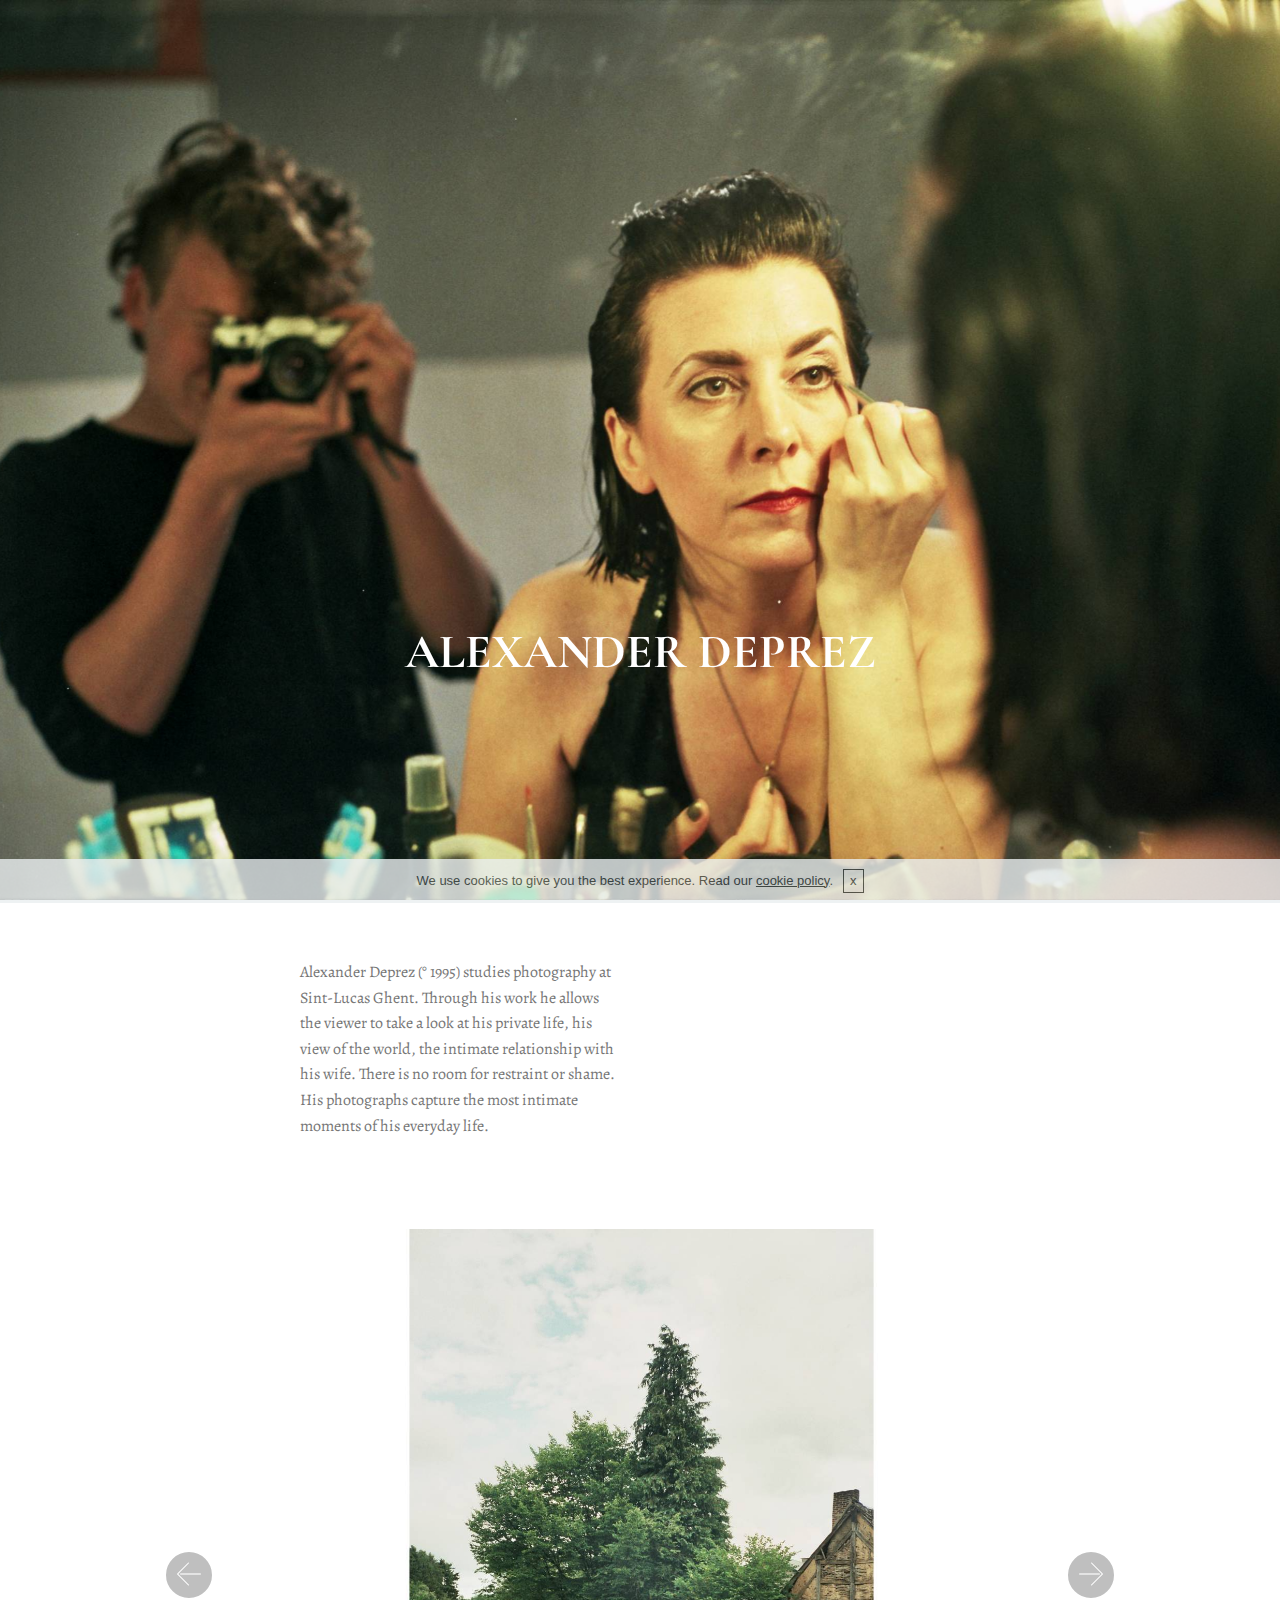
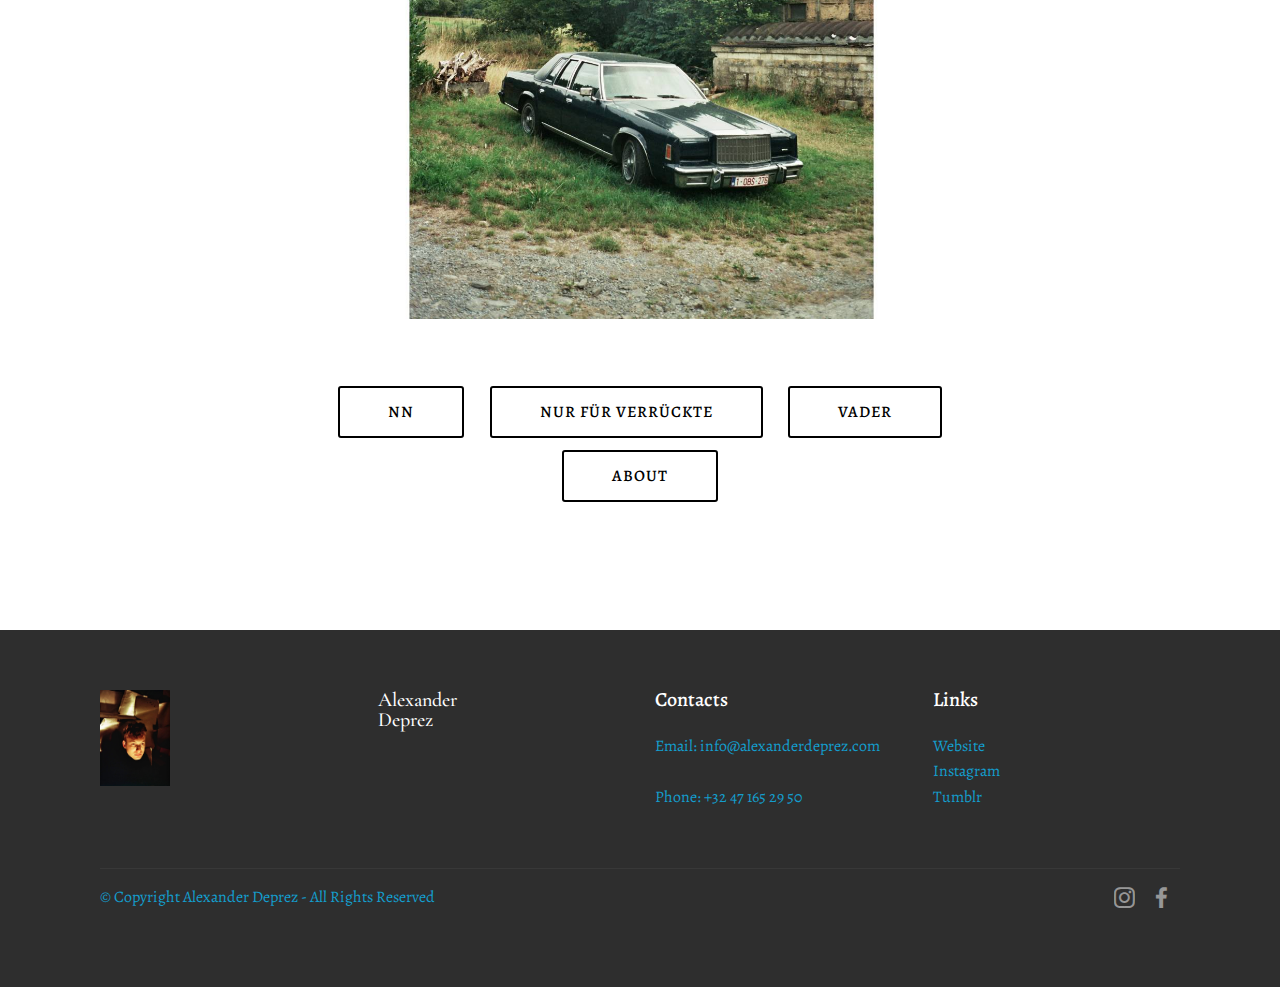
==== index.html @ b83c1f18 "create github pages" ====
<!DOCTYPE html>
<html>
<head>
  <!-- Site made with Mobirise Website Builder v4.4.1, https://mobirise.com -->
  <meta charset="UTF-8">
  <meta http-equiv="X-UA-Compatible" content="IE=edge">
  <meta name="generator" content="Mobirise v4.4.1, mobirise.com">
  <meta name="viewport" content="width=device-width, initial-scale=1">
  <link rel="shortcut icon" href="assets/images/1-0292-128x192.png" type="image/x-icon">
  <meta name="description" content="">
  <title>Home</title>
  <link rel="stylesheet" href="assets/web/assets/mobirise-icons/mobirise-icons.css">
  <link rel="stylesheet" href="assets/tether/tether.min.css">
  <link rel="stylesheet" href="assets/bootstrap/css/bootstrap.min.css">
  <link rel="stylesheet" href="assets/bootstrap/css/bootstrap-grid.min.css">
  <link rel="stylesheet" href="assets/bootstrap/css/bootstrap-reboot.min.css">
  <link rel="stylesheet" href="assets/socicon/css/styles.css">
  <link rel="stylesheet" href="assets/theme/css/style.css">
  <link rel="stylesheet" href="assets/mobirise/css/mbr-additional.css" type="text/css">
  
  
  
</head>
<body>

<!-- Google Analytics -->
<!-- Global site tag (gtag.js) - Google Analytics -->
<script async src="https://www.googletagmanager.com/gtag/js?id=UA-110276883-1"></script>
<script>
  window.dataLayer = window.dataLayer || [];
  function gtag(){dataLayer.push(arguments);}
  gtag('js', new Date());

  gtag('config', 'UA-110276883-1');
</script>

<!-- /Google Analytics -->


<section class="cid-qBwxlmc8FU mbr-fullscreen mbr-parallax-background" id="header2-i" data-rv-view="1009">

    

    

    <div class="container align-center">
        <div class="row justify-content-md-center">
            <div class="mbr-white col-md-10">
                <h1 class="mbr-section-title mbr-bold pb-3 mbr-fonts-style display-2"><br><br><br><br><br><br><br><br>ALEXANDER DEPREZ</h1>
                
                <p class="mbr-text pb-3 mbr-fonts-style display-5"></p>
                
            </div>
        </div>
    </div>
    
</section>

<section class="engine"><a href="https://mobirise.co">Mobirise</a></section><section class="mbr-section article content3 cid-qCbAglZoJK" id="content3-o" data-rv-view="1012">
      
     

    <div class="container">
        <div class="media-container-row">
            <div class="row col-12 col-md-8">
                <div class="col-12 col-md-6 pr-lg-4 mbr-text mbr-fonts-style display-7">Alexander Deprez (° 1995) studies photography at Sint-Lucas Ghent. Through his work he allows the viewer to take a look at his private life, his view of the world, the intimate relationship with his wife. There is no room for restraint or shame. His photographs capture the most intimate moments of his everyday life.</div>
                <div class="col-12 col-md-6 pl-lg-4 mbr-text mbr-fonts-style display-7"></div>
            </div>
        </div>
    </div>
</section>

<section class="carousel slide cid-qN72ATC5OJ" data-interval="false" id="slider2-1a" data-rv-view="1013">

    
    <div class="container content-slider">
        <div class="content-slider-wrap">
            <div><div class="mbr-slider slide carousel" data-pause="true" data-keyboard="false" data-ride="false" data-interval="false"><div class="carousel-inner" role="listbox"><div class="carousel-item slider-fullscreen-image" data-bg-video-slide="false" style="background-image: url(assets/images/4-2000x1347.jpg);"><div class="container container-slide"><div class="image_wrapper"><img src="assets/images/4-2000x1347.jpg"><div class="carousel-caption justify-content-center"><div class="col-10 align-center"></div></div></div></div></div><div class="carousel-item slider-fullscreen-image active" data-bg-video-slide="false" style="background-image: url(assets/images/naamloos-1-2000x1333.jpg);"><div class="container container-slide"><div class="image_wrapper"><img src="assets/images/naamloos-1-2000x1333.jpg"><div class="carousel-caption justify-content-center"><div class="col-10 align-center"></div></div></div></div></div><div class="carousel-item slider-fullscreen-image" data-bg-video-slide="false" style="background-image: url(assets/images/9-2000x1333.jpg);"><div class="container container-slide"><div class="image_wrapper"><img src="assets/images/9-2000x1333.jpg"><div class="carousel-caption justify-content-center"><div class="col-10 align-center"></div></div></div></div></div><div class="carousel-item slider-fullscreen-image" data-bg-video-slide="false" style="background-image: url(assets/images/1-2000x1333.jpg);"><div class="container container-slide"><div class="image_wrapper"><img src="assets/images/1-2000x1333.jpg"><div class="carousel-caption justify-content-center"><div class="col-10 align-center"></div></div></div></div></div><div class="carousel-item slider-fullscreen-image" data-bg-video-slide="false" style="background-image: url(assets/images/6-2000x1333.jpg);"><div class="container container-slide"><div class="image_wrapper"><img src="assets/images/6-2000x1333.jpg"><div class="carousel-caption justify-content-center"><div class="col-10 align-center"></div></div></div></div></div><div class="carousel-item slider-fullscreen-image" data-bg-video-slide="false" style="background-image: url(assets/images/7-2000x1333.jpg);"><div class="container container-slide"><div class="image_wrapper"><img src="assets/images/7-2000x1333.jpg"><div class="carousel-caption justify-content-center"><div class="col-10 align-center"></div></div></div></div></div><div class="carousel-item slider-fullscreen-image" data-bg-video-slide="false" style="background-image: url(assets/images/4-2000x1333.jpg);"><div class="container container-slide"><div class="image_wrapper"><img src="assets/images/4-2000x1333.jpg"><div class="carousel-caption justify-content-center"><div class="col-10 align-center"></div></div></div></div></div><div class="carousel-item slider-fullscreen-image" data-bg-video-slide="false" style="background-image: url(assets/images/5-2000x1333.jpg);"><div class="container container-slide"><div class="image_wrapper"><img src="assets/images/5-2000x1333.jpg"><div class="carousel-caption justify-content-center"><div class="col-10 align-center"></div></div></div></div></div><div class="carousel-item slider-fullscreen-image" data-bg-video-slide="false" style="background-image: url(assets/images/3-2000x1333.jpg);"><div class="container container-slide"><div class="image_wrapper"><img src="assets/images/3-2000x1333.jpg"><div class="carousel-caption justify-content-center"><div class="col-10 align-center"></div></div></div></div></div></div><a data-app-prevent-settings="" class="carousel-control carousel-control-prev" role="button" data-slide="prev" href="#slider2-1a"><span aria-hidden="true" class="mbri-left mbr-iconfont"></span><span class="sr-only">Previous</span></a><a data-app-prevent-settings="" class="carousel-control carousel-control-next" role="button" data-slide="next" href="#slider2-1a"><span aria-hidden="true" class="mbri-right mbr-iconfont"></span><span class="sr-only">Next</span></a></div></div> 
        </div>
    </div>
</section>

<section class="mbr-section content8 cid-qCbIcO7bTJ" id="content8-v" data-rv-view="1043">

    

    <div class="container">
        <div class="media-container-row title">
            <div class="col-12 col-md-8">
                <div class="mbr-section-btn align-center"><a class="btn btn-black-outline display-4" href="page1.html">NN</a>  
                    <a class="btn btn-black-outline display-4" href="page2.html">NUR FÜR VERRÜCKTE</a> <a class="btn btn-black-outline display-4" href="page3.html">VADER</a></div>
            </div>
        </div>
    </div>
</section>

<section class="mbr-section content8 cid-qN70C7svws" id="content8-19" data-rv-view="1044">

    

    <div class="container">
        <div class="media-container-row title">
            <div class="col-12 col-md-8">
                <div class="mbr-section-btn align-center"><a class="btn btn-black-outline display-4" href="page4.html">ABOUT</a></div>
            </div>
        </div>
    </div>
</section>

<section class="mbr-section article content3 cid-qCbb4vfENj" id="content3-l" data-rv-view="1045">
      
     

    <div class="container">
        <div class="media-container-row">
            <div class="row col-12 col-md-8">
                <div class="col-12 col-md-6 pr-lg-4 mbr-text mbr-fonts-style display-7"></div>
                <div class="col-12 col-md-6 pl-lg-4 mbr-text mbr-fonts-style display-7"></div>
            </div>
        </div>
    </div>
</section>

<section class="cid-qARVSk98fc" id="footer1-g" data-rv-view="1046">

    

    

    <div class="container">
        <div class="media-container-row content text-white">
            <div class="col-12 col-md-3">
                <div class="media-wrap">
                    <a href="http://alexanderdeprez.tumblr.com">
                        <img src="assets/images/23757920-1615281675195262-739306890-o-1403x1920.jpg" alt="Mobirise" title="" media-simple="true">
                    </a>
                </div>
            </div>
            <div class="col-12 col-md-3 mbr-fonts-style display-1">
                <h5 class="pb-3">Alexander<br>Deprez</h5>
                <p class="mbr-text"></p>
            </div>
            <div class="col-12 col-md-3 mbr-fonts-style display-7">
                <h5 class="pb-3">
                    Contacts
                </h5>
                <p class="mbr-text">
                    Email: info@alexanderdeprez.com &nbsp; &nbsp; &nbsp; &nbsp; &nbsp; &nbsp; &nbsp; &nbsp; &nbsp; &nbsp;<br>Phone: +32 47 165 29 50 &nbsp; &nbsp; &nbsp; &nbsp; &nbsp; &nbsp; &nbsp; &nbsp; &nbsp; &nbsp;<br><br></p>
            </div>
            <div class="col-12 col-md-3 mbr-fonts-style display-7">
                <h5 class="pb-3">
                    Links
                </h5>
                <p class="mbr-text">
                    <a class="text-primary" href="https://www.alexanderdeprez.com" target="_blank">Website</a>&nbsp;<br><a class="text-primary" href="https://www.instagram.com/alexanderdeprez/">Instagram&nbsp;</a><br><a href="http://alexanderdeprez.tumblr.com" target="_blank">Tumblr</a></p>
            </div>
        </div>
        <div class="footer-lower">
            <div class="media-container-row">
                <div class="col-sm-12">
                    <hr>
                </div>
            </div>
            <div class="media-container-row mbr-white">
                <div class="col-sm-6 copyright">
                    <p class="mbr-text mbr-fonts-style display-7">
                        © Copyright Alexander Deprez - All Rights Reserved
                    </p>
                </div>
                <div class="col-md-6">
                    <div class="social-list align-right">
                        <div class="soc-item">
                            <a href="https://www.instagram.com/alexanderdeprez/" target="_blank">
                                <span class="mbr-iconfont mbr-iconfont-social socicon-instagram socicon" media-simple="true"></span>
                            </a>
                        </div>
                        <div class="soc-item">
                            <a href="https://www.facebook.com/alexander.p.deprez" target="_blank">
                                <span class="mbr-iconfont mbr-iconfont-social socicon-facebook socicon" media-simple="true"></span>
                            </a>
                        </div>
                        
                        
                        
                        
                    </div>
                </div>
            </div>
        </div>
    </div>
</section>


  <script src="assets/web/assets/jquery/jquery.min.js"></script>
  <script src="assets/popper/popper.min.js"></script>
  <script src="assets/tether/tether.min.js"></script>
  <script src="assets/bootstrap/js/bootstrap.min.js"></script>
  <script src="assets/smooth-scroll/smooth-scroll.js"></script>
  <script src="assets/cookies-alert-plugin/cookies-alert-core.js"></script>
  <script src="assets/cookies-alert-plugin/cookies-alert-script.js"></script>
  <script src="assets/jquery-mb-ytplayer/jquery.mb.ytplayer.min.js"></script>
  <script src="assets/jquery-mb-vimeo_player/jquery.mb.vimeo_player.js"></script>
  <script src="assets/bootstrap-carousel-swipe/bootstrap-carousel-swipe.js"></script>
  <script src="assets/jarallax/jarallax.min.js"></script>
  <script src="assets/theme/js/script.js"></script>
  <script src="assets/mobirise-slider-video/script.js"></script>
  
  
<input name="cookieData" type="hidden" data-cookie-text="We use cookies to give you the best experience. Read our <a href='privacy.html'>cookie policy</a>.">
  </body>
</html>
---- assets/web/assets/mobirise-icons/mobirise-icons.css ----
@font-face {
  font-family: 'MobiriseIcons';
  src:  url('mobirise-icons.eot?spat4u');
  src:  url('mobirise-icons.eot?spat4u#iefix') format('embedded-opentype'),
    url('mobirise-icons.ttf?spat4u') format('truetype'),
    url('mobirise-icons.woff?spat4u') format('woff'),
    url('mobirise-icons.svg?spat4u#MobiriseIcons') format('svg');
  font-weight: normal;
  font-style: normal;
}

[class^="mbri-"], [class*=" mbri-"] {
  /* use !important to prevent issues with browser extensions that change fonts */
  font-family: MobiriseIcons !important;
  speak: none;
  font-style: normal;
  font-weight: normal;
  font-variant: normal;
  text-transform: none;
  line-height: 1;

  /* Better Font Rendering =========== */
  -webkit-font-smoothing: antialiased;
  -moz-osx-font-smoothing: grayscale;
}

.mbri-add-submenu:before {
  content: "\e900";
}
.mbri-alert:before {
  content: "\e901";
}
.mbri-align-center:before {
  content: "\e902";
}
.mbri-align-justify:before {
  content: "\e903";
}
.mbri-align-left:before {
  content: "\e904";
}
.mbri-align-right:before {
  content: "\e905";
}
.mbri-android:before {
  content: "\e906";
}
.mbri-apple:before {
  content: "\e907";
}
.mbri-arrow-down:before {
  content: "\e908";
}
.mbri-arrow-next:before {
  content: "\e909";
}
.mbri-arrow-prev:before {
  content: "\e90a";
}
.mbri-arrow-up:before {
  content: "\e90b";
}
.mbri-bold:before {
  content: "\e90c";
}
.mbri-bookmark:before {
  content: "\e90d";
}
.mbri-bootstrap:before {
  content: "\e90e";
}
.mbri-briefcase:before {
  content: "\e90f";
}
.mbri-browse:before {
  content: "\e910";
}
.mbri-bulleted-list:before {
  content: "\e911";
}
.mbri-calendar:before {
  content: "\e912";
}
.mbri-camera:before {
  content: "\e913";
}
.mbri-cart-add:before {
  content: "\e914";
}
.mbri-cart-full:before {
  content: "\e915";
}
.mbri-cash:before {
  content: "\e916";
}
.mbri-change-style:before {
  content: "\e917";
}
.mbri-chat:before {
  content: "\e918";
}
.mbri-clock:before {
  content: "\e919";
}
.mbri-close:before {
  content: "\e91a";
}
.mbri-cloud:before {
  content: "\e91b";
}
.mbri-code:before {
  content: "\e91c";
}
.mbri-contact-form:before {
  content: "\e91d";
}
.mbri-credit-card:before {
  content: "\e91e";
}
.mbri-cursor-click:before {
  content: "\e91f";
}
.mbri-cust-feedback:before {
  content: "\e920";
}
.mbri-database:before {
  content: "\e921";
}
.mbri-delivery:before {
  content: "\e922";
}
.mbri-desktop:before {
  content: "\e923";
}
.mbri-devices:before {
  content: "\e924";
}
.mbri-down:before {
  content: "\e925";
}
.mbri-download:before {
  content: "\e989";
}
.mbri-drag-n-drop:before {
  content: "\e927";
}
.mbri-drag-n-drop2:before {
  content: "\e928";
}
.mbri-edit:before {
  content: "\e929";
}
.mbri-edit2:before {
  content: "\e92a";
}
.mbri-error:before {
  content: "\e92b";
}
.mbri-extension:before {
  content: "\e92c";
}
.mbri-features:before {
  content: "\e92d";
}
.mbri-file:before {
  content: "\e92e";
}
.mbri-flag:before {
  content: "\e92f";
}
.mbri-folder:before {
  content: "\e930";
}
.mbri-gift:before {
  content: "\e931";
}
.mbri-github:before {
  content: "\e932";
}
.mbri-globe:before {
  content: "\e933";
}
.mbri-globe-2:before {
  content: "\e934";
}
.mbri-growing-chart:before {
  content: "\e935";
}
.mbri-hearth:before {
  content: "\e936";
}
.mbri-help:before {
  content: "\e937";
}
.mbri-home:before {
  content: "\e938";
}
.mbri-hot-cup:before {
  content: "\e939";
}
.mbri-idea:before {
  content: "\e93a";
}
.mbri-image-gallery:before {
  content: "\e93b";
}
.mbri-image-slider:before {
  content: "\e93c";
}
.mbri-info:before {
  content: "\e93d";
}
.mbri-italic:before {
  content: "\e93e";
}
.mbri-key:before {
  content: "\e93f";
}
.mbri-laptop:before {
  content: "\e940";
}
.mbri-layers:before {
  content: "\e941";
}
.mbri-left-right:before {
  content: "\e942";
}
.mbri-left:before {
  content: "\e943";
}
.mbri-letter:before {
  content: "\e944";
}
.mbri-like:before {
  content: "\e945";
}
.mbri-link:before {
  content: "\e946";
}
.mbri-lock:before {
  content: "\e947";
}
.mbri-login:before {
  content: "\e948";
}
.mbri-logout:before {
  content: "\e949";
}
.mbri-magic-stick:before {
  content: "\e94a";
}
.mbri-map-pin:before {
  content: "\e94b";
}
.mbri-menu:before {
  content: "\e94c";
}
.mbri-mobile:before {
  content: "\e94d";
}
.mbri-mobile2:before {
  content: "\e94e";
}
.mbri-mobirise:before {
  content: "\e94f";
}
.mbri-more-horizontal:before {
  content: "\e950";
}
.mbri-more-vertical:before {
  content: "\e951";
}
.mbri-music:before {
  content: "\e952";
}
.mbri-new-file:before {
  content: "\e953";
}
.mbri-numbered-list:before {
  content: "\e954";
}
.mbri-opened-folder:before {
  content: "\e955";
}
.mbri-pages:before {
  content: "\e956";
}
.mbri-paper-plane:before {
  content: "\e957";
}
.mbri-paperclip:before {
  content: "\e958";
}
.mbri-photo:before {
  content: "\e959";
}
.mbri-photos:before {
  content: "\e95a";
}
.mbri-pin:before {
  content: "\e95b";
}
.mbri-play:before {
  content: "\e95c";
}
.mbri-plus:before {
  content: "\e95d";
}
.mbri-preview:before {
  content: "\e95e";
}
.mbri-print:before {
  content: "\e95f";
}
.mbri-protect:before {
  content: "\e960";
}
.mbri-question:before {
  content: "\e961";
}
.mbri-quote-left:before {
  content: "\e962";
}
.mbri-quote-right:before {
  content: "\e963";
}
.mbri-refresh:before {
  content: "\e964";
}
.mbri-responsive:before {
  content: "\e965";
}
.mbri-right:before {
  content: "\e966";
}
.mbri-rocket:before {
  content: "\e967";
}
.mbri-sad-face:before {
  content: "\e968";
}
.mbri-sale:before {
  content: "\e969";
}
.mbri-save:before {
  content: "\e96a";
}
.mbri-search:before {
  content: "\e96b";
}
.mbri-setting:before {
  content: "\e96c";
}
.mbri-setting2:before {
  content: "\e96d";
}
.mbri-setting3:before {
  content: "\e96e";
}
.mbri-share:before {
  content: "\e96f";
}
.mbri-shopping-bag:before {
  content: "\e970";
}
.mbri-shopping-basket:before {
  content: "\e971";
}
.mbri-shopping-cart:before {
  content: "\e972";
}
.mbri-sites:before {
  content: "\e973";
}
.mbri-smile-face:before {
  content: "\e974";
}
.mbri-speed:before {
  content: "\e975";
}
.mbri-star:before {
  content: "\e976";
}
.mbri-success:before {
  content: "\e977";
}
.mbri-sun:before {
  content: "\e978";
}
.mbri-sun2:before {
  content: "\e979";
}
.mbri-tablet:before {
  content: "\e97a";
}
.mbri-tablet-vertical:before {
  content: "\e97b";
}
.mbri-target:before {
  content: "\e97c";
}
.mbri-timer:before {
  content: "\e97d";
}
.mbri-to-ftp:before {
  content: "\e97e";
}
.mbri-to-local-drive:before {
  content: "\e97f";
}
.mbri-touch-swipe:before {
  content: "\e980";
}
.mbri-touch:before {
  content: "\e981";
}
.mbri-trash:before {
  content: "\e982";
}
.mbri-underline:before {
  content: "\e983";
}
.mbri-unlink:before {
  content: "\e984";
}
.mbri-unlock:before {
  content: "\e985";
}
.mbri-up-down:before {
  content: "\e986";
}
.mbri-up:before {
  content: "\e987";
}
.mbri-update:before {
  content: "\e988";
}
.mbri-upload:before {
 content: "\e926"; 
}
.mbri-user:before {
  content: "\e98a";
}
.mbri-user2:before {
  content: "\e98b";
}
.mbri-users:before {
  content: "\e98c";
}
.mbri-video:before {
  content: "\e98d";
}
.mbri-video-play:before {
  content: "\e98e";
}
.mbri-watch:before {
  content: "\e98f";
}
.mbri-website-theme:before {
  content: "\e990";
}
.mbri-wifi:before {
  content: "\e991";
}
.mbri-windows:before {
  content: "\e992";
}
.mbri-zoom-out:before {
  content: "\e993";
}
.mbri-redo:before {
  content: "\e994";
}
.mbri-undo:before {
  content: "\e995";
}
---- assets/socicon/css/styles.css ----
@charset "UTF-8";

@font-face {
  font-family: "socicon";
  src:url("../fonts/socicon.eot");
  src:url("../fonts/socicon.eot?#iefix") format("embedded-opentype"),
    url("../fonts/socicon.woff") format("woff"),
    url("../fonts/socicon.ttf") format("truetype"),
    url("../fonts/socicon.svg#socicon") format("svg");
  font-weight: normal;
  font-style: normal;

}

[data-icon]:before {
  font-family: "socicon" !important;
  content: attr(data-icon);
  font-style: normal !important;
  font-weight: normal !important;
  font-variant: normal !important;
  text-transform: none !important;
  speak: none;
  line-height: 1;
  -webkit-font-smoothing: antialiased;
  -moz-osx-font-smoothing: grayscale;
}

[class^="socicon-"]:before,
[class*=" socicon-"]:before {
  font-family: "socicon" !important;
  font-style: normal !important;
  font-weight: normal !important;
  font-variant: normal !important;
  text-transform: none !important;
  speak: none;
  line-height: 1;
  -webkit-font-smoothing: antialiased;
  -moz-osx-font-smoothing: grayscale;
}

.socicon-modelmayhem:before {
  content: "\e000";
}
.socicon-mixcloud:before {
  content: "\e001";
}
.socicon-drupal:before {
  content: "\e002";
}
.socicon-swarm:before {
  content: "\e003";
}
.socicon-istock:before {
  content: "\e004";
}
.socicon-yammer:before {
  content: "\e005";
}
.socicon-ello:before {
  content: "\e006";
}
.socicon-stackoverflow:before {
  content: "\e007";
}
.socicon-persona:before {
  content: "\e008";
}
.socicon-triplej:before {
  content: "\e009";
}
.socicon-houzz:before {
  content: "\e00a";
}
.socicon-rss:before {
  content: "\e00b";
}
.socicon-paypal:before {
  content: "\e00c";
}
.socicon-odnoklassniki:before {
  content: "\e00d";
}
.socicon-airbnb:before {
  content: "\e00e";
}
.socicon-periscope:before {
  content: "\e00f";
}
.socicon-outlook:before {
  content: "\e010";
}
.socicon-coderwall:before {
  content: "\e011";
}
.socicon-tripadvisor:before {
  content: "\e012";
}
.socicon-appnet:before {
  content: "\e013";
}
.socicon-goodreads:before {
  content: "\e014";
}
.socicon-tripit:before {
  content: "\e015";
}
.socicon-lanyrd:before {
  content: "\e016";
}
.socicon-slideshare:before {
  content: "\e017";
}
.socicon-buffer:before {
  content: "\e018";
}
.socicon-disqus:before {
  content: "\e019";
}
.socicon-vkontakte:before {
  content: "\e01a";
}
.socicon-whatsapp:before {
  content: "\e01b";
}
.socicon-patreon:before {
  content: "\e01c";
}
.socicon-storehouse:before {
  content: "\e01d";
}
.socicon-pocket:before {
  content: "\e01e";
}
.socicon-mail:before {
  content: "\e01f";
}
.socicon-blogger:before {
  content: "\e020";
}
.socicon-technorati:before {
  content: "\e021";
}
.socicon-reddit:before {
  content: "\e022";
}
.socicon-dribbble:before {
  content: "\e023";
}
.socicon-stumbleupon:before {
  content: "\e024";
}
.socicon-digg:before {
  content: "\e025";
}
.socicon-envato:before {
  content: "\e026";
}
.socicon-behance:before {
  content: "\e027";
}
.socicon-delicious:before {
  content: "\e028";
}
.socicon-deviantart:before {
  content: "\e029";
}
.socicon-forrst:before {
  content: "\e02a";
}
.socicon-play:before {
  content: "\e02b";
}
.socicon-zerply:before {
  content: "\e02c";
}
.socicon-wikipedia:before {
  content: "\e02d";
}
.socicon-apple:before {
  content: "\e02e";
}
.socicon-flattr:before {
  content: "\e02f";
}
.socicon-github:before {
  content: "\e030";
}
.socicon-renren:before {
  content: "\e031";
}
.socicon-friendfeed:before {
  content: "\e032";
}
.socicon-newsvine:before {
  content: "\e033";
}
.socicon-identica:before {
  content: "\e034";
}
.socicon-bebo:before {
  content: "\e035";
}
.socicon-zynga:before {
  content: "\e036";
}
.socicon-steam:before {
  content: "\e037";
}
.socicon-xbox:before {
  content: "\e038";
}
.socicon-windows:before {
  content: "\e039";
}
.socicon-qq:before {
  content: "\e03a";
}
.socicon-douban:before {
  content: "\e03b";
}
.socicon-meetup:before {
  content: "\e03c";
}
.socicon-playstation:before {
  content: "\e03d";
}
.socicon-android:before {
  content: "\e03e";
}
.socicon-snapchat:before {
  content: "\e03f";
}
.socicon-twitter:before {
  content: "\e040";
}
.socicon-facebook:before {
  content: "\e041";
}
.socicon-googleplus:before {
  content: "\e042";
}
.socicon-pinterest:before {
  content: "\e043";
}
.socicon-foursquare:before {
  content: "\e044";
}
.socicon-yahoo:before {
  content: "\e045";
}
.socicon-skype:before {
  content: "\e046";
}
.socicon-yelp:before {
  content: "\e047";
}
.socicon-feedburner:before {
  content: "\e048";
}
.socicon-linkedin:before {
  content: "\e049";
}
.socicon-viadeo:before {
  content: "\e04a";
}
.socicon-xing:before {
  content: "\e04b";
}
.socicon-myspace:before {
  content: "\e04c";
}
.socicon-soundcloud:before {
  content: "\e04d";
}
.socicon-spotify:before {
  content: "\e04e";
}
.socicon-grooveshark:before {
  content: "\e04f";
}
.socicon-lastfm:before {
  content: "\e050";
}
.socicon-youtube:before {
  content: "\e051";
}
.socicon-vimeo:before {
  content: "\e052";
}
.socicon-dailymotion:before {
  content: "\e053";
}
.socicon-vine:before {
  content: "\e054";
}
.socicon-flickr:before {
  content: "\e055";
}
.socicon-500px:before {
  content: "\e056";
}
.socicon-wordpress:before {
  content: "\e058";
}
.socicon-tumblr:before {
  content: "\e059";
}
.socicon-twitch:before {
  content: "\e05a";
}
.socicon-8tracks:before {
  content: "\e05b";
}
.socicon-amazon:before {
  content: "\e05c";
}
.socicon-icq:before {
  content: "\e05d";
}
.socicon-smugmug:before {
  content: "\e05e";
}
.socicon-ravelry:before {
  content: "\e05f";
}
.socicon-weibo:before {
  content: "\e060";
}
.socicon-baidu:before {
  content: "\e061";
}
.socicon-angellist:before {
  content: "\e062";
}
.socicon-ebay:before {
  content: "\e063";
}
.socicon-imdb:before {
  content: "\e064";
}
.socicon-stayfriends:before {
  content: "\e065";
}
.socicon-residentadvisor:before {
  content: "\e066";
}
.socicon-google:before {
  content: "\e067";
}
.socicon-yandex:before {
  content: "\e068";
}
.socicon-sharethis:before {
  content: "\e069";
}
.socicon-bandcamp:before {
  content: "\e06a";
}
.socicon-itunes:before {
  content: "\e06b";
}
.socicon-deezer:before {
  content: "\e06c";
}
.socicon-telegram:before {
  content: "\e06e";
}
.socicon-openid:before {
  content: "\e06f";
}
.socicon-amplement:before {
  content: "\e070";
}
.socicon-viber:before {
  content: "\e071";
}
.socicon-zomato:before {
  content: "\e072";
}
.socicon-draugiem:before {
  content: "\e074";
}
.socicon-endomodo:before {
  content: "\e075";
}
.socicon-filmweb:before {
  content: "\e076";
}
.socicon-stackexchange:before {
  content: "\e077";
}
.socicon-wykop:before {
  content: "\e078";
}
.socicon-teamspeak:before {
  content: "\e079";
}
.socicon-teamviewer:before {
  content: "\e07a";
}
.socicon-ventrilo:before {
  content: "\e07b";
}
.socicon-younow:before {
  content: "\e07c";
}
.socicon-raidcall:before {
  content: "\e07d";
}
.socicon-mumble:before {
  content: "\e07e";
}
.socicon-medium:before {
  content: "\e06d";
}
.socicon-bebee:before {
  content: "\e07f";
}
.socicon-hitbox:before {
  content: "\e080";
}
.socicon-reverbnation:before {
  content: "\e081";
}
.socicon-formulr:before {
  content: "\e082";
}
.socicon-instagram:before {
  content: "\e057";
}
.socicon-battlenet:before {
  content: "\e083";
}
.socicon-chrome:before {
  content: "\e084";
}
.socicon-discord:before {
  content: "\e086";
}
.socicon-issuu:before {
  content: "\e087";
}
.socicon-macos:before {
  content: "\e088";
}
.socicon-firefox:before {
  content: "\e089";
}
.socicon-opera:before {
  content: "\e08d";
}
.socicon-keybase:before {
  content: "\e090";
}
.socicon-alliance:before {
  content: "\e091";
}
.socicon-livejournal:before {
  content: "\e092";
}
.socicon-googlephotos:before {
  content: "\e093";
}
.socicon-horde:before {
  content: "\e094";
}
.socicon-etsy:before {
  content: "\e095";
}
.socicon-zapier:before {
  content: "\e096";
}
.socicon-google-scholar:before {
  content: "\e097";
}
.socicon-researchgate:before {
  content: "\e098";
}
.socicon-wechat:before {
  content: "\e099";
}
.socicon-strava:before {
  content: "\e09a";
}
.socicon-line:before {
  content: "\e09b";
}
.socicon-lyft:before {
  content: "\e09c";
}
.socicon-uber:before {
  content: "\e09d";
}
.socicon-songkick:before {
  content: "\e09e";
}
.socicon-viewbug:before {
  content: "\e09f";
}
.socicon-googlegroups:before {
  content: "\e0a0";
}
.socicon-quora:before {
  content: "\e073";
}
.socicon-diablo:before {
  content: "\e085";
}
.socicon-blizzard:before {
  content: "\e0a1";
}
.socicon-hearthstone:before {
  content: "\e08b";
}
.socicon-heroes:before {
  content: "\e08a";
}
.socicon-overwatch:before {
  content: "\e08c";
}
.socicon-warcraft:before {
  content: "\e08e";
}
.socicon-starcraft:before {
  content: "\e08f";
}
.socicon-beam:before {
  content: "\e0a2";
}
.socicon-curse:before {
  content: "\e0a3";
}
.socicon-player:before {
  content: "\e0a4";
}
.socicon-streamjar:before {
  content: "\e0a5";
}
.socicon-nintendo:before {
  content: "\e0a6";
}
.socicon-hellocoton:before {
  content: "\e0a7";
}
---- assets/theme/css/style.css ----
/*!
 * Mobirise v4 theme (https://mobirise.com/)
 * Copyright 2017 Mobirise
 */
section {
  background-color: #eeeeee; }

section,
.container,
.container-fluid {
  position: relative;
  word-wrap: break-word; }

a.mbr-iconfont:hover {
  text-decoration: none; }

.article .lead p, .article .lead ul, .article .lead ol, .article .lead pre, .article .lead blockquote {
  margin-bottom: 0; }

a {
  font-style: normal;
  font-weight: 400;
  cursor: pointer; }
  a, a:hover {
    text-decoration: none; }

figure {
  margin-bottom: 0; }

body {
  color: #232323; }

h1, h2, h3, h4, h5, h6,
.h1, .h2, .h3, .h4, .h5, .h6,
.display-1, .display-2, .display-3, .display-4 {
  line-height: 1;
  word-break: break-word;
  word-wrap: break-word; }

b, strong {
  font-weight: bold; }

blockquote {
  padding: 10px 0 10px 20px;
  position: relative;
  border-left: 2px solid;
  border-color: #ff3366; }

input:-webkit-autofill, input:-webkit-autofill:hover, input:-webkit-autofill:focus, input:-webkit-autofill:active {
  transition-delay: 9999s;
  transition-property: background-color, color; }

textarea[type="hidden"] {
  display: none; }

body {
  position: relative; }

section {
  background-position: 50% 50%;
  background-repeat: no-repeat;
  background-size: cover; }
  section .mbr-background-video,
  section .mbr-background-video-preview {
    position: absolute;
    bottom: 0;
    left: 0;
    right: 0;
    top: 0; }

.hidden {
  visibility: hidden; }

.mbr-z-index20 {
  z-index: 20; }

/*! Base colors */
.mbr-white {
  color: #ffffff; }

.mbr-black {
  color: #000000; }

.mbr-bg-white {
  background-color: #ffffff; }

.mbr-bg-black {
  background-color: #000000; }

/*! Text-aligns */
.align-left {
  text-align: left; }

.align-center {
  text-align: center; }

.align-right {
  text-align: right; }

@media (max-width: 767px) {
  .align-left, .align-center, .align-right, .mbr-section-btn, .mbr-section-title {
    text-align: center; } }
/*! Font-weight  */
.mbr-light {
  font-weight: 300; }

.mbr-regular {
  font-weight: 400; }

.mbr-semibold {
  font-weight: 500; }

.mbr-bold {
  font-weight: 700; }

/*! Media  */
.media-size-item {
  -webkit-flex: 1 1 auto;
  -moz-flex: 1 1 auto;
  -ms-flex: 1 1 auto;
  -o-flex: 1 1 auto;
  flex: 1 1 auto; }

.media-content {
  -webkit-flex-basis: 100%;
  flex-basis: 100%; }

.media-container-row {
  display: -ms-flexbox;
  display: -webkit-flex;
  display: flex;
  -webkit-flex-direction: row;
  -ms-flex-direction: row;
  flex-direction: row;
  -webkit-flex-wrap: wrap;
  -ms-flex-wrap: wrap;
  flex-wrap: wrap;
  -webkit-justify-content: center;
  -ms-flex-pack: center;
  justify-content: center;
  -webkit-align-content: center;
  -ms-flex-line-pack: center;
  align-content: center;
  -webkit-align-items: start;
  -ms-flex-align: start;
  align-items: start; }
  .media-container-row .media-size-item {
    width: 400px; }

.media-container-column {
  display: -ms-flexbox;
  display: -webkit-flex;
  display: flex;
  -webkit-flex-direction: column;
  -ms-flex-direction: column;
  flex-direction: column;
  -webkit-flex-wrap: wrap;
  -ms-flex-wrap: wrap;
  flex-wrap: wrap;
  -webkit-justify-content: center;
  -ms-flex-pack: center;
  justify-content: center;
  -webkit-align-content: center;
  -ms-flex-line-pack: center;
  align-content: center;
  -webkit-align-items: stretch;
  -ms-flex-align: stretch;
  align-items: stretch; }
  .media-container-column > * {
    width: 100%; }

@media (min-width: 992px) {
  .media-container-row {
    -webkit-flex-wrap: nowrap;
    -ms-flex-wrap: nowrap;
    flex-wrap: nowrap; } }
figure {
  overflow: hidden; }

figure[mbr-media-size] {
  transition: width 0.1s; }

.mbr-figure img, .mbr-figure iframe {
  display: block;
  width: 100%; }

.card {
  background-color: transparent;
  border: none; }

.card-img {
  text-align: center;
  flex-shrink: 0; }

.media {
  max-width: 100%;
  margin: 0 auto; }

.mbr-figure {
  -ms-flex-item-align: center;
  -ms-grid-row-align: center;
  -webkit-align-self: center;
  align-self: center; }

.media-container > div {
  max-width: 100%; }

.mbr-figure img, .card-img img {
  width: 100%; }

@media (max-width: 991px) {
  .media-size-item {
    width: auto !important; }

  .media {
    width: auto; }

  .mbr-figure {
    width: 100% !important; } }
/*! Buttons */
.mbr-section-btn {
  margin-left: -.25rem;
  margin-right: -.25rem;
  font-size: 0; }

nav .mbr-section-btn {
  margin-left: 0rem;
  margin-right: 0rem; }

/*! Btn icon margin */
.btn .mbr-iconfont, .btn.btn-sm .mbr-iconfont {
  cursor: pointer;
  margin-right: 0.5rem; }

.btn.btn-md .mbr-iconfont, .btn.btn-md .mbr-iconfont {
  margin-right: 0.8rem; }

.mbr-regular {
  font-weight: 400; }

.mbr-semibold {
  font-weight: 500; }

.mbr-bold {
  font-weight: 700; }

[type="submit"] {
  -webkit-appearance: none; }

/*! Full-screen */
.mbr-fullscreen .mbr-overlay {
  min-height: 100vh; }

.mbr-fullscreen {
  display: flex;
  display: -webkit-flex;
  display: -moz-flex;
  display: -ms-flex;
  display: -o-flex;
  align-items: center;
  -webkit-align-items: center;
  min-height: 100vh;
  padding-top: 3rem;
  padding-bottom: 3rem; }

/*! Map */
.map {
  height: 25rem;
  position: relative; }
  .map iframe {
    width: 100%;
    height: 100%; }

/* Form */
.form-asterisk {
  font-family: initial;
  position: absolute;
  top: -2px;
  font-weight: normal; }

/*! Scroll to top arrow */
.mbr-arrow-up {
  bottom: 25px;
  right: 90px;
  position: fixed;
  text-align: right;
  z-index: 5000;
  color: #ffffff;
  font-size: 32px;
  transform: rotate(180deg);
  -webkit-transform: rotate(180deg); }

.mbr-arrow-up a {
  background: rgba(0, 0, 0, 0.2);
  border-radius: 3px;
  color: #fff;
  display: inline-block;
  height: 60px;
  width: 60px;
  outline-style: none !important;
  position: relative;
  text-decoration: none;
  transition: all .3s ease-in-out;
  cursor: pointer;
  text-align: center; }
  .mbr-arrow-up a:hover {
    background-color: rgba(0, 0, 0, 0.4); }
  .mbr-arrow-up a i {
    line-height: 60px; }

.mbr-arrow-up-icon {
  display: block;
  color: #fff; }

.mbr-arrow-up-icon::before {
  content: "\203a";
  display: inline-block;
  font-family: serif;
  font-size: 32px;
  line-height: 1;
  font-style: normal;
  position: relative;
  top: 6px;
  left: -4px;
  -webkit-transform: rotate(-90deg);
  transform: rotate(-90deg); }

/*! Arrow Down */
.mbr-arrow {
  position: absolute;
  bottom: 45px;
  left: 50%;
  width: 60px;
  height: 60px;
  cursor: pointer;
  background-color: rgba(80, 80, 80, 0.5);
  border-radius: 50%;
  -webkit-transform: translateX(-50%);
  transform: translateX(-50%); }
  .mbr-arrow > a {
    display: inline-block;
    text-decoration: none;
    outline-style: none;
    -webkit-animation: arrowdown 1.7s ease-in-out infinite;
    animation: arrowdown 1.7s ease-in-out infinite; }
    .mbr-arrow > a > i {
      position: absolute;
      top: -2px;
      left: 15px;
      font-size: 2rem; }

@keyframes arrowdown {
  0% {
    transform: translateY(0px);
    -webkit-transform: translateY(0px); }
  50% {
    transform: translateY(-5px);
    -webkit-transform: translateY(-5px); }
  100% {
    transform: translateY(0px);
    -webkit-transform: translateY(0px); } }
@-webkit-keyframes arrowdown {
  0% {
    transform: translateY(0px);
    -webkit-transform: translateY(0px); }
  50% {
    transform: translateY(-5px);
    -webkit-transform: translateY(-5px); }
  100% {
    transform: translateY(0px);
    -webkit-transform: translateY(0px); } }
@media (max-width: 500px) {
  .mbr-arrow-up {
    left: 50%;
    right: auto;
    transform: translateX(-50%) rotate(180deg);
    -webkit-transform: translateX(-50%) rotate(180deg); } }
/*Gradients animation*/
@keyframes gradient-animation {
  from {
    background-position: 0% 100%;
    animation-timing-function: ease-in-out; }
  to {
    background-position: 100% 0%;
    animation-timing-function: ease-in-out; } }
@-webkit-keyframes gradient-animation {
  from {
    background-position: 0% 100%;
    animation-timing-function: ease-in-out; }
  to {
    background-position: 100% 0%;
    animation-timing-function: ease-in-out; } }
.bg-gradient {
  background-size: 200% 200%;
  animation: gradient-animation 5s infinite alternate;
  -webkit-animation: gradient-animation 5s infinite alternate; }

.menu .navbar-brand {
  display: -webkit-flex; }
  .menu .navbar-brand span {
    display: flex;
    display: -webkit-flex; }
  .menu .navbar-brand .navbar-caption-wrap {
    display: -webkit-flex; }
  .menu .navbar-brand .navbar-logo img {
    display: -webkit-flex; }
@media (min-width: 768px) and (max-width: 991px) {
  .menu .navbar-toggleable-sm .navbar-nav {
    display: -webkit-box;
    display: -webkit-flex;
    display: -ms-flexbox; } }
@media (min-width: 992px) {
  .menu .navbar-nav.nav-dropdown {
    display: -webkit-flex; }
  .menu .navbar-toggleable-sm .navbar-collapse {
    display: -webkit-flex !important; } }

/*# sourceMappingURL=style.css.map */
.engine {
	position: absolute;
	text-indent: -2400px;
	text-align: center;
	padding: 0;
	top: 0;
	left: -2400px;
}
---- assets/mobirise/css/mbr-additional.css ----
@import url(https://fonts.googleapis.com/css?family=Cormorant+Garamond:300,300i,400,400i,500,500i,600,600i,700,700i);
@import url(https://fonts.googleapis.com/css?family=Alegreya:400,400i,500,500i,700,700i,800,800i,900,900i);





body {
  font-style: normal;
  line-height: 1.5;
}
.mbr-section-title {
  font-style: normal;
  line-height: 1.2;
}
.mbr-section-subtitle {
  line-height: 1.3;
}
.mbr-text {
  font-style: normal;
  line-height: 1.6;
}
.display-1 {
  font-family: 'Cormorant Garamond', serif;
  font-size: 4.25rem;
}
.display-1 > .mbr-iconfont {
  font-size: 6.8rem;
}
.display-2 {
  font-family: 'Cormorant Garamond', serif;
  font-size: 3rem;
}
.display-2 > .mbr-iconfont {
  font-size: 4.8rem;
}
.display-4 {
  font-family: 'Alegreya', serif;
  font-size: 1rem;
}
.display-4 > .mbr-iconfont {
  font-size: 1.6rem;
}
.display-5 {
  font-family: 'Alegreya', serif;
  font-size: 1.5rem;
}
.display-5 > .mbr-iconfont {
  font-size: 2.4rem;
}
.display-7 {
  font-family: 'Alegreya', serif;
  font-size: 1rem;
}
.display-7 > .mbr-iconfont {
  font-size: 1.6rem;
}
/* ---- Fluid typography for mobile devices ---- */
/* 1.4 - font scale ratio ( bootstrap == 1.42857 ) */
/* 100vw - current viewport width */
/* (48 - 20)  48 == 48rem == 768px, 20 == 20rem == 320px(minimal supported viewport) */
/* 0.65 - min scale variable, may vary */
@media (max-width: 768px) {
  .display-1 {
    font-size: 3.4rem;
    font-size: calc( 2.1374999999999997rem + (4.25 - 2.1374999999999997) * ((100vw - 20rem) / (48 - 20)));
    line-height: calc( 1.4 * (2.1374999999999997rem + (4.25 - 2.1374999999999997) * ((100vw - 20rem) / (48 - 20))));
  }
  .display-2 {
    font-size: 2.4rem;
    font-size: calc( 1.7rem + (3 - 1.7) * ((100vw - 20rem) / (48 - 20)));
    line-height: calc( 1.4 * (1.7rem + (3 - 1.7) * ((100vw - 20rem) / (48 - 20))));
  }
  .display-4 {
    font-size: 0.8rem;
    font-size: calc( 1rem + (1 - 1) * ((100vw - 20rem) / (48 - 20)));
    line-height: calc( 1.4 * (1rem + (1 - 1) * ((100vw - 20rem) / (48 - 20))));
  }
  .display-5 {
    font-size: 1.2rem;
    font-size: calc( 1.175rem + (1.5 - 1.175) * ((100vw - 20rem) / (48 - 20)));
    line-height: calc( 1.4 * (1.175rem + (1.5 - 1.175) * ((100vw - 20rem) / (48 - 20))));
  }
}
/* Buttons */
.btn {
  font-weight: 500;
  border-width: 2px;
  font-style: normal;
  letter-spacing: 1px;
  margin: .4rem .8rem;
  white-space: normal;
  -webkit-transition: all 0.3s ease-in-out;
  -moz-transition: all 0.3s ease-in-out;
  transition: all 0.3s ease-in-out;
  padding: 1rem 3rem;
  border-radius: 3px;
  display: inline-flex;
  align-items: center;
  justify-content: center;
  word-break: break-word;
}
.btn-sm {
  font-weight: 500;
  letter-spacing: 1px;
  -webkit-transition: all 0.3s ease-in-out;
  -moz-transition: all 0.3s ease-in-out;
  transition: all 0.3s ease-in-out;
  padding: 0.6rem 1.5rem;
  border-radius: 3px;
}
.btn-md {
  font-weight: 500;
  letter-spacing: 1px;
  margin: .4rem .8rem !important;
  -webkit-transition: all 0.3s ease-in-out;
  -moz-transition: all 0.3s ease-in-out;
  transition: all 0.3s ease-in-out;
  padding: 1rem 3rem;
  border-radius: 3px;
}
.btn-lg {
  font-weight: 500;
  letter-spacing: 1px;
  margin: .4rem .8rem !important;
  -webkit-transition: all 0.3s ease-in-out;
  -moz-transition: all 0.3s ease-in-out;
  transition: all 0.3s ease-in-out;
  padding: 1.2rem 3.2rem;
  border-radius: 3px;
}
.bg-primary {
  background-color: #149dcc !important;
}
.bg-success {
  background-color: #f7ed4a !important;
}
.bg-info {
  background-color: #82786e !important;
}
.bg-warning {
  background-color: #879a9f !important;
}
.bg-danger {
  background-color: #b1a374 !important;
}
.btn-primary,
.btn-primary:active {
  background-color: #149dcc;
  border-color: #149dcc;
  color: #ffffff;
}
.btn-primary:hover,
.btn-primary:focus,
.btn-primary.focus,
.btn-primary.active {
  color: #ffffff;
  background-color: #0d6786;
  border-color: #0d6786;
}
.btn-primary.disabled,
.btn-primary:disabled {
  color: #ffffff !important;
  background-color: #0d6786 !important;
  border-color: #0d6786 !important;
}
.btn-secondary,
.btn-secondary:active {
  background-color: #ff3366;
  border-color: #ff3366;
  color: #ffffff;
}
.btn-secondary:hover,
.btn-secondary:focus,
.btn-secondary.focus,
.btn-secondary.active {
  color: #ffffff;
  background-color: #e50039;
  border-color: #e50039;
}
.btn-secondary.disabled,
.btn-secondary:disabled {
  color: #ffffff !important;
  background-color: #e50039 !important;
  border-color: #e50039 !important;
}
.btn-info,
.btn-info:active {
  background-color: #82786e;
  border-color: #82786e;
  color: #ffffff;
}
.btn-info:hover,
.btn-info:focus,
.btn-info.focus,
.btn-info.active {
  color: #ffffff;
  background-color: #59524b;
  border-color: #59524b;
}
.btn-info.disabled,
.btn-info:disabled {
  color: #ffffff !important;
  background-color: #59524b !important;
  border-color: #59524b !important;
}
.btn-success,
.btn-success:active {
  background-color: #f7ed4a;
  border-color: #f7ed4a;
  color: #ffffff;
}
.btn-success:hover,
.btn-success:focus,
.btn-success.focus,
.btn-success.active {
  color: #ffffff;
  background-color: #eadd0a;
  border-color: #eadd0a;
}
.btn-success.disabled,
.btn-success:disabled {
  color: #ffffff !important;
  background-color: #eadd0a !important;
  border-color: #eadd0a !important;
}
.btn-warning,
.btn-warning:active {
  background-color: #879a9f;
  border-color: #879a9f;
  color: #ffffff;
}
.btn-warning:hover,
.btn-warning:focus,
.btn-warning.focus,
.btn-warning.active {
  color: #ffffff;
  background-color: #617479;
  border-color: #617479;
}
.btn-warning.disabled,
.btn-warning:disabled {
  color: #ffffff !important;
  background-color: #617479 !important;
  border-color: #617479 !important;
}
.btn-danger,
.btn-danger:active {
  background-color: #b1a374;
  border-color: #b1a374;
  color: #ffffff;
}
.btn-danger:hover,
.btn-danger:focus,
.btn-danger.focus,
.btn-danger.active {
  color: #ffffff;
  background-color: #8b7d4e;
  border-color: #8b7d4e;
}
.btn-danger.disabled,
.btn-danger:disabled {
  color: #ffffff !important;
  background-color: #8b7d4e !important;
  border-color: #8b7d4e !important;
}
.btn-white {
  color: #333333 !important;
}
.btn-white,
.btn-white:active {
  background-color: #ffffff;
  border-color: #ffffff;
  color: #ffffff;
}
.btn-white:hover,
.btn-white:focus,
.btn-white.focus,
.btn-white.active {
  color: #ffffff;
  background-color: #d4d4d4;
  border-color: #d4d4d4;
}
.btn-white.disabled,
.btn-white:disabled {
  color: #ffffff !important;
  background-color: #d4d4d4 !important;
  border-color: #d4d4d4 !important;
}
.btn-black,
.btn-black:active {
  background-color: #333333;
  border-color: #333333;
  color: #ffffff;
}
.btn-black:hover,
.btn-black:focus,
.btn-black.focus,
.btn-black.active {
  color: #ffffff;
  background-color: #0d0d0d;
  border-color: #0d0d0d;
}
.btn-black.disabled,
.btn-black:disabled {
  color: #ffffff !important;
  background-color: #0d0d0d !important;
  border-color: #0d0d0d !important;
}
.btn-primary-outline,
.btn-primary-outline:active {
  background: none;
  border-color: #0b566f;
  color: #0b566f;
}
.btn-primary-outline:hover,
.btn-primary-outline:focus,
.btn-primary-outline.focus,
.btn-primary-outline.active {
  color: #ffffff;
  background-color: #149dcc;
  border-color: #149dcc;
}
.btn-primary-outline.disabled,
.btn-primary-outline:disabled {
  color: #ffffff !important;
  background-color: #149dcc !important;
  border-color: #149dcc !important;
}
.btn-secondary-outline,
.btn-secondary-outline:active {
  background: none;
  border-color: #cc0033;
  color: #cc0033;
}
.btn-secondary-outline:hover,
.btn-secondary-outline:focus,
.btn-secondary-outline.focus,
.btn-secondary-outline.active {
  color: #ffffff;
  background-color: #ff3366;
  border-color: #ff3366;
}
.btn-secondary-outline.disabled,
.btn-secondary-outline:disabled {
  color: #ffffff !important;
  background-color: #ff3366 !important;
  border-color: #ff3366 !important;
}
.btn-info-outline,
.btn-info-outline:active {
  background: none;
  border-color: #4b453f;
  color: #4b453f;
}
.btn-info-outline:hover,
.btn-info-outline:focus,
.btn-info-outline.focus,
.btn-info-outline.active {
  color: #ffffff;
  background-color: #82786e;
  border-color: #82786e;
}
.btn-info-outline.disabled,
.btn-info-outline:disabled {
  color: #ffffff !important;
  background-color: #82786e !important;
  border-color: #82786e !important;
}
.btn-success-outline,
.btn-success-outline:active {
  background: none;
  border-color: #d2c609;
  color: #d2c609;
}
.btn-success-outline:hover,
.btn-success-outline:focus,
.btn-success-outline.focus,
.btn-success-outline.active {
  color: #ffffff;
  background-color: #f7ed4a;
  border-color: #f7ed4a;
}
.btn-success-outline.disabled,
.btn-success-outline:disabled {
  color: #ffffff !important;
  background-color: #f7ed4a !important;
  border-color: #f7ed4a !important;
}
.btn-warning-outline,
.btn-warning-outline:active {
  background: none;
  border-color: #55666b;
  color: #55666b;
}
.btn-warning-outline:hover,
.btn-warning-outline:focus,
.btn-warning-outline.focus,
.btn-warning-outline.active {
  color: #ffffff;
  background-color: #879a9f;
  border-color: #879a9f;
}
.btn-warning-outline.disabled,
.btn-warning-outline:disabled {
  color: #ffffff !important;
  background-color: #879a9f !important;
  border-color: #879a9f !important;
}
.btn-danger-outline,
.btn-danger-outline:active {
  background: none;
  border-color: #7a6e45;
  color: #7a6e45;
}
.btn-danger-outline:hover,
.btn-danger-outline:focus,
.btn-danger-outline.focus,
.btn-danger-outline.active {
  color: #ffffff;
  background-color: #b1a374;
  border-color: #b1a374;
}
.btn-danger-outline.disabled,
.btn-danger-outline:disabled {
  color: #ffffff !important;
  background-color: #b1a374 !important;
  border-color: #b1a374 !important;
}
.btn-black-outline,
.btn-black-outline:active {
  background: none;
  border-color: #000000;
  color: #000000;
}
.btn-black-outline:hover,
.btn-black-outline:focus,
.btn-black-outline.focus,
.btn-black-outline.active {
  color: #ffffff;
  background-color: #333333;
  border-color: #333333;
}
.btn-black-outline.disabled,
.btn-black-outline:disabled {
  color: #ffffff !important;
  background-color: #333333 !important;
  border-color: #333333 !important;
}
.btn-white-outline,
.btn-white-outline:active,
.btn-white-outline.active {
  background: none;
  border-color: #ffffff;
  color: #ffffff;
}
.btn-white-outline:hover,
.btn-white-outline:focus,
.btn-white-outline.focus {
  color: #333333;
  background-color: #ffffff;
  border-color: #ffffff;
}
.text-primary {
  color: #149dcc !important;
}
.text-secondary {
  color: #ff3366 !important;
}
.text-success {
  color: #f7ed4a !important;
}
.text-info {
  color: #82786e !important;
}
.text-warning {
  color: #879a9f !important;
}
.text-danger {
  color: #b1a374 !important;
}
.text-white {
  color: #ffffff !important;
}
.text-black {
  color: #000000 !important;
}
a.text-primary:hover,
a.text-primary:focus {
  color: #0b566f !important;
}
a.text-secondary:hover,
a.text-secondary:focus {
  color: #cc0033 !important;
}
a.text-success:hover,
a.text-success:focus {
  color: #d2c609 !important;
}
a.text-info:hover,
a.text-info:focus {
  color: #4b453f !important;
}
a.text-warning:hover,
a.text-warning:focus {
  color: #55666b !important;
}
a.text-danger:hover,
a.text-danger:focus {
  color: #7a6e45 !important;
}
a.text-white:hover,
a.text-white:focus {
  color: #b3b3b3 !important;
}
a.text-black:hover,
a.text-black:focus {
  color: #4d4d4d !important;
}
.alert-success {
  background-color: #70c770;
}
.alert-info {
  background-color: #82786e;
}
.alert-warning {
  background-color: #879a9f;
}
.alert-danger {
  background-color: #b1a374;
}
.mbr-gallery-filter li.active .btn {
  background-color: #149dcc;
  border-color: #149dcc;
  color: #ffffff;
}
.mbr-gallery-filter li.active .btn:focus {
  box-shadow: none;
}
.btn-form {
  border-radius: 0;
}
.btn-form:hover {
  cursor: pointer;
}
a,
a:hover {
  color: #149dcc;
}
.mbr-plan-header.bg-primary .mbr-plan-subtitle,
.mbr-plan-header.bg-primary .mbr-plan-price-desc {
  color: #b4e6f8;
}
.mbr-plan-header.bg-success .mbr-plan-subtitle,
.mbr-plan-header.bg-success .mbr-plan-price-desc {
  color: #ffffff;
}
.mbr-plan-header.bg-info .mbr-plan-subtitle,
.mbr-plan-header.bg-info .mbr-plan-price-desc {
  color: #beb8b2;
}
.mbr-plan-header.bg-warning .mbr-plan-subtitle,
.mbr-plan-header.bg-warning .mbr-plan-price-desc {
  color: #ced6d8;
}
.mbr-plan-header.bg-danger .mbr-plan-subtitle,
.mbr-plan-header.bg-danger .mbr-plan-price-desc {
  color: #dfd9c6;
}
/* Scroll to top button*/
.scrollToTop_wraper {
  opacity: 0 !important;
}
/* Others*/
.note-check a[data-value=Rubik] {
  font-style: normal;
}
.mbr-arrow a {
  color: #ffffff;
}
.form-control-label {
  position: relative;
  cursor: pointer;
  margin-bottom: .357em;
  padding: 0;
}
.alert {
  color: #ffffff;
  border-radius: 0;
  border: 0;
  font-size: .875rem;
  line-height: 1.5;
  margin-bottom: 1.875rem;
  padding: 1.25rem;
  position: relative;
}
.alert.alert-form::after {
  background-color: inherit;
  bottom: -7px;
  content: "";
  display: block;
  height: 14px;
  left: 50%;
  margin-left: -7px;
  position: absolute;
  transform: rotate(45deg);
  width: 14px;
}
.form-control {
  background-color: #f5f5f5;
  box-shadow: none;
  color: #565656;
  font-family: 'Alegreya', serif;
  font-size: 1rem;
  line-height: 1.43;
  min-height: 3.5em;
  padding: 1.07em .5em;
}
.form-control > .mbr-iconfont {
  font-size: 1.6rem;
}
.form-control,
.form-control:focus {
  border: 1px solid #e8e8e8;
}
.form-active .form-control:invalid {
  border-color: red;
}
.mbr-overlay {
  background-color: #000;
  bottom: 0;
  left: 0;
  opacity: .5;
  position: absolute;
  right: 0;
  top: 0;
  z-index: 0;
}
blockquote {
  font-style: italic;
  padding: 10px 0 10px 20px;
  font-size: 1.09rem;
  position: relative;
  border-color: #149dcc;
  border-width: 3px;
}
ul,
ol,
pre,
blockquote {
  margin-bottom: 2.3125rem;
}
pre {
  background: #f4f4f4;
  padding: 10px 24px;
  white-space: pre-wrap;
}
.inactive {
  -webkit-user-select: none;
  -moz-user-select: none;
  -ms-user-select: none;
  user-select: none;
  pointer-events: none;
  -webkit-user-drag: none;
  user-drag: none;
}
.mbr-section__comments .row {
  justify-content: center;
}
/* Forms */
.mbr-form .btn {
  margin: .4rem 0;
}
@media (max-width: 767px) {
  .btn {
    font-size: .75rem !important;
  }
  .btn .mbr-iconfont {
    font-size: 1rem !important;
  }
}
/* Social block */
.btn-social {
  font-size: 20px;
  border-radius: 50%;
  padding: 0;
  width: 44px;
  height: 44px;
  line-height: 44px;
  text-align: center;
  position: relative;
  border: 2px solid #c0a375;
  border-color: #149dcc;
  color: #232323;
  cursor: pointer;
}
.btn-social i {
  top: 0;
  line-height: 44px;
  width: 44px;
}
.btn-social:hover {
  color: #fff;
  background: #149dcc;
}
.btn-social + .btn {
  margin-left: .1rem;
}
/* Footer */
.mbr-footer-content li::before,
.mbr-footer .mbr-contacts li::before {
  background: #149dcc;
}
.mbr-footer-content li a:hover,
.mbr-footer .mbr-contacts li a:hover {
  color: #149dcc;
}
/* Headers*/
.offset-1 {
  margin-left: 8.33333%;
}
.offset-2 {
  margin-left: 16.66667%;
}
.offset-3 {
  margin-left: 25%;
}
.offset-4 {
  margin-left: 33.33333%;
}
.offset-5 {
  margin-left: 41.66667%;
}
.offset-6 {
  margin-left: 50%;
}
.offset-7 {
  margin-left: 58.33333%;
}
.offset-8 {
  margin-left: 66.66667%;
}
.offset-9 {
  margin-left: 75%;
}
.offset-10 {
  margin-left: 83.33333%;
}
.offset-11 {
  margin-left: 91.66667%;
}
@media (min-width: 576px) {
  .offset-sm-0 {
    margin-left: 0%;
  }
  .offset-sm-1 {
    margin-left: 8.33333%;
  }
  .offset-sm-2 {
    margin-left: 16.66667%;
  }
  .offset-sm-3 {
    margin-left: 25%;
  }
  .offset-sm-4 {
    margin-left: 33.33333%;
  }
  .offset-sm-5 {
    margin-left: 41.66667%;
  }
  .offset-sm-6 {
    margin-left: 50%;
  }
  .offset-sm-7 {
    margin-left: 58.33333%;
  }
  .offset-sm-8 {
    margin-left: 66.66667%;
  }
  .offset-sm-9 {
    margin-left: 75%;
  }
  .offset-sm-10 {
    margin-left: 83.33333%;
  }
  .offset-sm-11 {
    margin-left: 91.66667%;
  }
}
@media (min-width: 768px) {
  .offset-md-0 {
    margin-left: 0%;
  }
  .offset-md-1 {
    margin-left: 8.33333%;
  }
  .offset-md-2 {
    margin-left: 16.66667%;
  }
  .offset-md-3 {
    margin-left: 25%;
  }
  .offset-md-4 {
    margin-left: 33.33333%;
  }
  .offset-md-5 {
    margin-left: 41.66667%;
  }
  .offset-md-6 {
    margin-left: 50%;
  }
  .offset-md-7 {
    margin-left: 58.33333%;
  }
  .offset-md-8 {
    margin-left: 66.66667%;
  }
  .offset-md-9 {
    margin-left: 75%;
  }
  .offset-md-10 {
    margin-left: 83.33333%;
  }
  .offset-md-11 {
    margin-left: 91.66667%;
  }
}
@media (min-width: 992px) {
  .offset-lg-0 {
    margin-left: 0%;
  }
  .offset-lg-1 {
    margin-left: 8.33333%;
  }
  .offset-lg-2 {
    margin-left: 16.66667%;
  }
  .offset-lg-3 {
    margin-left: 25%;
  }
  .offset-lg-4 {
    margin-left: 33.33333%;
  }
  .offset-lg-5 {
    margin-left: 41.66667%;
  }
  .offset-lg-6 {
    margin-left: 50%;
  }
  .offset-lg-7 {
    margin-left: 58.33333%;
  }
  .offset-lg-8 {
    margin-left: 66.66667%;
  }
  .offset-lg-9 {
    margin-left: 75%;
  }
  .offset-lg-10 {
    margin-left: 83.33333%;
  }
  .offset-lg-11 {
    margin-left: 91.66667%;
  }
}
@media (min-width: 1200px) {
  .offset-xl-0 {
    margin-left: 0%;
  }
  .offset-xl-1 {
    margin-left: 8.33333%;
  }
  .offset-xl-2 {
    margin-left: 16.66667%;
  }
  .offset-xl-3 {
    margin-left: 25%;
  }
  .offset-xl-4 {
    margin-left: 33.33333%;
  }
  .offset-xl-5 {
    margin-left: 41.66667%;
  }
  .offset-xl-6 {
    margin-left: 50%;
  }
  .offset-xl-7 {
    margin-left: 58.33333%;
  }
  .offset-xl-8 {
    margin-left: 66.66667%;
  }
  .offset-xl-9 {
    margin-left: 75%;
  }
  .offset-xl-10 {
    margin-left: 83.33333%;
  }
  .offset-xl-11 {
    margin-left: 91.66667%;
  }
}
.navbar-toggler {
  -webkit-align-self: flex-start;
  -ms-flex-item-align: start;
  align-self: flex-start;
  padding: 0.25rem 0.75rem;
  font-size: 1.25rem;
  line-height: 1;
  background: transparent;
  border: 1px solid transparent;
  -webkit-border-radius: 0.25rem;
  border-radius: 0.25rem;
}
.navbar-toggler:focus,
.navbar-toggler:hover {
  text-decoration: none;
}
.navbar-toggler-icon {
  display: inline-block;
  width: 1.5em;
  height: 1.5em;
  vertical-align: middle;
  content: "";
  background: no-repeat center center;
  -webkit-background-size: 100% 100%;
  -o-background-size: 100% 100%;
  background-size: 100% 100%;
}
.navbar-toggler-left {
  position: absolute;
  left: 1rem;
}
.navbar-toggler-right {
  position: absolute;
  right: 1rem;
}
@media (max-width: 575px) {
  .navbar-toggleable .navbar-nav .dropdown-menu {
    position: static;
    float: none;
  }
  .navbar-toggleable > .container {
    padding-right: 0;
    padding-left: 0;
  }
}
@media (min-width: 576px) {
  .navbar-toggleable {
    -webkit-box-orient: horizontal;
    -webkit-box-direction: normal;
    -webkit-flex-direction: row;
    -ms-flex-direction: row;
    flex-direction: row;
    -webkit-flex-wrap: nowrap;
    -ms-flex-wrap: nowrap;
    flex-wrap: nowrap;
    -webkit-box-align: center;
    -webkit-align-items: center;
    -ms-flex-align: center;
    align-items: center;
  }
  .navbar-toggleable .navbar-nav {
    -webkit-box-orient: horizontal;
    -webkit-box-direction: normal;
    -webkit-flex-direction: row;
    -ms-flex-direction: row;
    flex-direction: row;
  }
  .navbar-toggleable .navbar-nav .nav-link {
    padding-right: .5rem;
    padding-left: .5rem;
  }
  .navbar-toggleable > .container {
    display: -webkit-box;
    display: -webkit-flex;
    display: -ms-flexbox;
    display: flex;
    -webkit-flex-wrap: nowrap;
    -ms-flex-wrap: nowrap;
    flex-wrap: nowrap;
    -webkit-box-align: center;
    -webkit-align-items: center;
    -ms-flex-align: center;
    align-items: center;
  }
  .navbar-toggleable .navbar-collapse {
    display: -webkit-box !important;
    display: -webkit-flex !important;
    display: -ms-flexbox !important;
    display: flex !important;
    width: 100%;
  }
  .navbar-toggleable .navbar-toggler {
    display: none;
  }
}
@media (max-width: 767px) {
  .navbar-toggleable-sm .navbar-nav .dropdown-menu {
    position: static;
    float: none;
  }
  .navbar-toggleable-sm > .container {
    padding-right: 0;
    padding-left: 0;
  }
}
@media (min-width: 768px) {
  .navbar-toggleable-sm {
    -webkit-box-orient: horizontal;
    -webkit-box-direction: normal;
    -webkit-flex-direction: row;
    -ms-flex-direction: row;
    flex-direction: row;
    -webkit-flex-wrap: nowrap;
    -ms-flex-wrap: nowrap;
    flex-wrap: nowrap;
    -webkit-box-align: center;
    -webkit-align-items: center;
    -ms-flex-align: center;
    align-items: center;
  }
  .navbar-toggleable-sm .navbar-nav {
    -webkit-box-orient: horizontal;
    -webkit-box-direction: normal;
    -webkit-flex-direction: row;
    -ms-flex-direction: row;
    flex-direction: row;
  }
  .navbar-toggleable-sm .navbar-nav .nav-link {
    padding-right: .5rem;
    padding-left: .5rem;
  }
  .navbar-toggleable-sm > .container {
    display: -webkit-box;
    display: -webkit-flex;
    display: -ms-flexbox;
    display: flex;
    -webkit-flex-wrap: nowrap;
    -ms-flex-wrap: nowrap;
    flex-wrap: nowrap;
    -webkit-box-align: center;
    -webkit-align-items: center;
    -ms-flex-align: center;
    align-items: center;
  }
  .navbar-toggleable-sm .navbar-collapse {
    display: -webkit-box !important;
    display: -webkit-flex !important;
    display: -ms-flexbox !important;
    display: flex !important;
    width: 100%;
  }
  .navbar-toggleable-sm .navbar-toggler {
    display: none;
  }
}
@media (max-width: 991px) {
  .navbar-toggleable-md .navbar-nav .dropdown-menu {
    position: static;
    float: none;
  }
  .navbar-toggleable-md > .container {
    padding-right: 0;
    padding-left: 0;
  }
}
@media (min-width: 992px) {
  .navbar-toggleable-md {
    -webkit-box-orient: horizontal;
    -webkit-box-direction: normal;
    -webkit-flex-direction: row;
    -ms-flex-direction: row;
    flex-direction: row;
    -webkit-flex-wrap: nowrap;
    -ms-flex-wrap: nowrap;
    flex-wrap: nowrap;
    -webkit-box-align: center;
    -webkit-align-items: center;
    -ms-flex-align: center;
    align-items: center;
  }
  .navbar-toggleable-md .navbar-nav {
    -webkit-box-orient: horizontal;
    -webkit-box-direction: normal;
    -webkit-flex-direction: row;
    -ms-flex-direction: row;
    flex-direction: row;
  }
  .navbar-toggleable-md .navbar-nav .nav-link {
    padding-right: .5rem;
    padding-left: .5rem;
  }
  .navbar-toggleable-md > .container {
    display: -webkit-box;
    display: -webkit-flex;
    display: -ms-flexbox;
    display: flex;
    -webkit-flex-wrap: nowrap;
    -ms-flex-wrap: nowrap;
    flex-wrap: nowrap;
    -webkit-box-align: center;
    -webkit-align-items: center;
    -ms-flex-align: center;
    align-items: center;
  }
  .navbar-toggleable-md .navbar-collapse {
    display: -webkit-box !important;
    display: -webkit-flex !important;
    display: -ms-flexbox !important;
    display: flex !important;
    width: 100%;
  }
  .navbar-toggleable-md .navbar-toggler {
    display: none;
  }
}
@media (max-width: 1199px) {
  .navbar-toggleable-lg .navbar-nav .dropdown-menu {
    position: static;
    float: none;
  }
  .navbar-toggleable-lg > .container {
    padding-right: 0;
    padding-left: 0;
  }
}
@media (min-width: 1200px) {
  .navbar-toggleable-lg {
    -webkit-box-orient: horizontal;
    -webkit-box-direction: normal;
    -webkit-flex-direction: row;
    -ms-flex-direction: row;
    flex-direction: row;
    -webkit-flex-wrap: nowrap;
    -ms-flex-wrap: nowrap;
    flex-wrap: nowrap;
    -webkit-box-align: center;
    -webkit-align-items: center;
    -ms-flex-align: center;
    align-items: center;
  }
  .navbar-toggleable-lg .navbar-nav {
    -webkit-box-orient: horizontal;
    -webkit-box-direction: normal;
    -webkit-flex-direction: row;
    -ms-flex-direction: row;
    flex-direction: row;
  }
  .navbar-toggleable-lg .navbar-nav .nav-link {
    padding-right: .5rem;
    padding-left: .5rem;
  }
  .navbar-toggleable-lg > .container {
    display: -webkit-box;
    display: -webkit-flex;
    display: -ms-flexbox;
    display: flex;
    -webkit-flex-wrap: nowrap;
    -ms-flex-wrap: nowrap;
    flex-wrap: nowrap;
    -webkit-box-align: center;
    -webkit-align-items: center;
    -ms-flex-align: center;
    align-items: center;
  }
  .navbar-toggleable-lg .navbar-collapse {
    display: -webkit-box !important;
    display: -webkit-flex !important;
    display: -ms-flexbox !important;
    display: flex !important;
    width: 100%;
  }
  .navbar-toggleable-lg .navbar-toggler {
    display: none;
  }
}
.navbar-toggleable-xl {
  -webkit-box-orient: horizontal;
  -webkit-box-direction: normal;
  -webkit-flex-direction: row;
  -ms-flex-direction: row;
  flex-direction: row;
  -webkit-flex-wrap: nowrap;
  -ms-flex-wrap: nowrap;
  flex-wrap: nowrap;
  -webkit-box-align: center;
  -webkit-align-items: center;
  -ms-flex-align: center;
  align-items: center;
}
.navbar-toggleable-xl .navbar-nav .dropdown-menu {
  position: static;
  float: none;
}
.navbar-toggleable-xl > .container {
  padding-right: 0;
  padding-left: 0;
}
.navbar-toggleable-xl .navbar-nav {
  -webkit-box-orient: horizontal;
  -webkit-box-direction: normal;
  -webkit-flex-direction: row;
  -ms-flex-direction: row;
  flex-direction: row;
}
.navbar-toggleable-xl .navbar-nav .nav-link {
  padding-right: .5rem;
  padding-left: .5rem;
}
.navbar-toggleable-xl > .container {
  display: -webkit-box;
  display: -webkit-flex;
  display: -ms-flexbox;
  display: flex;
  -webkit-flex-wrap: nowrap;
  -ms-flex-wrap: nowrap;
  flex-wrap: nowrap;
  -webkit-box-align: center;
  -webkit-align-items: center;
  -ms-flex-align: center;
  align-items: center;
}
.navbar-toggleable-xl .navbar-collapse {
  display: -webkit-box !important;
  display: -webkit-flex !important;
  display: -ms-flexbox !important;
  display: flex !important;
  width: 100%;
}
.navbar-toggleable-xl .navbar-toggler {
  display: none;
}
.card-img {
  width: auto;
}
.menu .navbar.collapsed:not(.beta-menu) {
  flex-direction: column;
}
.carousel-item.active,
.carousel-item-next,
.carousel-item-prev {
  display: -webkit-box;
  display: -webkit-flex;
  display: -ms-flexbox;
  display: flex;
}
.note-air-layout .dropup .dropdown-menu,
.note-air-layout .navbar-fixed-bottom .dropdown .dropdown-menu {
  bottom: initial !important;
}
html,
body {
  height: auto;
  min-height: 100vh;
}
.cid-qBwxlmc8FU {
  background-image: url("../../../assets/images/51-2000x1345.jpg");
}
.cid-qCbAglZoJK {
  padding-top: 60px;
  padding-bottom: 60px;
  background-color: #ffffff;
}
.cid-qCbAglZoJK .mbr-text {
  color: #767676;
}
.cid-qN72ATC5OJ {
  padding-top: 30px;
  padding-bottom: 60px;
  background-color: #ffffff;
}
.cid-qN72ATC5OJ .content-slider {
  display: flex;
  justify-content: center;
}
.cid-qN72ATC5OJ .modal-body .close {
  background: #1b1b1b;
}
.cid-qN72ATC5OJ .modal-body .close span {
  font-style: normal;
}
.cid-qN72ATC5OJ .carousel-inner > .active,
.cid-qN72ATC5OJ .carousel-inner > .next,
.cid-qN72ATC5OJ .carousel-inner > .prev {
  display: flex;
}
.cid-qN72ATC5OJ .carousel-control .icon-next,
.cid-qN72ATC5OJ .carousel-control .icon-prev {
  margin-top: -18px;
  font-size: 40px;
  line-height: 27px;
}
.cid-qN72ATC5OJ .carousel-control:hover {
  background: #1b1b1b;
  color: #fff;
  opacity: 1;
}
@media (max-width: 767px) {
  .cid-qN72ATC5OJ .container .carousel-control {
    margin-bottom: 0;
  }
  .cid-qN72ATC5OJ .content-slider-wrap {
    width: 100%!important;
  }
}
.cid-qN72ATC5OJ .boxed-slider {
  position: relative;
  padding: 93px 0;
}
.cid-qN72ATC5OJ .boxed-slider > div {
  position: relative;
}
.cid-qN72ATC5OJ .container img {
  width: 100%;
}
.cid-qN72ATC5OJ .container img + .row {
  position: absolute;
  top: 50%;
  left: 0;
  right: 0;
  -webkit-transform: translateY(-50%);
  -moz-transform: translateY(-50%);
  transform: translateY(-50%);
  z-index: 2;
}
.cid-qN72ATC5OJ .mbr-section {
  padding: 0;
  background-attachment: scroll;
}
.cid-qN72ATC5OJ .mbr-table-cell {
  padding: 0;
}
.cid-qN72ATC5OJ .container .carousel-indicators {
  margin-bottom: 3px;
}
.cid-qN72ATC5OJ .carousel-caption {
  top: 50%;
  right: 0;
  bottom: auto;
  left: 0;
  display: flex;
  align-items: center;
  -webkit-transform: translateY(-50%);
  transform: translateY(-50%);
}
.cid-qN72ATC5OJ .mbr-overlay {
  z-index: 1;
}
.cid-qN72ATC5OJ .container-slide.container {
  width: 100%;
  min-height: 100vh;
  padding: 0;
}
.cid-qN72ATC5OJ .carousel-item {
  background-position: 50% 50%;
  background-repeat: no-repeat;
  background-size: cover;
  -o-transition: -o-transform 0.6s ease-in-out;
  -webkit-transition: -webkit-transform 0.6s ease-in-out;
  transition: transform 0.6s ease-in-out, -webkit-transform 0.6s ease-in-out, -o-transform 0.6s ease-in-out;
  -webkit-backface-visibility: hidden;
  backface-visibility: hidden;
  -webkit-perspective: 1000px;
  perspective: 1000px;
}
@media (max-width: 576px) {
  .cid-qN72ATC5OJ .carousel-item .container {
    width: 100%;
  }
}
.cid-qN72ATC5OJ .carousel-item-next.carousel-item-left,
.cid-qN72ATC5OJ .carousel-item-prev.carousel-item-right {
  -webkit-transform: translate3d(0, 0, 0);
  transform: translate3d(0, 0, 0);
}
.cid-qN72ATC5OJ .active.carousel-item-right,
.cid-qN72ATC5OJ .carousel-item-next {
  -webkit-transform: translate3d(100%, 0, 0);
  transform: translate3d(100%, 0, 0);
}
.cid-qN72ATC5OJ .active.carousel-item-left,
.cid-qN72ATC5OJ .carousel-item-prev {
  -webkit-transform: translate3d(-100%, 0, 0);
  transform: translate3d(-100%, 0, 0);
}
.cid-qN72ATC5OJ .mbr-slider .carousel-control {
  top: 50%;
  width: 50px;
  height: 50px;
  margin-top: -1.5rem;
  font-size: 35px;
  background-color: rgba(0, 0, 0, 0.5);
  border: 2px solid #fff;
  border-radius: 50%;
  transition: all .3s;
}
.cid-qN72ATC5OJ .mbr-slider .carousel-control.carousel-control-prev {
  left: 0;
  margin-left: 2.5rem;
}
.cid-qN72ATC5OJ .mbr-slider .carousel-control.carousel-control-next {
  right: 0;
  margin-right: 2.5rem;
}
.cid-qN72ATC5OJ .mbr-slider .carousel-control .mbr-iconfont {
  font-size: 1.5rem;
}
@media (max-width: 767px) {
  .cid-qN72ATC5OJ .mbr-slider .carousel-control {
    top: auto;
    bottom: 1rem;
  }
}
.cid-qN72ATC5OJ .mbr-slider .carousel-indicators {
  position: absolute;
  bottom: 0;
  margin-bottom: 1.5rem !important;
}
.cid-qN72ATC5OJ .mbr-slider .carousel-indicators li {
  max-width: 15px;
  height: 15px;
  max-height: 15px;
  margin: 3px;
  background-color: rgba(0, 0, 0, 0.5);
  border: 2px solid #fff;
  border-radius: 50%;
  opacity: .5;
  transition: all .3s;
}
.cid-qN72ATC5OJ .mbr-slider .carousel-indicators li.active,
.cid-qN72ATC5OJ .mbr-slider .carousel-indicators li:hover {
  opacity: .9;
}
.cid-qN72ATC5OJ .mbr-slider .carousel-indicators li::after,
.cid-qN72ATC5OJ .mbr-slider .carousel-indicators li::before {
  content: none;
}
.cid-qN72ATC5OJ .mbr-slider .carousel-indicators.ie-fix {
  left: 50%;
  display: block;
  width: 60%;
  margin-left: -30%;
  text-align: center;
}
@media (max-width: 576px) {
  .cid-qN72ATC5OJ .mbr-slider .carousel-indicators {
    display: none !important;
  }
}
.cid-qN72ATC5OJ .mbr-slider > .container img {
  width: 100%;
}
.cid-qN72ATC5OJ .mbr-slider > .container img + .row {
  position: absolute;
  top: 50%;
  right: 0;
  left: 0;
  z-index: 2;
  -moz-transform: translateY(-50%);
  -webkit-transform: translateY(-50%);
  transform: translateY(-50%);
}
.cid-qN72ATC5OJ .mbr-slider > .container .carousel-indicators {
  margin-bottom: 3px;
}
@media (max-width: 576px) {
  .cid-qN72ATC5OJ .mbr-slider > .container .carousel-control {
    margin-bottom: 0;
  }
}
.cid-qN72ATC5OJ .mbr-slider .mbr-section {
  padding: 0;
  background-attachment: scroll;
}
.cid-qN72ATC5OJ .mbr-slider .mbr-table-cell {
  padding: 0;
}
.cid-qN72ATC5OJ .carousel-item .container.container-slide {
  position: initial;
  width: auto;
  min-height: 0;
}
.cid-qN72ATC5OJ .full-screen .slider-fullscreen-image {
  min-height: 100vh;
  background-repeat: no-repeat;
  background-position: 50% 50%;
  background-size: cover;
}
.cid-qN72ATC5OJ .full-screen .slider-fullscreen-image.active {
  display: -o-flex;
}
.cid-qN72ATC5OJ .full-screen .container {
  width: auto;
  padding-right: 0;
  padding-left: 0;
}
.cid-qN72ATC5OJ .full-screen .carousel-item .container.container-slide {
  width: 100%;
  min-height: 100vh;
  padding: 0;
}
.cid-qN72ATC5OJ .full-screen .carousel-item .container.container-slide img {
  display: none;
}
.cid-qN72ATC5OJ .mbr-background-video-preview {
  position: absolute;
  top: 0;
  right: 0;
  bottom: 0;
  left: 0;
}
.cid-qN72ATC5OJ .mbr-overlay ~ .container-slide {
  z-index: auto;
}
.cid-qN72ATC5OJ .mbr-slider.slide .container {
  overflow: hidden;
  padding: 0;
}
.cid-qN72ATC5OJ .carousel-inner {
  height: 100%;
}
.cid-qN72ATC5OJ .slider-fullscreen-image {
  height: 100%;
  background: transparent !important;
}
.cid-qN72ATC5OJ .image_wrapper {
  height: 690px;
  width: 100%;
  position: relative;
  display: inline-block;
}
.cid-qN72ATC5OJ .image_wrapper img {
  width: auto !important;
  height: 100%;
}
.cid-qN72ATC5OJ .carousel-item .container-slide {
  text-align: center;
}
.cid-qN72ATC5OJ .content-slider-wrap {
  width: 93%;
}
.cid-qCbIcO7bTJ {
  padding-top: 0px;
  padding-bottom: 0px;
  background-color: #ffffff;
}
.cid-qN70C7svws {
  padding-top: 0px;
  padding-bottom: 0px;
  background-color: #ffffff;
}
.cid-qCbb4vfENj {
  padding-top: 60px;
  padding-bottom: 60px;
  background-color: #ffffff;
}
.cid-qCbb4vfENj .mbr-text {
  color: #767676;
}
.cid-qARVSk98fc {
  padding-top: 60px;
  padding-bottom: 60px;
  background-color: #2e2e2e;
}
@media (max-width: 767px) {
  .cid-qARVSk98fc .content {
    text-align: center;
  }
  .cid-qARVSk98fc .content > div:not(:last-child) {
    margin-bottom: 2rem;
  }
}
@media (max-width: 767px) {
  .cid-qARVSk98fc .media-wrap {
    margin-bottom: 1rem;
  }
}
.cid-qARVSk98fc .media-wrap .mbr-iconfont-logo {
  font-size: 7.5rem;
  color: #f36;
}
.cid-qARVSk98fc .media-wrap img {
  height: 6rem;
}
@media (max-width: 767px) {
  .cid-qARVSk98fc .footer-lower .copyright {
    margin-bottom: 1rem;
    text-align: center;
  }
}
.cid-qARVSk98fc .footer-lower hr {
  margin: 1rem 0;
  border-color: #fff;
  opacity: .05;
}
.cid-qARVSk98fc .footer-lower .social-list {
  padding-left: 0;
  margin-bottom: 0;
  list-style: none;
  display: flex;
  flex-wrap: wrap;
  justify-content: flex-end;
  -webkit-justify-content: flex-end;
}
.cid-qARVSk98fc .footer-lower .social-list .mbr-iconfont-social {
  font-size: 1.3rem;
  color: #fff;
}
.cid-qARVSk98fc .footer-lower .social-list .soc-item {
  margin: 0 .5rem;
}
.cid-qARVSk98fc .footer-lower .social-list a {
  margin: 0;
  opacity: .5;
  -webkit-transition: .2s linear;
  transition: .2s linear;
}
.cid-qARVSk98fc .footer-lower .social-list a:hover {
  opacity: 1;
}
@media (max-width: 767px) {
  .cid-qARVSk98fc .footer-lower .social-list {
    justify-content: center;
    -webkit-justify-content: center;
  }
}
.cid-qARVSk98fc P {
  color: #149dcc;
}
.cid-qCbHKU8BVN {
  padding-top: 90px;
  padding-bottom: 90px;
  background-color: #ffffff;
}
.cid-qCbHKU8BVN H1 {
  color: #232323;
}
.cid-qCbFj3TldL {
  padding-top: 45px;
  padding-bottom: 45px;
  background: #ffffff;
}
.cid-qCbFj3TldL .images-container.container-fluid {
  padding: 0;
}
.cid-qCbFj3TldL .media-container-row {
  margin: 0 auto;
  align-items: stretch;
}
.cid-qCbFj3TldL .media-container-row .img-item {
  display: flex;
  flex-direction: column;
  justify-content: center;
  position: relative;
  width: 100%;
  z-index: 1;
}
.cid-qCbFj3TldL .media-container-row .img-item img {
  width: 100%;
  min-height: 1px;
}
.cid-qCbFj3TldL .media-container-row .img-item .img-caption {
  background: #ffffff;
  z-index: 2;
  padding: 1rem 1rem;
  word-break: break-word;
}
.cid-qCbFj3TldL .media-container-row .img-item .img-caption p {
  margin-bottom: 0;
}
.cid-qCbFj3TldL .media-container-row .img-item.item1 {
  padding: 0 2rem 0 0;
}
@media (max-width: 992px) {
  .cid-qCbFj3TldL .img-item {
    width: 100% !important;
  }
  .cid-qCbFj3TldL .img-item.item1 {
    width: 100%;
    flex-basis: initial !important;
    padding: 0 0 2rem 0 !important;
  }
}
.cid-qCbGsuGe4A {
  padding-top: 60px;
  padding-bottom: 60px;
  background-color: #ffffff;
}
.cid-qCbGsuGe4A .mbr-text {
  color: #767676;
}
.cid-qCbGMgP2Rk {
  padding-top: 45px;
  padding-bottom: 45px;
  background: #ffffff;
}
.cid-qCbGMgP2Rk .images-container.container-fluid {
  padding: 0;
}
.cid-qCbGMgP2Rk .media-container-row {
  margin: 0 auto;
  align-items: stretch;
}
.cid-qCbGMgP2Rk .media-container-row .img-item {
  display: flex;
  flex-direction: column;
  justify-content: center;
  position: relative;
  width: 100%;
  z-index: 1;
}
.cid-qCbGMgP2Rk .media-container-row .img-item img {
  width: 100%;
  min-height: 1px;
}
.cid-qCbGMgP2Rk .media-container-row .img-item .img-caption {
  background: #ffffff;
  z-index: 2;
  padding: 1rem 1rem;
  word-break: break-word;
}
.cid-qCbGMgP2Rk .media-container-row .img-item .img-caption p {
  margin-bottom: 0;
}
.cid-qCbGMgP2Rk .media-container-row .img-item.item1 {
  padding: 0 2rem 0 0;
}
@media (max-width: 992px) {
  .cid-qCbGMgP2Rk .img-item {
    width: 100% !important;
  }
  .cid-qCbGMgP2Rk .img-item.item1 {
    width: 100%;
    flex-basis: initial !important;
    padding: 0 0 2rem 0 !important;
  }
}
.cid-qCbHqmaHuk {
  background: #ffffff;
}
.cid-qCbHqmaHuk .image-block {
  margin: auto;
  width: 100% !important;
}
.cid-qCbHqmaHuk .mbr-figure {
  margin: 0 auto;
}
.cid-qCbHqmaHuk figcaption {
  position: relative;
}
.cid-qCbHqmaHuk figcaption div {
  position: absolute;
  bottom: 0;
  width: 100%;
}
@media (max-width: 768px) {
  .cid-qCbHqmaHuk .image-block {
    width: 100% !important;
  }
}
.cid-qCbJV1ULek {
  background-color: #ffffff;
}
.cid-qCbJV1ULek H1 {
  color: #232323;
}
.cid-qCbKbPIb5G {
  padding-top: 45px;
  padding-bottom: 45px;
  background: #ffffff;
}
.cid-qCbKbPIb5G .images-container.container-fluid {
  padding: 0;
}
.cid-qCbKbPIb5G .media-container-row {
  margin: 0 auto;
  align-items: stretch;
}
.cid-qCbKbPIb5G .media-container-row .img-item {
  display: flex;
  flex-direction: column;
  justify-content: center;
  position: relative;
  width: 100%;
  z-index: 1;
}
.cid-qCbKbPIb5G .media-container-row .img-item img {
  width: 100%;
  min-height: 1px;
}
.cid-qCbKbPIb5G .media-container-row .img-item .img-caption {
  background: #ffffff;
  z-index: 2;
  padding: 1rem 1rem;
  word-break: break-word;
}
.cid-qCbKbPIb5G .media-container-row .img-item .img-caption p {
  margin-bottom: 0;
}
.cid-qCbKbPIb5G .media-container-row .img-item.item1 {
  padding: 0 2rem 0 0;
}
@media (max-width: 992px) {
  .cid-qCbKbPIb5G .img-item {
    width: 100% !important;
  }
  .cid-qCbKbPIb5G .img-item.item1 {
    width: 100%;
    flex-basis: initial !important;
    padding: 0 0 2rem 0 !important;
  }
}
.cid-qCbLsGg27Y {
  padding-top: 60px;
  padding-bottom: 60px;
  background-color: #ffffff;
}
.cid-qCbLsGg27Y .mbr-text {
  color: #767676;
}
.cid-qCbL4NWvMu {
  background: #ffffff;
}
.cid-qCbL4NWvMu .image-block {
  margin: auto;
  width: 100% !important;
}
.cid-qCbL4NWvMu .mbr-figure {
  margin: 0 auto;
}
.cid-qCbL4NWvMu figcaption {
  position: relative;
}
.cid-qCbL4NWvMu figcaption div {
  position: absolute;
  bottom: 0;
  width: 100%;
}
@media (max-width: 768px) {
  .cid-qCbL4NWvMu .image-block {
    width: 100% !important;
  }
}
.cid-qCbMGqUNFS {
  background-color: #ffffff;
}
.cid-qCbMGqUNFS H1 {
  color: #232323;
}
.cid-qCbNvw6NgI {
  padding-top: 60px;
  padding-bottom: 60px;
  background-color: #ffffff;
}
.cid-qCbNvw6NgI .mbr-text {
  color: #232323;
}
.cid-qCbNQrT5P3 {
  padding-top: 60px;
  padding-bottom: 60px;
  background: #ffffff;
}
.cid-qCbNQrT5P3 .image-block {
  margin: auto;
}
.cid-qCbNQrT5P3 figcaption {
  position: relative;
}
.cid-qCbNQrT5P3 figcaption div {
  position: absolute;
  bottom: 0;
  width: 100%;
}
@media (max-width: 768px) {
  .cid-qCbNQrT5P3 .image-block {
    width: 100% !important;
  }
}
.cid-qCbOMtCvyU {
  padding-top: 60px;
  padding-bottom: 60px;
  background: #ffffff;
}
.cid-qCbOMtCvyU .image-block {
  margin: auto;
}
.cid-qCbOMtCvyU figcaption {
  position: relative;
}
.cid-qCbOMtCvyU figcaption div {
  position: absolute;
  bottom: 0;
  width: 100%;
}
@media (max-width: 768px) {
  .cid-qCbOMtCvyU .image-block {
    width: 100% !important;
  }
}
.cid-qCbPMvy3Sp {
  padding-top: 60px;
  padding-bottom: 60px;
  background: #ffffff;
}
.cid-qCbPMvy3Sp .image-block {
  margin: auto;
}
.cid-qCbPMvy3Sp figcaption {
  position: relative;
}
.cid-qCbPMvy3Sp figcaption div {
  position: absolute;
  bottom: 0;
  width: 100%;
}
@media (max-width: 768px) {
  .cid-qCbPMvy3Sp .image-block {
    width: 100% !important;
  }
}
.cid-qN2FQTGkv1 {
  padding-top: 90px;
  padding-bottom: 90px;
  background-color: #f9f9f9;
}
.cid-qN2FQTGkv1 h2 {
  text-align: left;
}
.cid-qN2FQTGkv1 h4 {
  text-align: left;
  font-weight: 500;
}
.cid-qN2FQTGkv1 p {
  color: #767676;
  text-align: left;
}
.cid-qN2FQTGkv1 .aside-content {
  flex-basis: 100%;
}
.cid-qN2FQTGkv1 .block-content {
  display: -webkit-flex;
  flex-direction: column;
  -webkit-flex-direction: column;
  word-break: break-word;
}
.cid-qN2FQTGkv1 .media {
  margin: initial;
  align-items: center;
}
.cid-qN2FQTGkv1 .mbr-figure {
  align-self: flex-start;
  -webkit-align-self: flex-start;
  -webkit-flex-shrink: 0;
  flex-shrink: 0;
}
.cid-qN2FQTGkv1 .card-img {
  padding-right: 2rem;
  width: auto;
}
.cid-qN2FQTGkv1 .card-img span {
  font-size: 72px;
  color: #707070;
}
@media (min-width: 992px) {
  .cid-qN2FQTGkv1 .mbr-figure {
    padding-right: 4rem;
  }
}
@media (max-width: 991px) {
  .cid-qN2FQTGkv1 .mbr-figure {
    padding-right: 0;
    padding-bottom: 1rem;
    margin-bottom: 2rem;
  }
}
@media (max-width: 300px) {
  .cid-qN2FQTGkv1 .card-img span {
    font-size: 40px !important;
  }
}
.cid-qN2FQTGkv1 P {
  color: #232323;
  text-align: center;
}
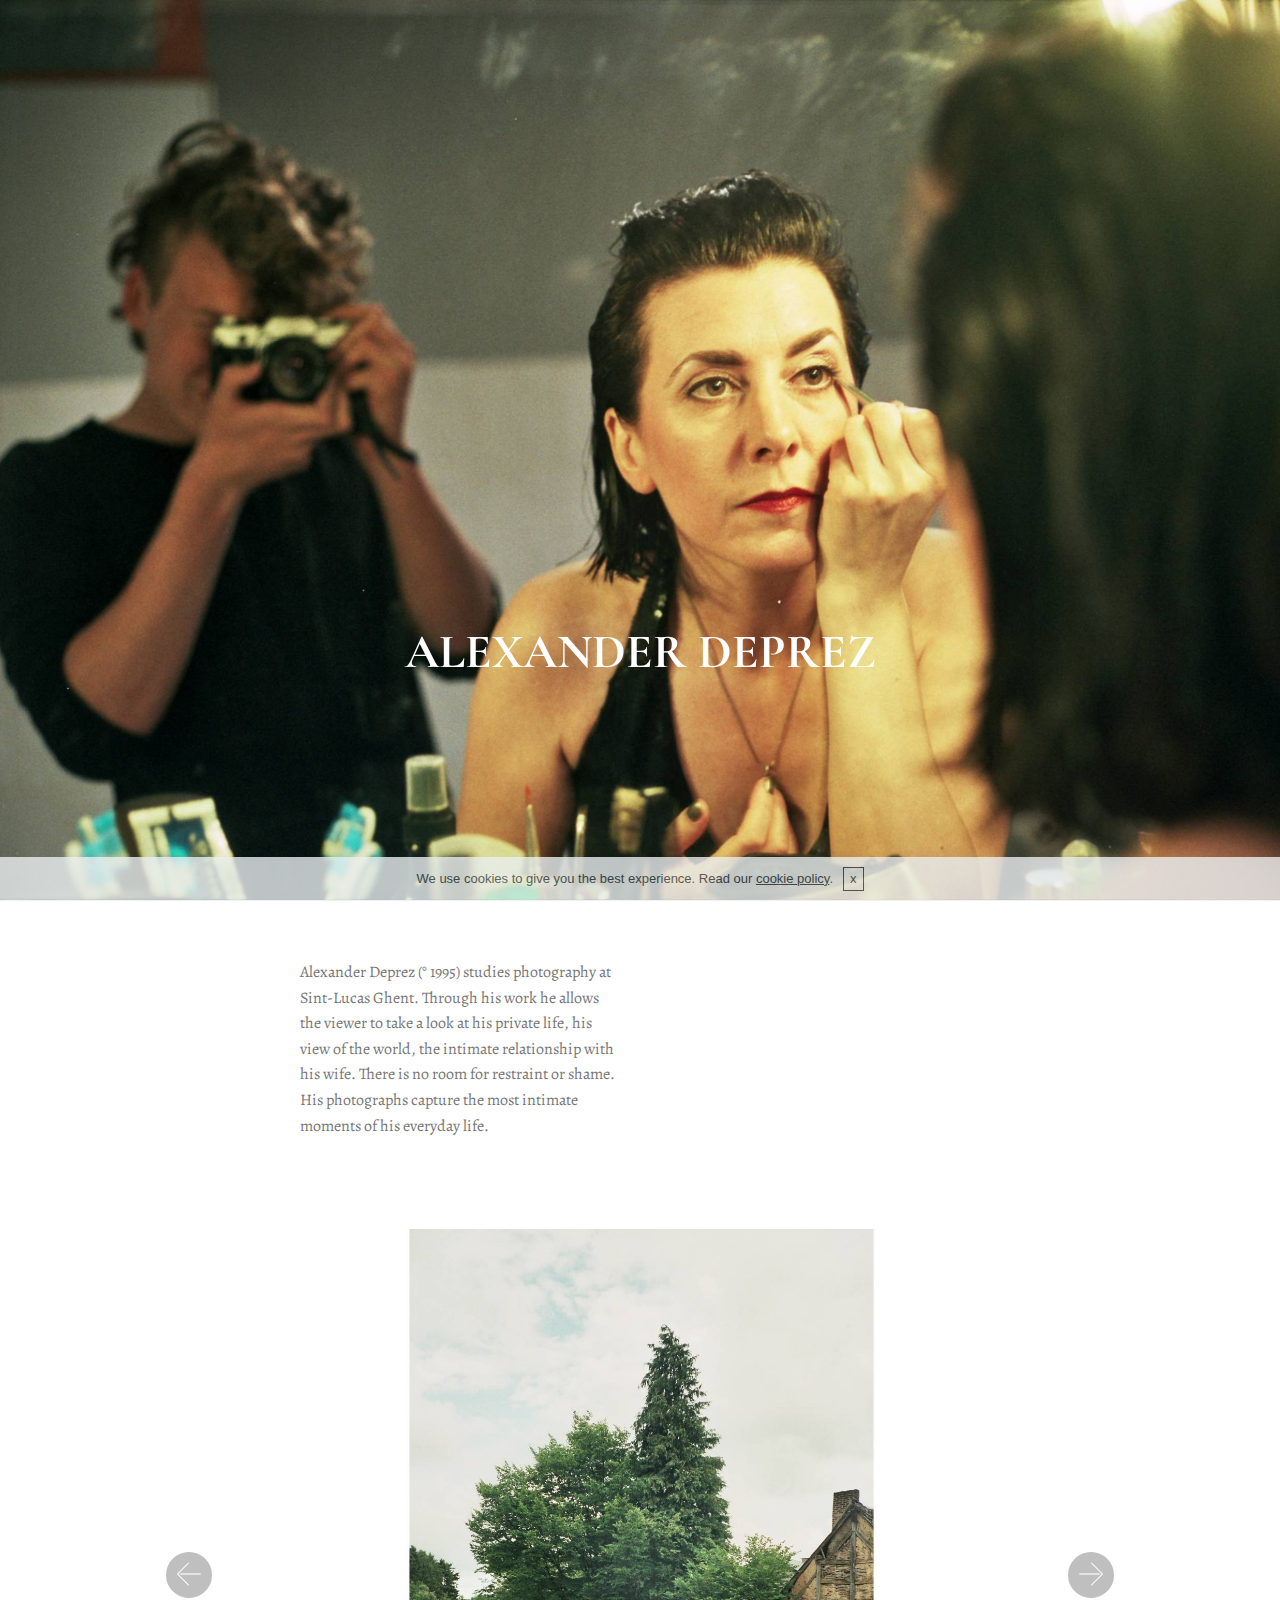
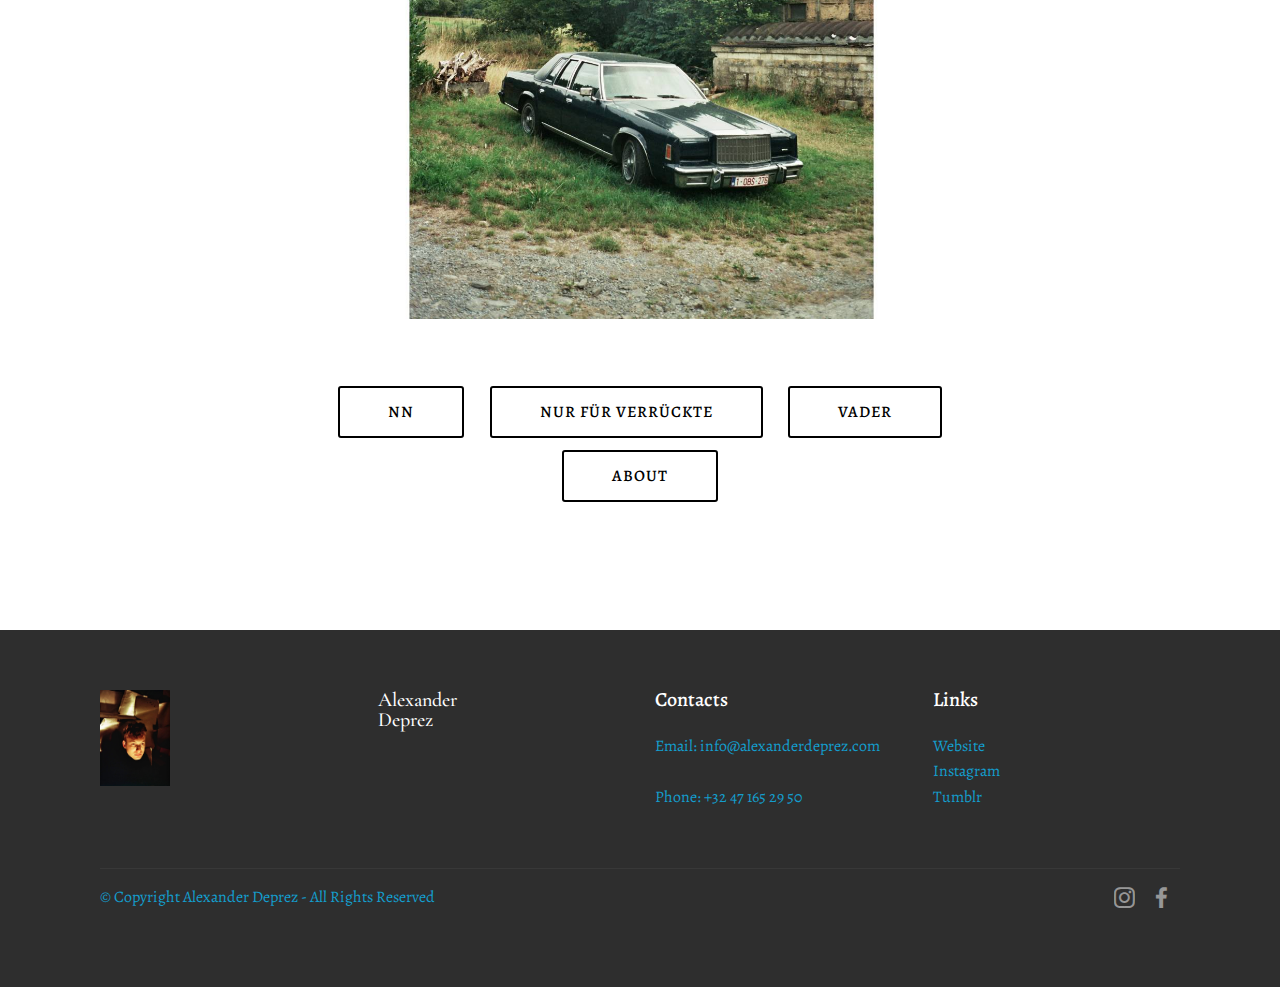
==== commit d0c790c5: "create github pages" ====
--- a/index.html
+++ b/index.html
@@ -37,7 +37,7 @@
 <!-- /Google Analytics -->
 
 
-<section class="cid-qBwxlmc8FU mbr-fullscreen mbr-parallax-background" id="header2-i" data-rv-view="1009">
+<section class="cid-qBwxlmc8FU mbr-fullscreen mbr-parallax-background" id="header2-i" data-rv-view="1098">
 
     
 
@@ -56,7 +56,7 @@
     
 </section>
 
-<section class="engine"><a href="https://mobirise.co">Mobirise</a></section><section class="mbr-section article content3 cid-qCbAglZoJK" id="content3-o" data-rv-view="1012">
+<section class="engine"><a href="https://mobirise.co/c">free web page maker</a></section><section class="mbr-section article content3 cid-qCbAglZoJK" id="content3-o" data-rv-view="1101">
       
      
 
@@ -70,7 +70,7 @@
     </div>
 </section>
 
-<section class="carousel slide cid-qN72ATC5OJ" data-interval="false" id="slider2-1a" data-rv-view="1013">
+<section class="carousel slide cid-qN72ATC5OJ" data-interval="false" id="slider2-1a" data-rv-view="1102">
 
     
     <div class="container content-slider">
@@ -80,7 +80,7 @@
     </div>
 </section>
 
-<section class="mbr-section content8 cid-qCbIcO7bTJ" id="content8-v" data-rv-view="1043">
+<section class="mbr-section content8 cid-qCbIcO7bTJ" id="content8-v" data-rv-view="1132">
 
     
 
@@ -94,7 +94,7 @@
     </div>
 </section>
 
-<section class="mbr-section content8 cid-qN70C7svws" id="content8-19" data-rv-view="1044">
+<section class="mbr-section content8 cid-qN70C7svws" id="content8-19" data-rv-view="1133">
 
     
 
@@ -107,7 +107,7 @@
     </div>
 </section>
 
-<section class="mbr-section article content3 cid-qCbb4vfENj" id="content3-l" data-rv-view="1045">
+<section class="mbr-section article content3 cid-qCbb4vfENj" id="content3-l" data-rv-view="1134">
       
      
 
@@ -121,7 +121,7 @@
     </div>
 </section>
 
-<section class="cid-qARVSk98fc" id="footer1-g" data-rv-view="1046">
+<section class="cid-qARVSk98fc" id="footer1-g" data-rv-view="1135">
 
     
 
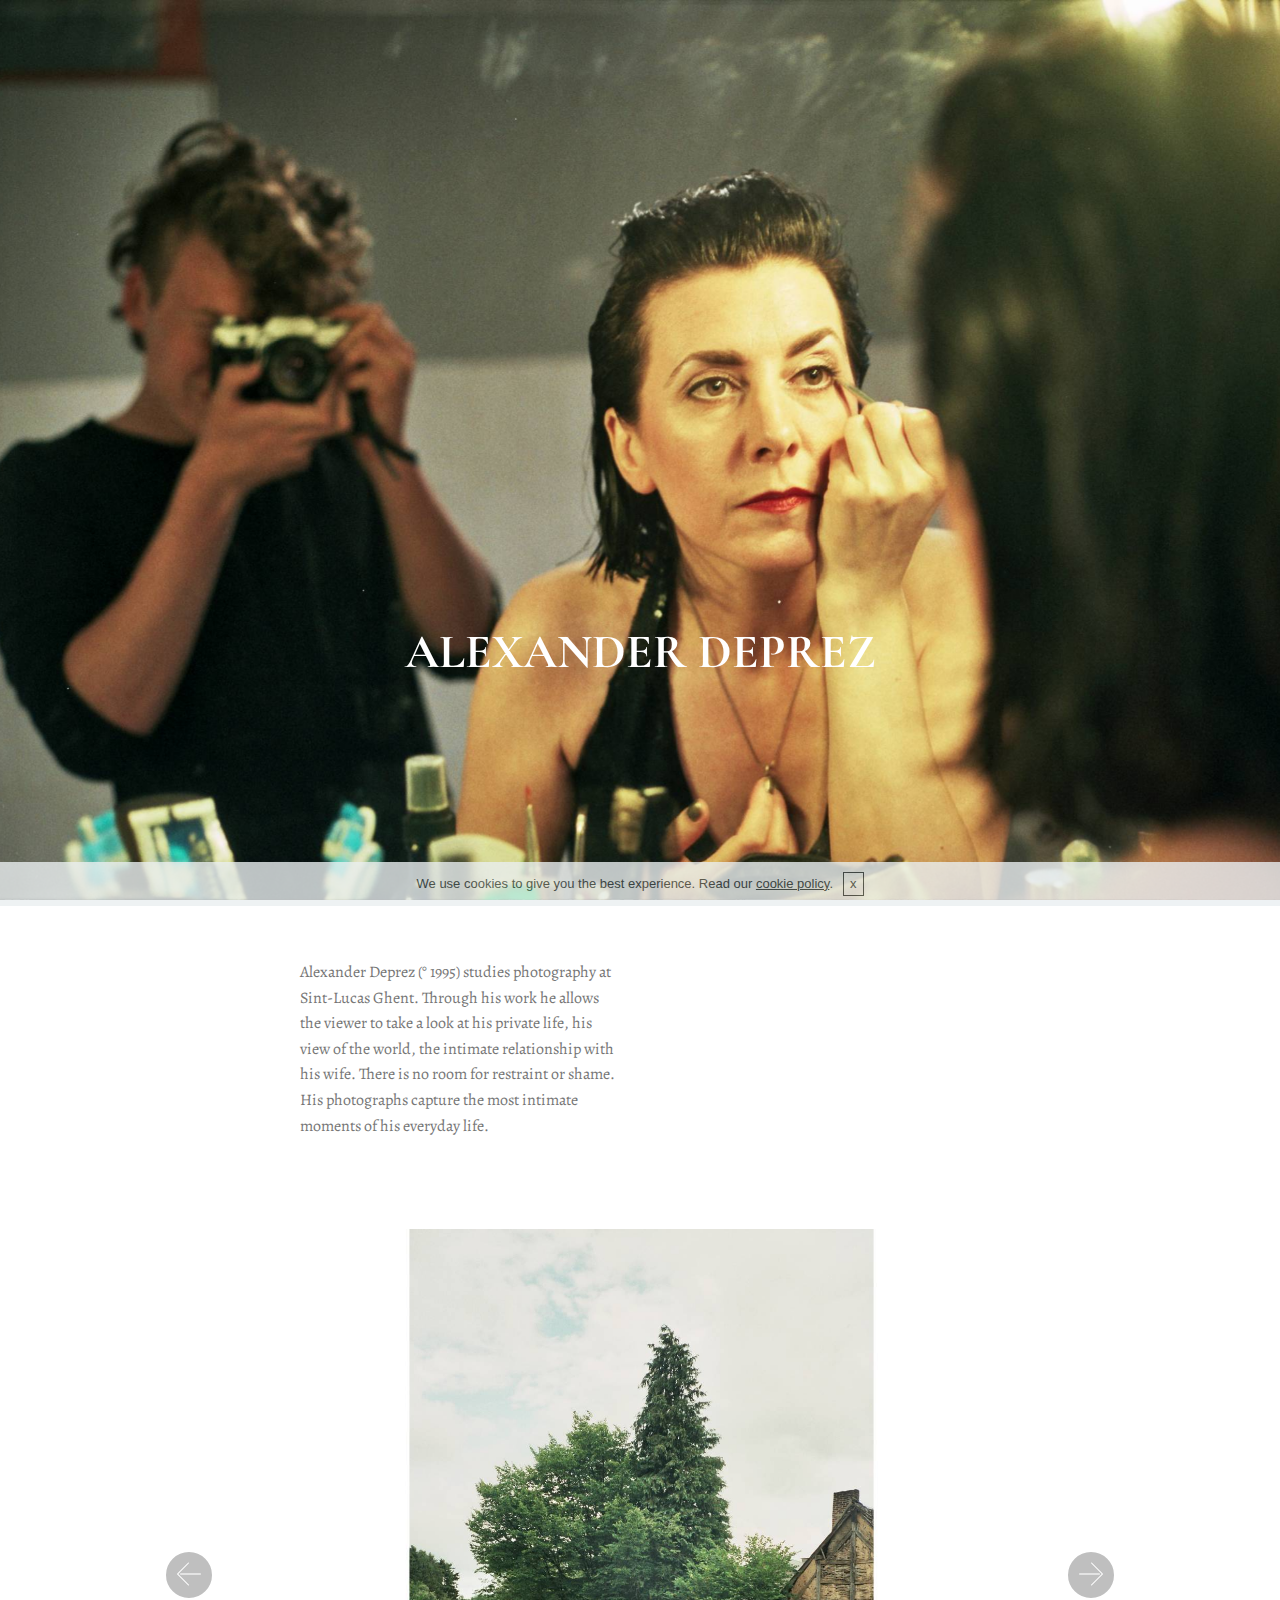
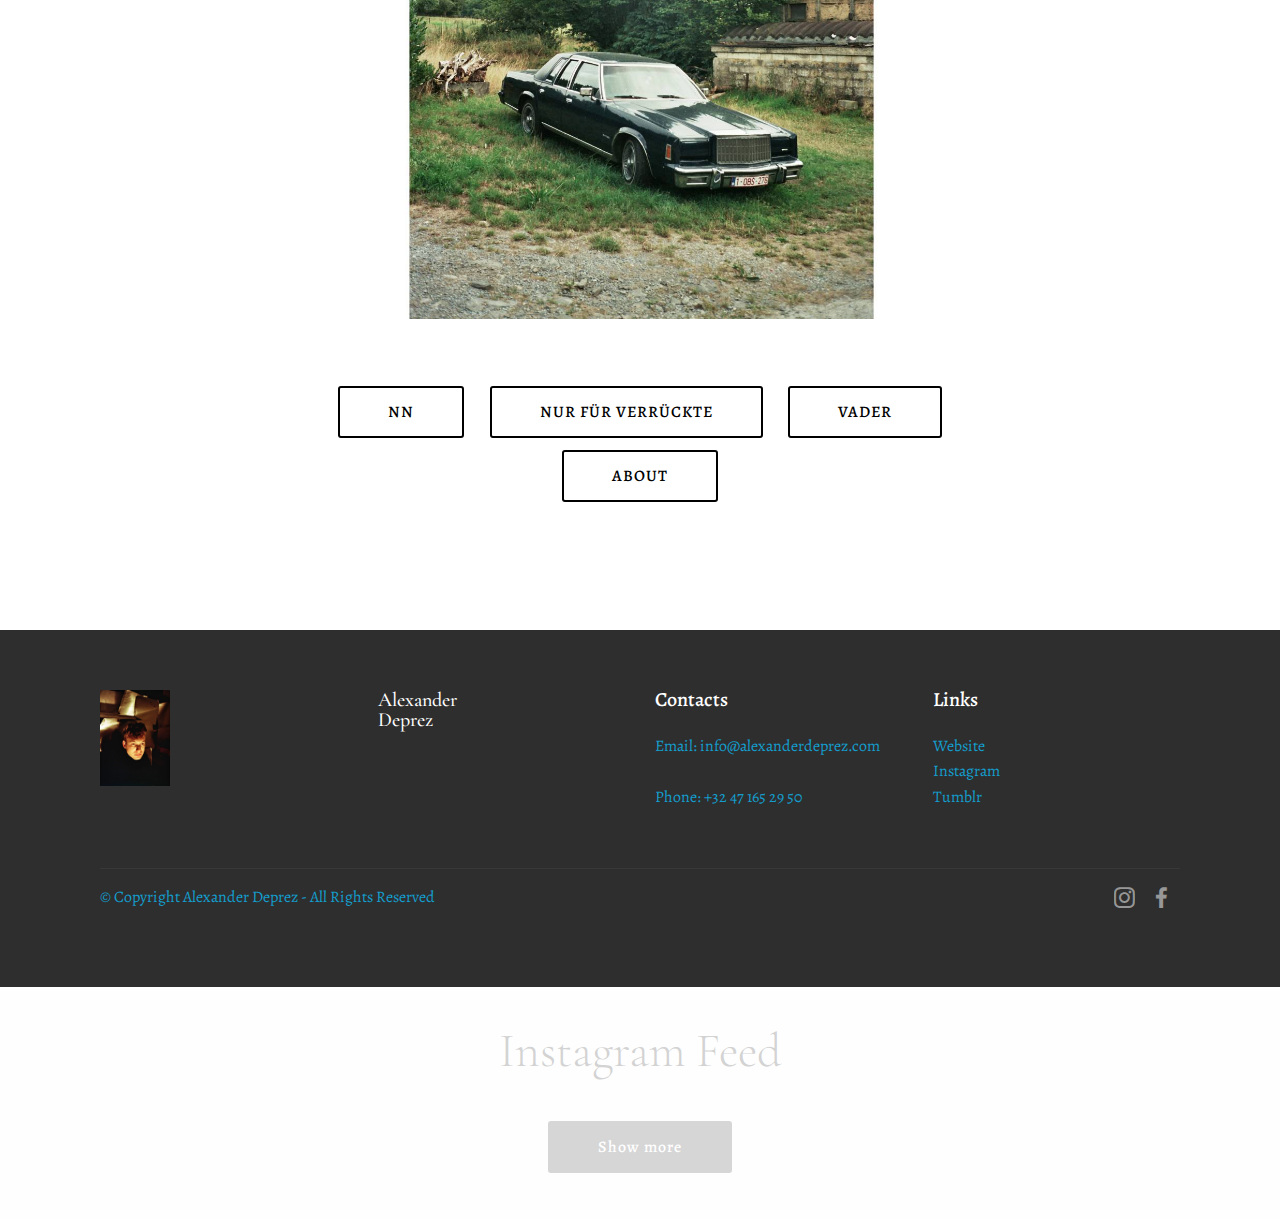
==== commit 7b83ef37: "create github pages" ====
--- a/index.html
+++ b/index.html
@@ -1,11 +1,11 @@
 <!DOCTYPE html>
-<html>
+<html >
 <head>
-  <!-- Site made with Mobirise Website Builder v4.4.1, https://mobirise.com -->
+  <!-- Site made with Mobirise Website Builder v4.6.7, https://mobirise.com -->
   <meta charset="UTF-8">
   <meta http-equiv="X-UA-Compatible" content="IE=edge">
-  <meta name="generator" content="Mobirise v4.4.1, mobirise.com">
-  <meta name="viewport" content="width=device-width, initial-scale=1">
+  <meta name="generator" content="Mobirise v4.6.7, mobirise.com">
+  <meta name="viewport" content="width=device-width, initial-scale=1, minimum-scale=1">
   <link rel="shortcut icon" href="assets/images/1-0292-128x192.png" type="image/x-icon">
   <meta name="description" content="">
   <title>Home</title>
@@ -15,6 +15,8 @@
   <link rel="stylesheet" href="assets/bootstrap/css/bootstrap-grid.min.css">
   <link rel="stylesheet" href="assets/bootstrap/css/bootstrap-reboot.min.css">
   <link rel="stylesheet" href="assets/socicon/css/styles.css">
+  <link rel="stylesheet" href="assets/style.css">
+  <link rel="stylesheet" href="assets/slick.css">
   <link rel="stylesheet" href="assets/theme/css/style.css">
   <link rel="stylesheet" href="assets/mobirise/css/mbr-additional.css" type="text/css">
   
@@ -37,7 +39,7 @@
 <!-- /Google Analytics -->
 
 
-<section class="cid-qBwxlmc8FU mbr-fullscreen mbr-parallax-background" id="header2-i" data-rv-view="1098">
+  <section class="cid-qBwxlmc8FU mbr-fullscreen mbr-parallax-background" id="header2-i">
 
     
 
@@ -56,7 +58,7 @@
     
 </section>
 
-<section class="engine"><a href="https://mobirise.co/c">free web page maker</a></section><section class="mbr-section article content3 cid-qCbAglZoJK" id="content3-o" data-rv-view="1101">
+<section class="engine"><a href="https://mobirise.ws/b">best web site creator</a></section><section class="mbr-section article content3 cid-qCbAglZoJK" id="content3-o">
       
      
 
@@ -70,7 +72,7 @@
     </div>
 </section>
 
-<section class="carousel slide cid-qN72ATC5OJ" data-interval="false" id="slider2-1a" data-rv-view="1102">
+<section class="carousel slide cid-qN72ATC5OJ" data-interval="false" id="slider2-1a">
 
     
     <div class="container content-slider">
@@ -80,7 +82,7 @@
     </div>
 </section>
 
-<section class="mbr-section content8 cid-qCbIcO7bTJ" id="content8-v" data-rv-view="1132">
+<section class="mbr-section content8 cid-qCbIcO7bTJ" id="content8-v">
 
     
 
@@ -94,7 +96,7 @@
     </div>
 </section>
 
-<section class="mbr-section content8 cid-qN70C7svws" id="content8-19" data-rv-view="1133">
+<section class="mbr-section content8 cid-qN70C7svws" id="content8-19">
 
     
 
@@ -107,7 +109,7 @@
     </div>
 </section>
 
-<section class="mbr-section article content3 cid-qCbb4vfENj" id="content3-l" data-rv-view="1134">
+<section class="mbr-section article content3 cid-qCbb4vfENj" id="content3-l">
       
      
 
@@ -121,7 +123,7 @@
     </div>
 </section>
 
-<section class="cid-qARVSk98fc" id="footer1-g" data-rv-view="1135">
+<section class="cid-qARVSk98fc" id="footer1-g">
 
     
 
@@ -132,7 +134,7 @@
             <div class="col-12 col-md-3">
                 <div class="media-wrap">
                     <a href="http://alexanderdeprez.tumblr.com">
-                        <img src="assets/images/23757920-1615281675195262-739306890-o-1403x1920.jpg" alt="Mobirise" title="" media-simple="true">
+                        <img src="assets/images/23757920-1615281675195262-739306890-o-1403x1920.jpg" alt="Mobirise" title="">
                     </a>
                 </div>
             </div>
@@ -171,12 +173,12 @@
                     <div class="social-list align-right">
                         <div class="soc-item">
                             <a href="https://www.instagram.com/alexanderdeprez/" target="_blank">
-                                <span class="mbr-iconfont mbr-iconfont-social socicon-instagram socicon" media-simple="true"></span>
+                                <span class="mbr-iconfont mbr-iconfont-social socicon-instagram socicon"></span>
                             </a>
                         </div>
                         <div class="soc-item">
                             <a href="https://www.facebook.com/alexander.p.deprez" target="_blank">
-                                <span class="mbr-iconfont mbr-iconfont-social socicon-facebook socicon" media-simple="true"></span>
+                                <span class="mbr-iconfont mbr-iconfont-social socicon-facebook socicon"></span>
                             </a>
                         </div>
                         
@@ -184,6 +186,21 @@
                         
                         
                     </div>
+                </div>
+            </div>
+        </div>
+    </div>
+</section>
+
+<section class="mbr-instagram-feed" data-rows="3" data-per-row-slider="" data-spacing="18" data-full-width="" data-token="325593887.727bfe1.fb05ec764ca1406b9bca5557d190be5a" data-per-row-grid="3" id="instagram-feed-block-1c" data-rv-view="58" style="background-color: rgb(250, 250, 250); padding-top: 40px; padding-bottom: 40px;">
+    
+    <div class="container container_toggle">
+        <div class="row">
+            <div class="col">
+                <div class="inst">
+                    <h1 class="inst__title align-center mbr-fonts-style display-2">Instagram Feed</h1>
+                    <div class="inst__content"></div>
+                    <div class="inst__more mbr-section-btn align-center" buttons="0"><a class="btn btn-md display-4 btn-black" href="#" data-max-id="1717626116040110033_325593887">Show more</a></div>
                 </div>
             </div>
         </div>
@@ -195,15 +212,17 @@
   <script src="assets/popper/popper.min.js"></script>
   <script src="assets/tether/tether.min.js"></script>
   <script src="assets/bootstrap/js/bootstrap.min.js"></script>
-  <script src="assets/smooth-scroll/smooth-scroll.js"></script>
+  <script src="assets/smoothscroll/smooth-scroll.js"></script>
   <script src="assets/cookies-alert-plugin/cookies-alert-core.js"></script>
   <script src="assets/cookies-alert-plugin/cookies-alert-script.js"></script>
-  <script src="assets/jquery-mb-ytplayer/jquery.mb.ytplayer.min.js"></script>
-  <script src="assets/jquery-mb-vimeo_player/jquery.mb.vimeo_player.js"></script>
-  <script src="assets/bootstrap-carousel-swipe/bootstrap-carousel-swipe.js"></script>
-  <script src="assets/jarallax/jarallax.min.js"></script>
+  <script src="assets/ytplayer/jquery.mb.ytplayer.min.js"></script>
+  <script src="assets/vimeoplayer/jquery.mb.vimeo_player.js"></script>
+  <script src="assets/bootstrapcarouselswipe/bootstrap-carousel-swipe.js"></script>
+  <script src="assets/parallax/jarallax.min.js"></script>
+  <script src="assets/index.js"></script>
+  <script src="assets/slick.min.js"></script>
   <script src="assets/theme/js/script.js"></script>
-  <script src="assets/mobirise-slider-video/script.js"></script>
+  <script src="assets/slidervideo/script.js"></script>
   
   
 <input name="cookieData" type="hidden" data-cookie-text="We use cookies to give you the best experience. Read our <a href='privacy.html'>cookie policy</a>.">
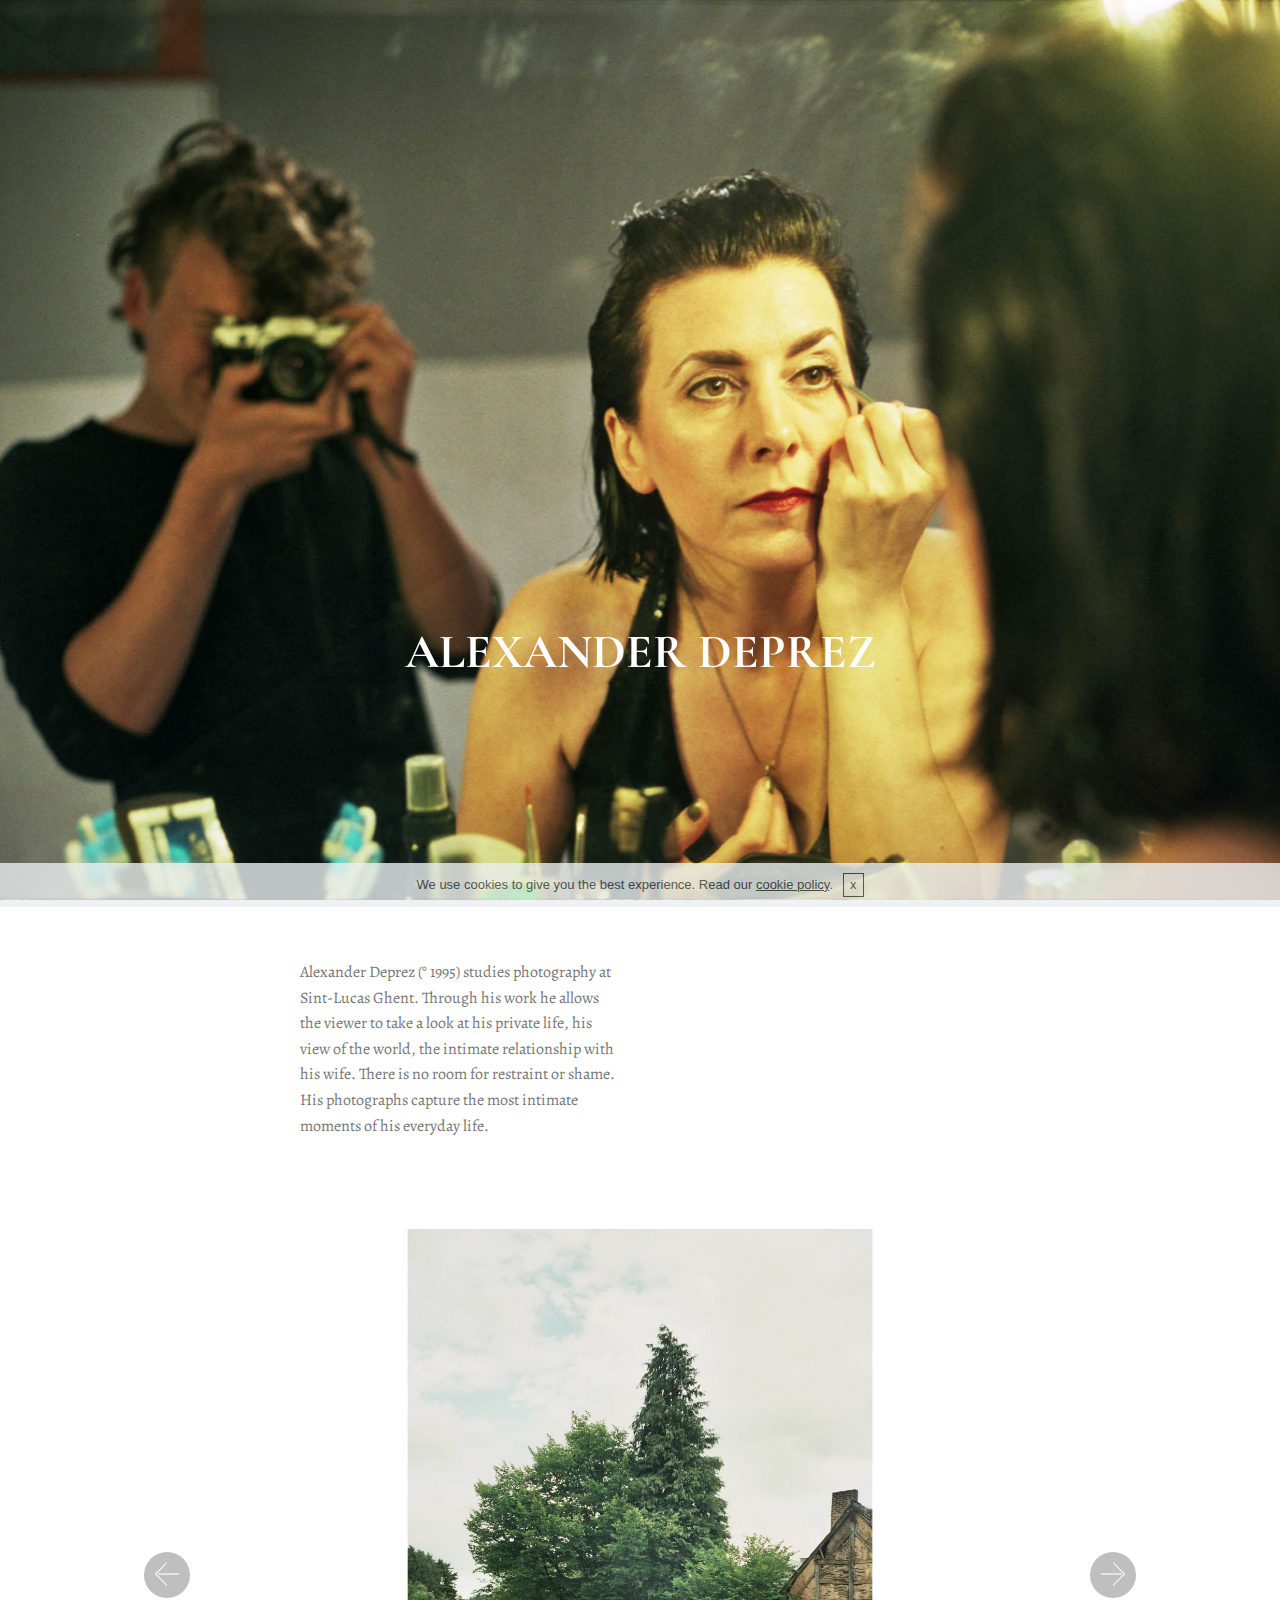
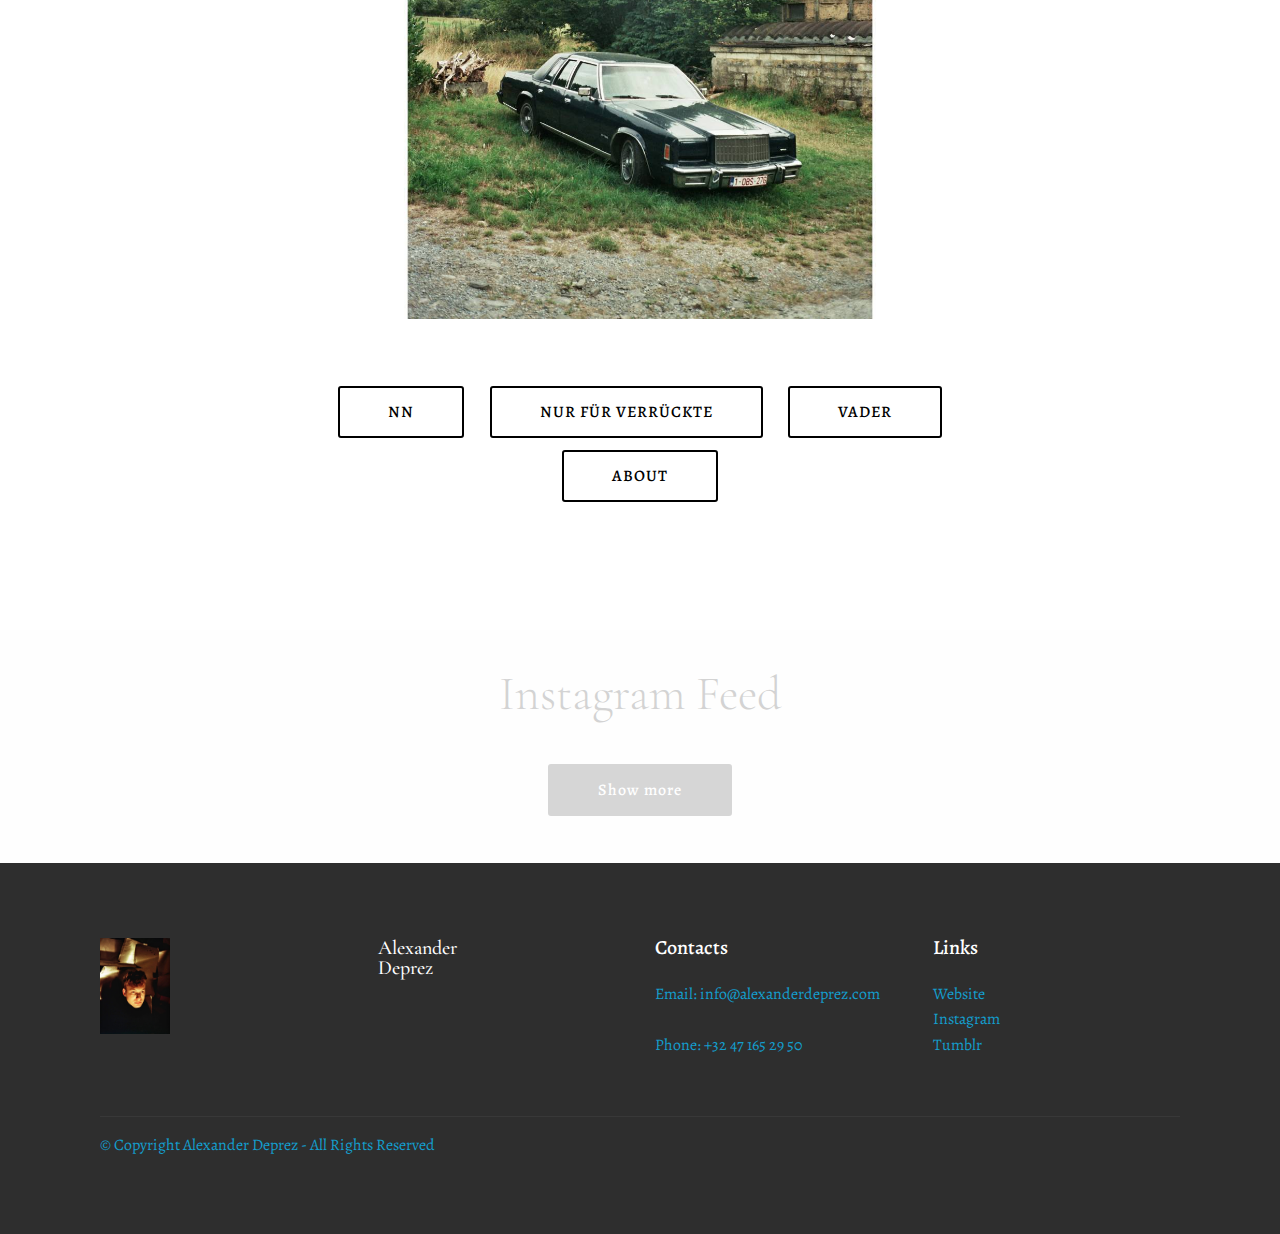
==== commit 29574b9c: "create github pages" ====
--- a/index.html
+++ b/index.html
@@ -58,7 +58,7 @@
     
 </section>
 
-<section class="engine"><a href="https://mobirise.ws/b">best web site creator</a></section><section class="mbr-section article content3 cid-qCbAglZoJK" id="content3-o">
+<section class="engine"><a href="https://mobirise.ws/l">free html web maker</a></section><section class="mbr-section article content3 cid-qCbAglZoJK" id="content3-o">
       
      
 
@@ -123,76 +123,7 @@
     </div>
 </section>
 
-<section class="cid-qARVSk98fc" id="footer1-g">
-
-    
-
-    
-
-    <div class="container">
-        <div class="media-container-row content text-white">
-            <div class="col-12 col-md-3">
-                <div class="media-wrap">
-                    <a href="http://alexanderdeprez.tumblr.com">
-                        <img src="assets/images/23757920-1615281675195262-739306890-o-1403x1920.jpg" alt="Mobirise" title="">
-                    </a>
-                </div>
-            </div>
-            <div class="col-12 col-md-3 mbr-fonts-style display-1">
-                <h5 class="pb-3">Alexander<br>Deprez</h5>
-                <p class="mbr-text"></p>
-            </div>
-            <div class="col-12 col-md-3 mbr-fonts-style display-7">
-                <h5 class="pb-3">
-                    Contacts
-                </h5>
-                <p class="mbr-text">
-                    Email: info@alexanderdeprez.com &nbsp; &nbsp; &nbsp; &nbsp; &nbsp; &nbsp; &nbsp; &nbsp; &nbsp; &nbsp;<br>Phone: +32 47 165 29 50 &nbsp; &nbsp; &nbsp; &nbsp; &nbsp; &nbsp; &nbsp; &nbsp; &nbsp; &nbsp;<br><br></p>
-            </div>
-            <div class="col-12 col-md-3 mbr-fonts-style display-7">
-                <h5 class="pb-3">
-                    Links
-                </h5>
-                <p class="mbr-text">
-                    <a class="text-primary" href="https://www.alexanderdeprez.com" target="_blank">Website</a>&nbsp;<br><a class="text-primary" href="https://www.instagram.com/alexanderdeprez/">Instagram&nbsp;</a><br><a href="http://alexanderdeprez.tumblr.com" target="_blank">Tumblr</a></p>
-            </div>
-        </div>
-        <div class="footer-lower">
-            <div class="media-container-row">
-                <div class="col-sm-12">
-                    <hr>
-                </div>
-            </div>
-            <div class="media-container-row mbr-white">
-                <div class="col-sm-6 copyright">
-                    <p class="mbr-text mbr-fonts-style display-7">
-                        © Copyright Alexander Deprez - All Rights Reserved
-                    </p>
-                </div>
-                <div class="col-md-6">
-                    <div class="social-list align-right">
-                        <div class="soc-item">
-                            <a href="https://www.instagram.com/alexanderdeprez/" target="_blank">
-                                <span class="mbr-iconfont mbr-iconfont-social socicon-instagram socicon"></span>
-                            </a>
-                        </div>
-                        <div class="soc-item">
-                            <a href="https://www.facebook.com/alexander.p.deprez" target="_blank">
-                                <span class="mbr-iconfont mbr-iconfont-social socicon-facebook socicon"></span>
-                            </a>
-                        </div>
-                        
-                        
-                        
-                        
-                    </div>
-                </div>
-            </div>
-        </div>
-    </div>
-</section>
-
-<section class="mbr-instagram-feed" data-rows="3" data-per-row-slider="" data-spacing="18" data-full-width="" data-token="325593887.727bfe1.fb05ec764ca1406b9bca5557d190be5a" data-per-row-grid="3" id="instagram-feed-block-1c" data-rv-view="58" style="background-color: rgb(250, 250, 250); padding-top: 40px; padding-bottom: 40px;">
+<section class="mbr-instagram-feed" data-rows="3" data-per-row-slider="" data-spacing="18" data-full-width="" data-token="325593887.727bfe1.fb05ec764ca1406b9bca5557d190be5a" data-per-row-grid="3" id="instagram-feed-block-1c" data-rv-view="37" style="background-color: rgb(250, 250, 250); padding-top: 40px; padding-bottom: 40px;">
     
     <div class="container container_toggle">
         <div class="row">
@@ -201,6 +132,60 @@
                     <h1 class="inst__title align-center mbr-fonts-style display-2">Instagram Feed</h1>
                     <div class="inst__content"></div>
                     <div class="inst__more mbr-section-btn align-center" buttons="0"><a class="btn btn-md display-4 btn-black" href="#" data-max-id="1717626116040110033_325593887">Show more</a></div>
+                </div>
+            </div>
+        </div>
+    </div>
+</section>
+
+<section class="cid-qARVSk98fc" id="footer1-g">
+
+    
+
+    
+
+    <div class="container">
+        <div class="media-container-row content text-white">
+            <div class="col-12 col-md-3">
+                <div class="media-wrap">
+                    <a href="http://alexanderdeprez.tumblr.com">
+                        <img src="assets/images/23757920-1615281675195262-739306890-o-1403x1920.jpg" alt="Mobirise" title="">
+                    </a>
+                </div>
+            </div>
+            <div class="col-12 col-md-3 mbr-fonts-style display-1">
+                <h5 class="pb-3">Alexander<br>Deprez</h5>
+                <p class="mbr-text"></p>
+            </div>
+            <div class="col-12 col-md-3 mbr-fonts-style display-7">
+                <h5 class="pb-3">
+                    Contacts
+                </h5>
+                <p class="mbr-text">
+                    Email: info@alexanderdeprez.com &nbsp; &nbsp; &nbsp; &nbsp; &nbsp; &nbsp; &nbsp; &nbsp; &nbsp; &nbsp;<br>Phone: +32 47 165 29 50 &nbsp; &nbsp; &nbsp; &nbsp; &nbsp; &nbsp; &nbsp; &nbsp; &nbsp; &nbsp;<br><br></p>
+            </div>
+            <div class="col-12 col-md-3 mbr-fonts-style display-7">
+                <h5 class="pb-3">
+                    Links
+                </h5>
+                <p class="mbr-text">
+                    <a class="text-primary" href="https://www.alexanderdeprez.com" target="_blank">Website</a>&nbsp;<br><a class="text-primary" href="https://www.instagram.com/alexanderdeprez/">Instagram&nbsp;</a><br><a href="http://alexanderdeprez.tumblr.com" target="_blank">Tumblr</a></p>
+            </div>
+        </div>
+        <div class="footer-lower">
+            <div class="media-container-row">
+                <div class="col-sm-12">
+                    <hr>
+                </div>
+            </div>
+            <div class="media-container-row mbr-white">
+                <div class="col-sm-6 copyright">
+                    <p class="mbr-text mbr-fonts-style display-7">
+                        © Copyright Alexander Deprez - All Rights Reserved
+                    </p>
+                </div>
+                <div class="col-md-6">
+                    
                 </div>
             </div>
         </div>
--- a/assets/mobirise/css/mbr-additional.css
+++ b/assets/mobirise/css/mbr-additional.css
@@ -1289,7 +1289,7 @@
   display: none;
 }
 .cid-qBwxlmc8FU {
-  background-image: url("../../../assets/images/51-2000x1345.jpg");
+  background-image: url("../../../assets/images/5.jpg");
 }
 .cid-qCbAglZoJK {
   padding-top: 60px;
@@ -1572,7 +1572,7 @@
   text-align: center;
 }
 .cid-qN72ATC5OJ .content-slider-wrap {
-  width: 93%;
+  width: 97%;
 }
 .cid-qCbIcO7bTJ {
   padding-top: 0px;
@@ -1593,7 +1593,7 @@
   color: #767676;
 }
 .cid-qARVSk98fc {
-  padding-top: 60px;
+  padding-top: 75px;
   padding-bottom: 60px;
   background-color: #2e2e2e;
 }
@@ -1662,6 +1662,281 @@
 .cid-qARVSk98fc P {
   color: #149dcc;
 }
+.cid-qPyvZmm4qy {
+  padding-top: 45px;
+  padding-bottom: 45px;
+  background-color: #ffffff;
+}
+.cid-qPyvZmm4qy .content-slider {
+  display: flex;
+  justify-content: center;
+}
+.cid-qPyvZmm4qy .modal-body .close {
+  background: #1b1b1b;
+}
+.cid-qPyvZmm4qy .modal-body .close span {
+  font-style: normal;
+}
+.cid-qPyvZmm4qy .carousel-inner > .active,
+.cid-qPyvZmm4qy .carousel-inner > .next,
+.cid-qPyvZmm4qy .carousel-inner > .prev {
+  display: flex;
+}
+.cid-qPyvZmm4qy .carousel-control .icon-next,
+.cid-qPyvZmm4qy .carousel-control .icon-prev {
+  margin-top: -18px;
+  font-size: 40px;
+  line-height: 27px;
+}
+.cid-qPyvZmm4qy .carousel-control:hover {
+  background: #1b1b1b;
+  color: #fff;
+  opacity: 1;
+}
+@media (max-width: 767px) {
+  .cid-qPyvZmm4qy .container .carousel-control {
+    margin-bottom: 0;
+  }
+  .cid-qPyvZmm4qy .content-slider-wrap {
+    width: 100%!important;
+  }
+}
+.cid-qPyvZmm4qy .boxed-slider {
+  position: relative;
+  padding: 93px 0;
+}
+.cid-qPyvZmm4qy .boxed-slider > div {
+  position: relative;
+}
+.cid-qPyvZmm4qy .container img {
+  width: 100%;
+}
+.cid-qPyvZmm4qy .container img + .row {
+  position: absolute;
+  top: 50%;
+  left: 0;
+  right: 0;
+  -webkit-transform: translateY(-50%);
+  -moz-transform: translateY(-50%);
+  transform: translateY(-50%);
+  z-index: 2;
+}
+.cid-qPyvZmm4qy .mbr-section {
+  padding: 0;
+  background-attachment: scroll;
+}
+.cid-qPyvZmm4qy .mbr-table-cell {
+  padding: 0;
+}
+.cid-qPyvZmm4qy .container .carousel-indicators {
+  margin-bottom: 3px;
+}
+.cid-qPyvZmm4qy .carousel-caption {
+  top: 50%;
+  right: 0;
+  bottom: auto;
+  left: 0;
+  display: flex;
+  align-items: center;
+  -webkit-transform: translateY(-50%);
+  transform: translateY(-50%);
+}
+.cid-qPyvZmm4qy .mbr-overlay {
+  z-index: 1;
+}
+.cid-qPyvZmm4qy .container-slide.container {
+  width: 100%;
+  min-height: 100vh;
+  padding: 0;
+}
+.cid-qPyvZmm4qy .carousel-item {
+  background-position: 50% 50%;
+  background-repeat: no-repeat;
+  background-size: cover;
+  -o-transition: -o-transform 0.6s ease-in-out;
+  -webkit-transition: -webkit-transform 0.6s ease-in-out;
+  transition: transform 0.6s ease-in-out, -webkit-transform 0.6s ease-in-out, -o-transform 0.6s ease-in-out;
+  -webkit-backface-visibility: hidden;
+  backface-visibility: hidden;
+  -webkit-perspective: 1000px;
+  perspective: 1000px;
+}
+@media (max-width: 576px) {
+  .cid-qPyvZmm4qy .carousel-item .container {
+    width: 100%;
+  }
+}
+.cid-qPyvZmm4qy .carousel-item-next.carousel-item-left,
+.cid-qPyvZmm4qy .carousel-item-prev.carousel-item-right {
+  -webkit-transform: translate3d(0, 0, 0);
+  transform: translate3d(0, 0, 0);
+}
+.cid-qPyvZmm4qy .active.carousel-item-right,
+.cid-qPyvZmm4qy .carousel-item-next {
+  -webkit-transform: translate3d(100%, 0, 0);
+  transform: translate3d(100%, 0, 0);
+}
+.cid-qPyvZmm4qy .active.carousel-item-left,
+.cid-qPyvZmm4qy .carousel-item-prev {
+  -webkit-transform: translate3d(-100%, 0, 0);
+  transform: translate3d(-100%, 0, 0);
+}
+.cid-qPyvZmm4qy .mbr-slider .carousel-control {
+  top: 50%;
+  width: 50px;
+  height: 50px;
+  margin-top: -1.5rem;
+  font-size: 35px;
+  background-color: rgba(0, 0, 0, 0.5);
+  border: 2px solid #fff;
+  border-radius: 50%;
+  transition: all .3s;
+}
+.cid-qPyvZmm4qy .mbr-slider .carousel-control.carousel-control-prev {
+  left: 0;
+  margin-left: 2.5rem;
+}
+.cid-qPyvZmm4qy .mbr-slider .carousel-control.carousel-control-next {
+  right: 0;
+  margin-right: 2.5rem;
+}
+.cid-qPyvZmm4qy .mbr-slider .carousel-control .mbr-iconfont {
+  font-size: 1.5rem;
+}
+@media (max-width: 767px) {
+  .cid-qPyvZmm4qy .mbr-slider .carousel-control {
+    top: auto;
+    bottom: 1rem;
+  }
+}
+.cid-qPyvZmm4qy .mbr-slider .carousel-indicators {
+  position: absolute;
+  bottom: 0;
+  margin-bottom: 1.5rem !important;
+}
+.cid-qPyvZmm4qy .mbr-slider .carousel-indicators li {
+  max-width: 15px;
+  height: 15px;
+  max-height: 15px;
+  margin: 3px;
+  background-color: rgba(0, 0, 0, 0.5);
+  border: 2px solid #fff;
+  border-radius: 50%;
+  opacity: .5;
+  transition: all .3s;
+}
+.cid-qPyvZmm4qy .mbr-slider .carousel-indicators li.active,
+.cid-qPyvZmm4qy .mbr-slider .carousel-indicators li:hover {
+  opacity: .9;
+}
+.cid-qPyvZmm4qy .mbr-slider .carousel-indicators li::after,
+.cid-qPyvZmm4qy .mbr-slider .carousel-indicators li::before {
+  content: none;
+}
+.cid-qPyvZmm4qy .mbr-slider .carousel-indicators.ie-fix {
+  left: 50%;
+  display: block;
+  width: 60%;
+  margin-left: -30%;
+  text-align: center;
+}
+@media (max-width: 576px) {
+  .cid-qPyvZmm4qy .mbr-slider .carousel-indicators {
+    display: none !important;
+  }
+}
+.cid-qPyvZmm4qy .mbr-slider > .container img {
+  width: 100%;
+}
+.cid-qPyvZmm4qy .mbr-slider > .container img + .row {
+  position: absolute;
+  top: 50%;
+  right: 0;
+  left: 0;
+  z-index: 2;
+  -moz-transform: translateY(-50%);
+  -webkit-transform: translateY(-50%);
+  transform: translateY(-50%);
+}
+.cid-qPyvZmm4qy .mbr-slider > .container .carousel-indicators {
+  margin-bottom: 3px;
+}
+@media (max-width: 576px) {
+  .cid-qPyvZmm4qy .mbr-slider > .container .carousel-control {
+    margin-bottom: 0;
+  }
+}
+.cid-qPyvZmm4qy .mbr-slider .mbr-section {
+  padding: 0;
+  background-attachment: scroll;
+}
+.cid-qPyvZmm4qy .mbr-slider .mbr-table-cell {
+  padding: 0;
+}
+.cid-qPyvZmm4qy .carousel-item .container.container-slide {
+  position: initial;
+  width: auto;
+  min-height: 0;
+}
+.cid-qPyvZmm4qy .full-screen .slider-fullscreen-image {
+  min-height: 100vh;
+  background-repeat: no-repeat;
+  background-position: 50% 50%;
+  background-size: cover;
+}
+.cid-qPyvZmm4qy .full-screen .slider-fullscreen-image.active {
+  display: -o-flex;
+}
+.cid-qPyvZmm4qy .full-screen .container {
+  width: auto;
+  padding-right: 0;
+  padding-left: 0;
+}
+.cid-qPyvZmm4qy .full-screen .carousel-item .container.container-slide {
+  width: 100%;
+  min-height: 100vh;
+  padding: 0;
+}
+.cid-qPyvZmm4qy .full-screen .carousel-item .container.container-slide img {
+  display: none;
+}
+.cid-qPyvZmm4qy .mbr-background-video-preview {
+  position: absolute;
+  top: 0;
+  right: 0;
+  bottom: 0;
+  left: 0;
+}
+.cid-qPyvZmm4qy .mbr-overlay ~ .container-slide {
+  z-index: auto;
+}
+.cid-qPyvZmm4qy .mbr-slider.slide .container {
+  overflow: hidden;
+  padding: 0;
+}
+.cid-qPyvZmm4qy .carousel-inner {
+  height: 100%;
+}
+.cid-qPyvZmm4qy .slider-fullscreen-image {
+  height: 100%;
+  background: transparent !important;
+}
+.cid-qPyvZmm4qy .image_wrapper {
+  height: 480px;
+  width: 100%;
+  position: relative;
+  display: inline-block;
+}
+.cid-qPyvZmm4qy .image_wrapper img {
+  width: auto !important;
+  height: 100%;
+}
+.cid-qPyvZmm4qy .carousel-item .container-slide {
+  text-align: center;
+}
+.cid-qPyvZmm4qy .content-slider-wrap {
+  width: 91%;
+}
 .cid-qCbHKU8BVN {
   padding-top: 90px;
   padding-bottom: 90px;
@@ -1670,52 +1945,6 @@
 .cid-qCbHKU8BVN H1 {
   color: #232323;
 }
-.cid-qCbFj3TldL {
-  padding-top: 45px;
-  padding-bottom: 45px;
-  background: #ffffff;
-}
-.cid-qCbFj3TldL .images-container.container-fluid {
-  padding: 0;
-}
-.cid-qCbFj3TldL .media-container-row {
-  margin: 0 auto;
-  align-items: stretch;
-}
-.cid-qCbFj3TldL .media-container-row .img-item {
-  display: flex;
-  flex-direction: column;
-  justify-content: center;
-  position: relative;
-  width: 100%;
-  z-index: 1;
-}
-.cid-qCbFj3TldL .media-container-row .img-item img {
-  width: 100%;
-  min-height: 1px;
-}
-.cid-qCbFj3TldL .media-container-row .img-item .img-caption {
-  background: #ffffff;
-  z-index: 2;
-  padding: 1rem 1rem;
-  word-break: break-word;
-}
-.cid-qCbFj3TldL .media-container-row .img-item .img-caption p {
-  margin-bottom: 0;
-}
-.cid-qCbFj3TldL .media-container-row .img-item.item1 {
-  padding: 0 2rem 0 0;
-}
-@media (max-width: 992px) {
-  .cid-qCbFj3TldL .img-item {
-    width: 100% !important;
-  }
-  .cid-qCbFj3TldL .img-item.item1 {
-    width: 100%;
-    flex-basis: initial !important;
-    padding: 0 0 2rem 0 !important;
-  }
-}
 .cid-qCbGsuGe4A {
   padding-top: 60px;
   padding-bottom: 60px;
@@ -1724,126 +1953,286 @@
 .cid-qCbGsuGe4A .mbr-text {
   color: #767676;
 }
-.cid-qCbGMgP2Rk {
+.cid-qCbJV1ULek {
+  background-color: #ffffff;
+}
+.cid-qCbJV1ULek H1 {
+  color: #232323;
+}
+.cid-qPyu1Exndl {
   padding-top: 45px;
   padding-bottom: 45px;
-  background: #ffffff;
-}
-.cid-qCbGMgP2Rk .images-container.container-fluid {
-  padding: 0;
-}
-.cid-qCbGMgP2Rk .media-container-row {
-  margin: 0 auto;
-  align-items: stretch;
-}
-.cid-qCbGMgP2Rk .media-container-row .img-item {
+  background-color: #ffffff;
+}
+.cid-qPyu1Exndl .content-slider {
   display: flex;
-  flex-direction: column;
   justify-content: center;
+}
+.cid-qPyu1Exndl .modal-body .close {
+  background: #1b1b1b;
+}
+.cid-qPyu1Exndl .modal-body .close span {
+  font-style: normal;
+}
+.cid-qPyu1Exndl .carousel-inner > .active,
+.cid-qPyu1Exndl .carousel-inner > .next,
+.cid-qPyu1Exndl .carousel-inner > .prev {
+  display: flex;
+}
+.cid-qPyu1Exndl .carousel-control .icon-next,
+.cid-qPyu1Exndl .carousel-control .icon-prev {
+  margin-top: -18px;
+  font-size: 40px;
+  line-height: 27px;
+}
+.cid-qPyu1Exndl .carousel-control:hover {
+  background: #1b1b1b;
+  color: #fff;
+  opacity: 1;
+}
+@media (max-width: 767px) {
+  .cid-qPyu1Exndl .container .carousel-control {
+    margin-bottom: 0;
+  }
+  .cid-qPyu1Exndl .content-slider-wrap {
+    width: 100%!important;
+  }
+}
+.cid-qPyu1Exndl .boxed-slider {
   position: relative;
+  padding: 93px 0;
+}
+.cid-qPyu1Exndl .boxed-slider > div {
+  position: relative;
+}
+.cid-qPyu1Exndl .container img {
   width: 100%;
+}
+.cid-qPyu1Exndl .container img + .row {
+  position: absolute;
+  top: 50%;
+  left: 0;
+  right: 0;
+  -webkit-transform: translateY(-50%);
+  -moz-transform: translateY(-50%);
+  transform: translateY(-50%);
+  z-index: 2;
+}
+.cid-qPyu1Exndl .mbr-section {
+  padding: 0;
+  background-attachment: scroll;
+}
+.cid-qPyu1Exndl .mbr-table-cell {
+  padding: 0;
+}
+.cid-qPyu1Exndl .container .carousel-indicators {
+  margin-bottom: 3px;
+}
+.cid-qPyu1Exndl .carousel-caption {
+  top: 50%;
+  right: 0;
+  bottom: auto;
+  left: 0;
+  display: flex;
+  align-items: center;
+  -webkit-transform: translateY(-50%);
+  transform: translateY(-50%);
+}
+.cid-qPyu1Exndl .mbr-overlay {
   z-index: 1;
 }
-.cid-qCbGMgP2Rk .media-container-row .img-item img {
+.cid-qPyu1Exndl .container-slide.container {
   width: 100%;
-  min-height: 1px;
-}
-.cid-qCbGMgP2Rk .media-container-row .img-item .img-caption {
-  background: #ffffff;
-  z-index: 2;
-  padding: 1rem 1rem;
-  word-break: break-word;
-}
-.cid-qCbGMgP2Rk .media-container-row .img-item .img-caption p {
-  margin-bottom: 0;
-}
-.cid-qCbGMgP2Rk .media-container-row .img-item.item1 {
-  padding: 0 2rem 0 0;
-}
-@media (max-width: 992px) {
-  .cid-qCbGMgP2Rk .img-item {
-    width: 100% !important;
-  }
-  .cid-qCbGMgP2Rk .img-item.item1 {
+  min-height: 100vh;
+  padding: 0;
+}
+.cid-qPyu1Exndl .carousel-item {
+  background-position: 50% 50%;
+  background-repeat: no-repeat;
+  background-size: cover;
+  -o-transition: -o-transform 0.6s ease-in-out;
+  -webkit-transition: -webkit-transform 0.6s ease-in-out;
+  transition: transform 0.6s ease-in-out, -webkit-transform 0.6s ease-in-out, -o-transform 0.6s ease-in-out;
+  -webkit-backface-visibility: hidden;
+  backface-visibility: hidden;
+  -webkit-perspective: 1000px;
+  perspective: 1000px;
+}
+@media (max-width: 576px) {
+  .cid-qPyu1Exndl .carousel-item .container {
     width: 100%;
-    flex-basis: initial !important;
-    padding: 0 0 2rem 0 !important;
-  }
-}
-.cid-qCbHqmaHuk {
-  background: #ffffff;
-}
-.cid-qCbHqmaHuk .image-block {
-  margin: auto;
-  width: 100% !important;
-}
-.cid-qCbHqmaHuk .mbr-figure {
-  margin: 0 auto;
-}
-.cid-qCbHqmaHuk figcaption {
-  position: relative;
-}
-.cid-qCbHqmaHuk figcaption div {
+  }
+}
+.cid-qPyu1Exndl .carousel-item-next.carousel-item-left,
+.cid-qPyu1Exndl .carousel-item-prev.carousel-item-right {
+  -webkit-transform: translate3d(0, 0, 0);
+  transform: translate3d(0, 0, 0);
+}
+.cid-qPyu1Exndl .active.carousel-item-right,
+.cid-qPyu1Exndl .carousel-item-next {
+  -webkit-transform: translate3d(100%, 0, 0);
+  transform: translate3d(100%, 0, 0);
+}
+.cid-qPyu1Exndl .active.carousel-item-left,
+.cid-qPyu1Exndl .carousel-item-prev {
+  -webkit-transform: translate3d(-100%, 0, 0);
+  transform: translate3d(-100%, 0, 0);
+}
+.cid-qPyu1Exndl .mbr-slider .carousel-control {
+  top: 50%;
+  width: 50px;
+  height: 50px;
+  margin-top: -1.5rem;
+  font-size: 35px;
+  background-color: rgba(0, 0, 0, 0.5);
+  border: 2px solid #fff;
+  border-radius: 50%;
+  transition: all .3s;
+}
+.cid-qPyu1Exndl .mbr-slider .carousel-control.carousel-control-prev {
+  left: 0;
+  margin-left: 2.5rem;
+}
+.cid-qPyu1Exndl .mbr-slider .carousel-control.carousel-control-next {
+  right: 0;
+  margin-right: 2.5rem;
+}
+.cid-qPyu1Exndl .mbr-slider .carousel-control .mbr-iconfont {
+  font-size: 1.5rem;
+}
+@media (max-width: 767px) {
+  .cid-qPyu1Exndl .mbr-slider .carousel-control {
+    top: auto;
+    bottom: 1rem;
+  }
+}
+.cid-qPyu1Exndl .mbr-slider .carousel-indicators {
   position: absolute;
   bottom: 0;
+  margin-bottom: 1.5rem !important;
+}
+.cid-qPyu1Exndl .mbr-slider .carousel-indicators li {
+  max-width: 15px;
+  height: 15px;
+  max-height: 15px;
+  margin: 3px;
+  background-color: rgba(0, 0, 0, 0.5);
+  border: 2px solid #fff;
+  border-radius: 50%;
+  opacity: .5;
+  transition: all .3s;
+}
+.cid-qPyu1Exndl .mbr-slider .carousel-indicators li.active,
+.cid-qPyu1Exndl .mbr-slider .carousel-indicators li:hover {
+  opacity: .9;
+}
+.cid-qPyu1Exndl .mbr-slider .carousel-indicators li::after,
+.cid-qPyu1Exndl .mbr-slider .carousel-indicators li::before {
+  content: none;
+}
+.cid-qPyu1Exndl .mbr-slider .carousel-indicators.ie-fix {
+  left: 50%;
+  display: block;
+  width: 60%;
+  margin-left: -30%;
+  text-align: center;
+}
+@media (max-width: 576px) {
+  .cid-qPyu1Exndl .mbr-slider .carousel-indicators {
+    display: none !important;
+  }
+}
+.cid-qPyu1Exndl .mbr-slider > .container img {
   width: 100%;
 }
-@media (max-width: 768px) {
-  .cid-qCbHqmaHuk .image-block {
-    width: 100% !important;
-  }
-}
-.cid-qCbJV1ULek {
-  background-color: #ffffff;
-}
-.cid-qCbJV1ULek H1 {
-  color: #232323;
-}
-.cid-qCbKbPIb5G {
-  padding-top: 45px;
-  padding-bottom: 45px;
-  background: #ffffff;
-}
-.cid-qCbKbPIb5G .images-container.container-fluid {
-  padding: 0;
-}
-.cid-qCbKbPIb5G .media-container-row {
-  margin: 0 auto;
-  align-items: stretch;
-}
-.cid-qCbKbPIb5G .media-container-row .img-item {
-  display: flex;
-  flex-direction: column;
-  justify-content: center;
+.cid-qPyu1Exndl .mbr-slider > .container img + .row {
+  position: absolute;
+  top: 50%;
+  right: 0;
+  left: 0;
+  z-index: 2;
+  -moz-transform: translateY(-50%);
+  -webkit-transform: translateY(-50%);
+  transform: translateY(-50%);
+}
+.cid-qPyu1Exndl .mbr-slider > .container .carousel-indicators {
+  margin-bottom: 3px;
+}
+@media (max-width: 576px) {
+  .cid-qPyu1Exndl .mbr-slider > .container .carousel-control {
+    margin-bottom: 0;
+  }
+}
+.cid-qPyu1Exndl .mbr-slider .mbr-section {
+  padding: 0;
+  background-attachment: scroll;
+}
+.cid-qPyu1Exndl .mbr-slider .mbr-table-cell {
+  padding: 0;
+}
+.cid-qPyu1Exndl .carousel-item .container.container-slide {
+  position: initial;
+  width: auto;
+  min-height: 0;
+}
+.cid-qPyu1Exndl .full-screen .slider-fullscreen-image {
+  min-height: 100vh;
+  background-repeat: no-repeat;
+  background-position: 50% 50%;
+  background-size: cover;
+}
+.cid-qPyu1Exndl .full-screen .slider-fullscreen-image.active {
+  display: -o-flex;
+}
+.cid-qPyu1Exndl .full-screen .container {
+  width: auto;
+  padding-right: 0;
+  padding-left: 0;
+}
+.cid-qPyu1Exndl .full-screen .carousel-item .container.container-slide {
+  width: 100%;
+  min-height: 100vh;
+  padding: 0;
+}
+.cid-qPyu1Exndl .full-screen .carousel-item .container.container-slide img {
+  display: none;
+}
+.cid-qPyu1Exndl .mbr-background-video-preview {
+  position: absolute;
+  top: 0;
+  right: 0;
+  bottom: 0;
+  left: 0;
+}
+.cid-qPyu1Exndl .mbr-overlay ~ .container-slide {
+  z-index: auto;
+}
+.cid-qPyu1Exndl .mbr-slider.slide .container {
+  overflow: hidden;
+  padding: 0;
+}
+.cid-qPyu1Exndl .carousel-inner {
+  height: 100%;
+}
+.cid-qPyu1Exndl .slider-fullscreen-image {
+  height: 100%;
+  background: transparent !important;
+}
+.cid-qPyu1Exndl .image_wrapper {
+  height: 510px;
+  width: 100%;
   position: relative;
-  width: 100%;
-  z-index: 1;
-}
-.cid-qCbKbPIb5G .media-container-row .img-item img {
-  width: 100%;
-  min-height: 1px;
-}
-.cid-qCbKbPIb5G .media-container-row .img-item .img-caption {
-  background: #ffffff;
-  z-index: 2;
-  padding: 1rem 1rem;
-  word-break: break-word;
-}
-.cid-qCbKbPIb5G .media-container-row .img-item .img-caption p {
-  margin-bottom: 0;
-}
-.cid-qCbKbPIb5G .media-container-row .img-item.item1 {
-  padding: 0 2rem 0 0;
-}
-@media (max-width: 992px) {
-  .cid-qCbKbPIb5G .img-item {
-    width: 100% !important;
-  }
-  .cid-qCbKbPIb5G .img-item.item1 {
-    width: 100%;
-    flex-basis: initial !important;
-    padding: 0 0 2rem 0 !important;
-  }
+  display: inline-block;
+}
+.cid-qPyu1Exndl .image_wrapper img {
+  width: auto !important;
+  height: 100%;
+}
+.cid-qPyu1Exndl .carousel-item .container-slide {
+  text-align: center;
+}
+.cid-qPyu1Exndl .content-slider-wrap {
+  width: 97%;
 }
 .cid-qCbLsGg27Y {
   padding-top: 60px;
@@ -1853,34 +2242,286 @@
 .cid-qCbLsGg27Y .mbr-text {
   color: #767676;
 }
-.cid-qCbL4NWvMu {
-  background: #ffffff;
-}
-.cid-qCbL4NWvMu .image-block {
-  margin: auto;
-  width: 100% !important;
-}
-.cid-qCbL4NWvMu .mbr-figure {
-  margin: 0 auto;
-}
-.cid-qCbL4NWvMu figcaption {
+.cid-qCbMGqUNFS {
+  background-color: #ffffff;
+}
+.cid-qCbMGqUNFS H1 {
+  color: #232323;
+}
+.cid-qPysHB0S7R {
+  padding-top: 45px;
+  padding-bottom: 45px;
+  background-color: #ffffff;
+}
+.cid-qPysHB0S7R .content-slider {
+  display: flex;
+  justify-content: center;
+}
+.cid-qPysHB0S7R .modal-body .close {
+  background: #1b1b1b;
+}
+.cid-qPysHB0S7R .modal-body .close span {
+  font-style: normal;
+}
+.cid-qPysHB0S7R .carousel-inner > .active,
+.cid-qPysHB0S7R .carousel-inner > .next,
+.cid-qPysHB0S7R .carousel-inner > .prev {
+  display: flex;
+}
+.cid-qPysHB0S7R .carousel-control .icon-next,
+.cid-qPysHB0S7R .carousel-control .icon-prev {
+  margin-top: -18px;
+  font-size: 40px;
+  line-height: 27px;
+}
+.cid-qPysHB0S7R .carousel-control:hover {
+  background: #1b1b1b;
+  color: #fff;
+  opacity: 1;
+}
+@media (max-width: 767px) {
+  .cid-qPysHB0S7R .container .carousel-control {
+    margin-bottom: 0;
+  }
+  .cid-qPysHB0S7R .content-slider-wrap {
+    width: 100%!important;
+  }
+}
+.cid-qPysHB0S7R .boxed-slider {
   position: relative;
-}
-.cid-qCbL4NWvMu figcaption div {
+  padding: 93px 0;
+}
+.cid-qPysHB0S7R .boxed-slider > div {
+  position: relative;
+}
+.cid-qPysHB0S7R .container img {
+  width: 100%;
+}
+.cid-qPysHB0S7R .container img + .row {
+  position: absolute;
+  top: 50%;
+  left: 0;
+  right: 0;
+  -webkit-transform: translateY(-50%);
+  -moz-transform: translateY(-50%);
+  transform: translateY(-50%);
+  z-index: 2;
+}
+.cid-qPysHB0S7R .mbr-section {
+  padding: 0;
+  background-attachment: scroll;
+}
+.cid-qPysHB0S7R .mbr-table-cell {
+  padding: 0;
+}
+.cid-qPysHB0S7R .container .carousel-indicators {
+  margin-bottom: 3px;
+}
+.cid-qPysHB0S7R .carousel-caption {
+  top: 50%;
+  right: 0;
+  bottom: auto;
+  left: 0;
+  display: flex;
+  align-items: center;
+  -webkit-transform: translateY(-50%);
+  transform: translateY(-50%);
+}
+.cid-qPysHB0S7R .mbr-overlay {
+  z-index: 1;
+}
+.cid-qPysHB0S7R .container-slide.container {
+  width: 100%;
+  min-height: 100vh;
+  padding: 0;
+}
+.cid-qPysHB0S7R .carousel-item {
+  background-position: 50% 50%;
+  background-repeat: no-repeat;
+  background-size: cover;
+  -o-transition: -o-transform 0.6s ease-in-out;
+  -webkit-transition: -webkit-transform 0.6s ease-in-out;
+  transition: transform 0.6s ease-in-out, -webkit-transform 0.6s ease-in-out, -o-transform 0.6s ease-in-out;
+  -webkit-backface-visibility: hidden;
+  backface-visibility: hidden;
+  -webkit-perspective: 1000px;
+  perspective: 1000px;
+}
+@media (max-width: 576px) {
+  .cid-qPysHB0S7R .carousel-item .container {
+    width: 100%;
+  }
+}
+.cid-qPysHB0S7R .carousel-item-next.carousel-item-left,
+.cid-qPysHB0S7R .carousel-item-prev.carousel-item-right {
+  -webkit-transform: translate3d(0, 0, 0);
+  transform: translate3d(0, 0, 0);
+}
+.cid-qPysHB0S7R .active.carousel-item-right,
+.cid-qPysHB0S7R .carousel-item-next {
+  -webkit-transform: translate3d(100%, 0, 0);
+  transform: translate3d(100%, 0, 0);
+}
+.cid-qPysHB0S7R .active.carousel-item-left,
+.cid-qPysHB0S7R .carousel-item-prev {
+  -webkit-transform: translate3d(-100%, 0, 0);
+  transform: translate3d(-100%, 0, 0);
+}
+.cid-qPysHB0S7R .mbr-slider .carousel-control {
+  top: 50%;
+  width: 50px;
+  height: 50px;
+  margin-top: -1.5rem;
+  font-size: 35px;
+  background-color: rgba(0, 0, 0, 0.5);
+  border: 2px solid #fff;
+  border-radius: 50%;
+  transition: all .3s;
+}
+.cid-qPysHB0S7R .mbr-slider .carousel-control.carousel-control-prev {
+  left: 0;
+  margin-left: 2.5rem;
+}
+.cid-qPysHB0S7R .mbr-slider .carousel-control.carousel-control-next {
+  right: 0;
+  margin-right: 2.5rem;
+}
+.cid-qPysHB0S7R .mbr-slider .carousel-control .mbr-iconfont {
+  font-size: 1.5rem;
+}
+@media (max-width: 767px) {
+  .cid-qPysHB0S7R .mbr-slider .carousel-control {
+    top: auto;
+    bottom: 1rem;
+  }
+}
+.cid-qPysHB0S7R .mbr-slider .carousel-indicators {
   position: absolute;
   bottom: 0;
+  margin-bottom: 1.5rem !important;
+}
+.cid-qPysHB0S7R .mbr-slider .carousel-indicators li {
+  max-width: 15px;
+  height: 15px;
+  max-height: 15px;
+  margin: 3px;
+  background-color: rgba(0, 0, 0, 0.5);
+  border: 2px solid #fff;
+  border-radius: 50%;
+  opacity: .5;
+  transition: all .3s;
+}
+.cid-qPysHB0S7R .mbr-slider .carousel-indicators li.active,
+.cid-qPysHB0S7R .mbr-slider .carousel-indicators li:hover {
+  opacity: .9;
+}
+.cid-qPysHB0S7R .mbr-slider .carousel-indicators li::after,
+.cid-qPysHB0S7R .mbr-slider .carousel-indicators li::before {
+  content: none;
+}
+.cid-qPysHB0S7R .mbr-slider .carousel-indicators.ie-fix {
+  left: 50%;
+  display: block;
+  width: 60%;
+  margin-left: -30%;
+  text-align: center;
+}
+@media (max-width: 576px) {
+  .cid-qPysHB0S7R .mbr-slider .carousel-indicators {
+    display: none !important;
+  }
+}
+.cid-qPysHB0S7R .mbr-slider > .container img {
   width: 100%;
 }
-@media (max-width: 768px) {
-  .cid-qCbL4NWvMu .image-block {
-    width: 100% !important;
-  }
-}
-.cid-qCbMGqUNFS {
-  background-color: #ffffff;
-}
-.cid-qCbMGqUNFS H1 {
-  color: #232323;
+.cid-qPysHB0S7R .mbr-slider > .container img + .row {
+  position: absolute;
+  top: 50%;
+  right: 0;
+  left: 0;
+  z-index: 2;
+  -moz-transform: translateY(-50%);
+  -webkit-transform: translateY(-50%);
+  transform: translateY(-50%);
+}
+.cid-qPysHB0S7R .mbr-slider > .container .carousel-indicators {
+  margin-bottom: 3px;
+}
+@media (max-width: 576px) {
+  .cid-qPysHB0S7R .mbr-slider > .container .carousel-control {
+    margin-bottom: 0;
+  }
+}
+.cid-qPysHB0S7R .mbr-slider .mbr-section {
+  padding: 0;
+  background-attachment: scroll;
+}
+.cid-qPysHB0S7R .mbr-slider .mbr-table-cell {
+  padding: 0;
+}
+.cid-qPysHB0S7R .carousel-item .container.container-slide {
+  position: initial;
+  width: auto;
+  min-height: 0;
+}
+.cid-qPysHB0S7R .full-screen .slider-fullscreen-image {
+  min-height: 100vh;
+  background-repeat: no-repeat;
+  background-position: 50% 50%;
+  background-size: cover;
+}
+.cid-qPysHB0S7R .full-screen .slider-fullscreen-image.active {
+  display: -o-flex;
+}
+.cid-qPysHB0S7R .full-screen .container {
+  width: auto;
+  padding-right: 0;
+  padding-left: 0;
+}
+.cid-qPysHB0S7R .full-screen .carousel-item .container.container-slide {
+  width: 100%;
+  min-height: 100vh;
+  padding: 0;
+}
+.cid-qPysHB0S7R .full-screen .carousel-item .container.container-slide img {
+  display: none;
+}
+.cid-qPysHB0S7R .mbr-background-video-preview {
+  position: absolute;
+  top: 0;
+  right: 0;
+  bottom: 0;
+  left: 0;
+}
+.cid-qPysHB0S7R .mbr-overlay ~ .container-slide {
+  z-index: auto;
+}
+.cid-qPysHB0S7R .mbr-slider.slide .container {
+  overflow: hidden;
+  padding: 0;
+}
+.cid-qPysHB0S7R .carousel-inner {
+  height: 100%;
+}
+.cid-qPysHB0S7R .slider-fullscreen-image {
+  height: 100%;
+  background: transparent !important;
+}
+.cid-qPysHB0S7R .image_wrapper {
+  height: 640px;
+  width: 100%;
+  position: relative;
+  display: inline-block;
+}
+.cid-qPysHB0S7R .image_wrapper img {
+  width: auto !important;
+  height: 100%;
+}
+.cid-qPysHB0S7R .carousel-item .container-slide {
+  text-align: center;
+}
+.cid-qPysHB0S7R .content-slider-wrap {
+  width: 77%;
 }
 .cid-qCbNvw6NgI {
   padding-top: 60px;
@@ -1889,69 +2530,6 @@
 }
 .cid-qCbNvw6NgI .mbr-text {
   color: #232323;
-}
-.cid-qCbNQrT5P3 {
-  padding-top: 60px;
-  padding-bottom: 60px;
-  background: #ffffff;
-}
-.cid-qCbNQrT5P3 .image-block {
-  margin: auto;
-}
-.cid-qCbNQrT5P3 figcaption {
-  position: relative;
-}
-.cid-qCbNQrT5P3 figcaption div {
-  position: absolute;
-  bottom: 0;
-  width: 100%;
-}
-@media (max-width: 768px) {
-  .cid-qCbNQrT5P3 .image-block {
-    width: 100% !important;
-  }
-}
-.cid-qCbOMtCvyU {
-  padding-top: 60px;
-  padding-bottom: 60px;
-  background: #ffffff;
-}
-.cid-qCbOMtCvyU .image-block {
-  margin: auto;
-}
-.cid-qCbOMtCvyU figcaption {
-  position: relative;
-}
-.cid-qCbOMtCvyU figcaption div {
-  position: absolute;
-  bottom: 0;
-  width: 100%;
-}
-@media (max-width: 768px) {
-  .cid-qCbOMtCvyU .image-block {
-    width: 100% !important;
-  }
-}
-.cid-qCbPMvy3Sp {
-  padding-top: 60px;
-  padding-bottom: 60px;
-  background: #ffffff;
-}
-.cid-qCbPMvy3Sp .image-block {
-  margin: auto;
-}
-.cid-qCbPMvy3Sp figcaption {
-  position: relative;
-}
-.cid-qCbPMvy3Sp figcaption div {
-  position: absolute;
-  bottom: 0;
-  width: 100%;
-}
-@media (max-width: 768px) {
-  .cid-qCbPMvy3Sp .image-block {
-    width: 100% !important;
-  }
 }
 .cid-qN2FQTGkv1 {
   padding-top: 90px;
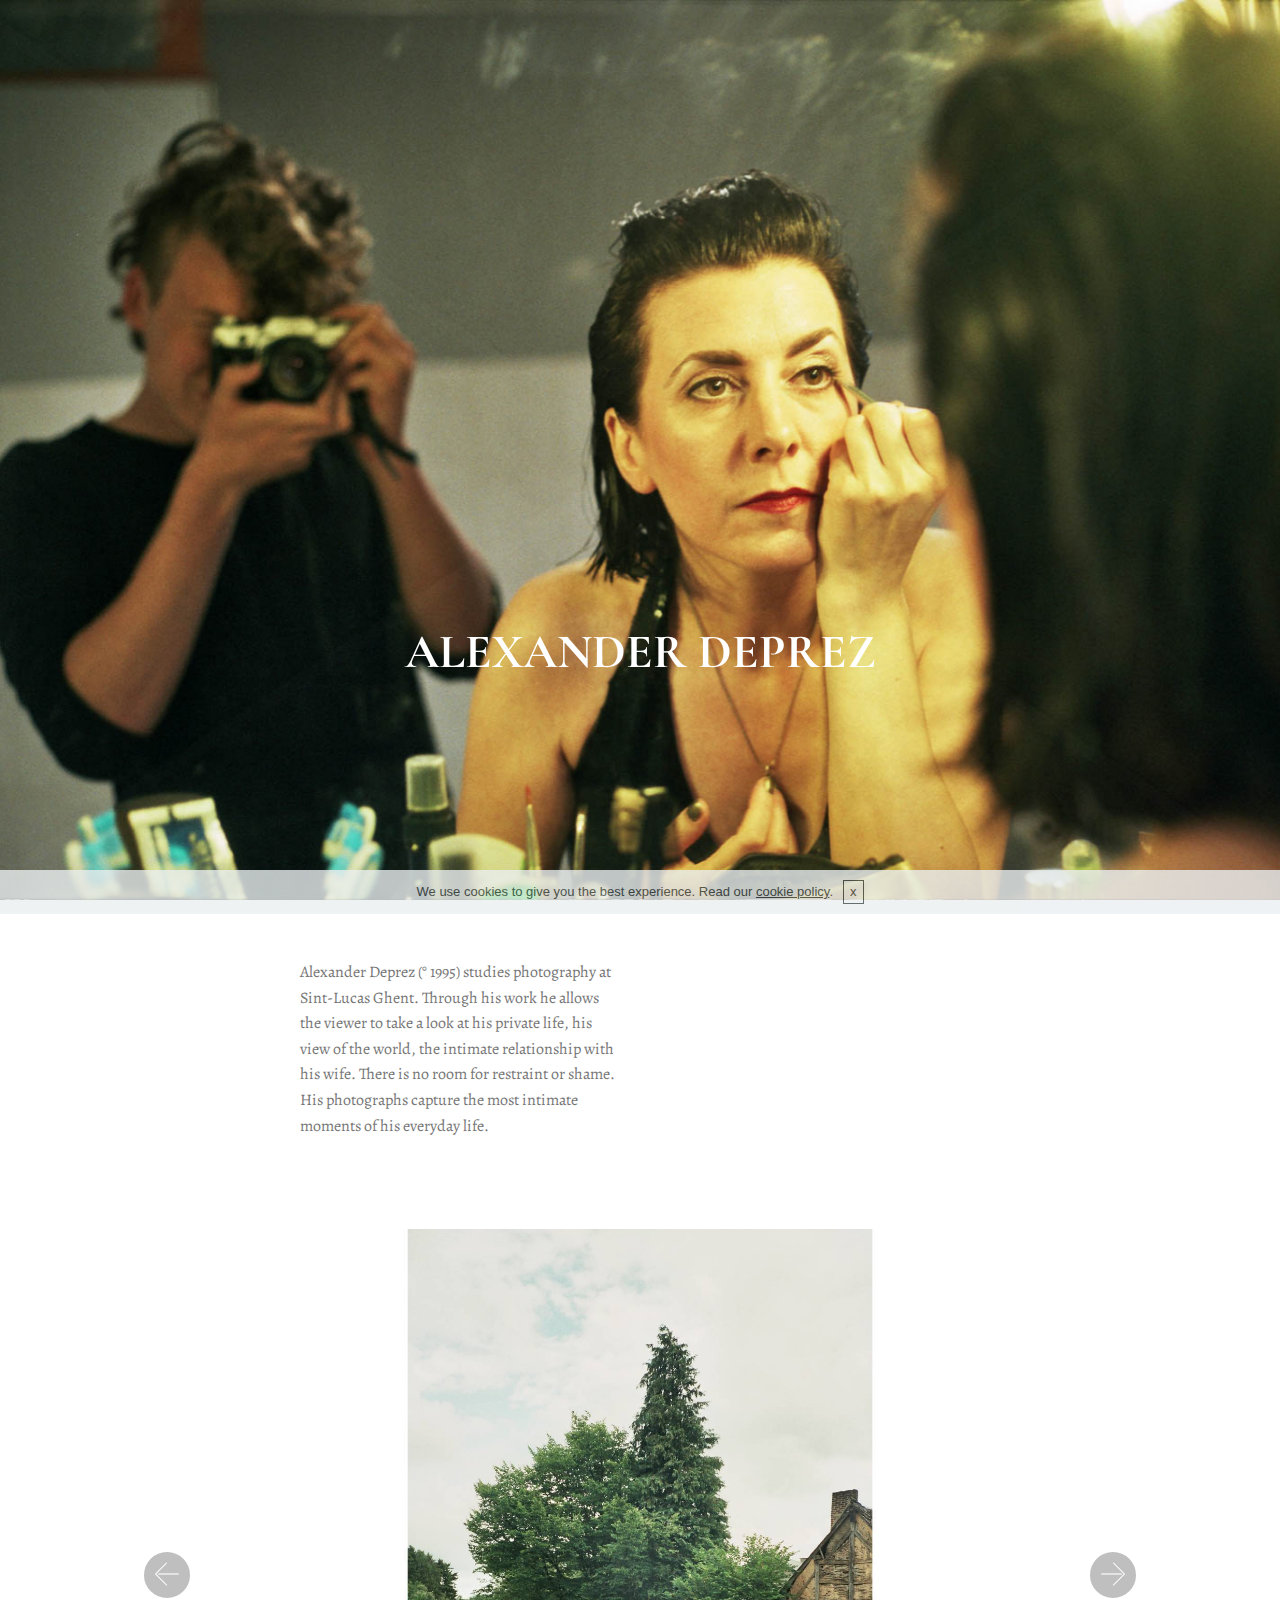
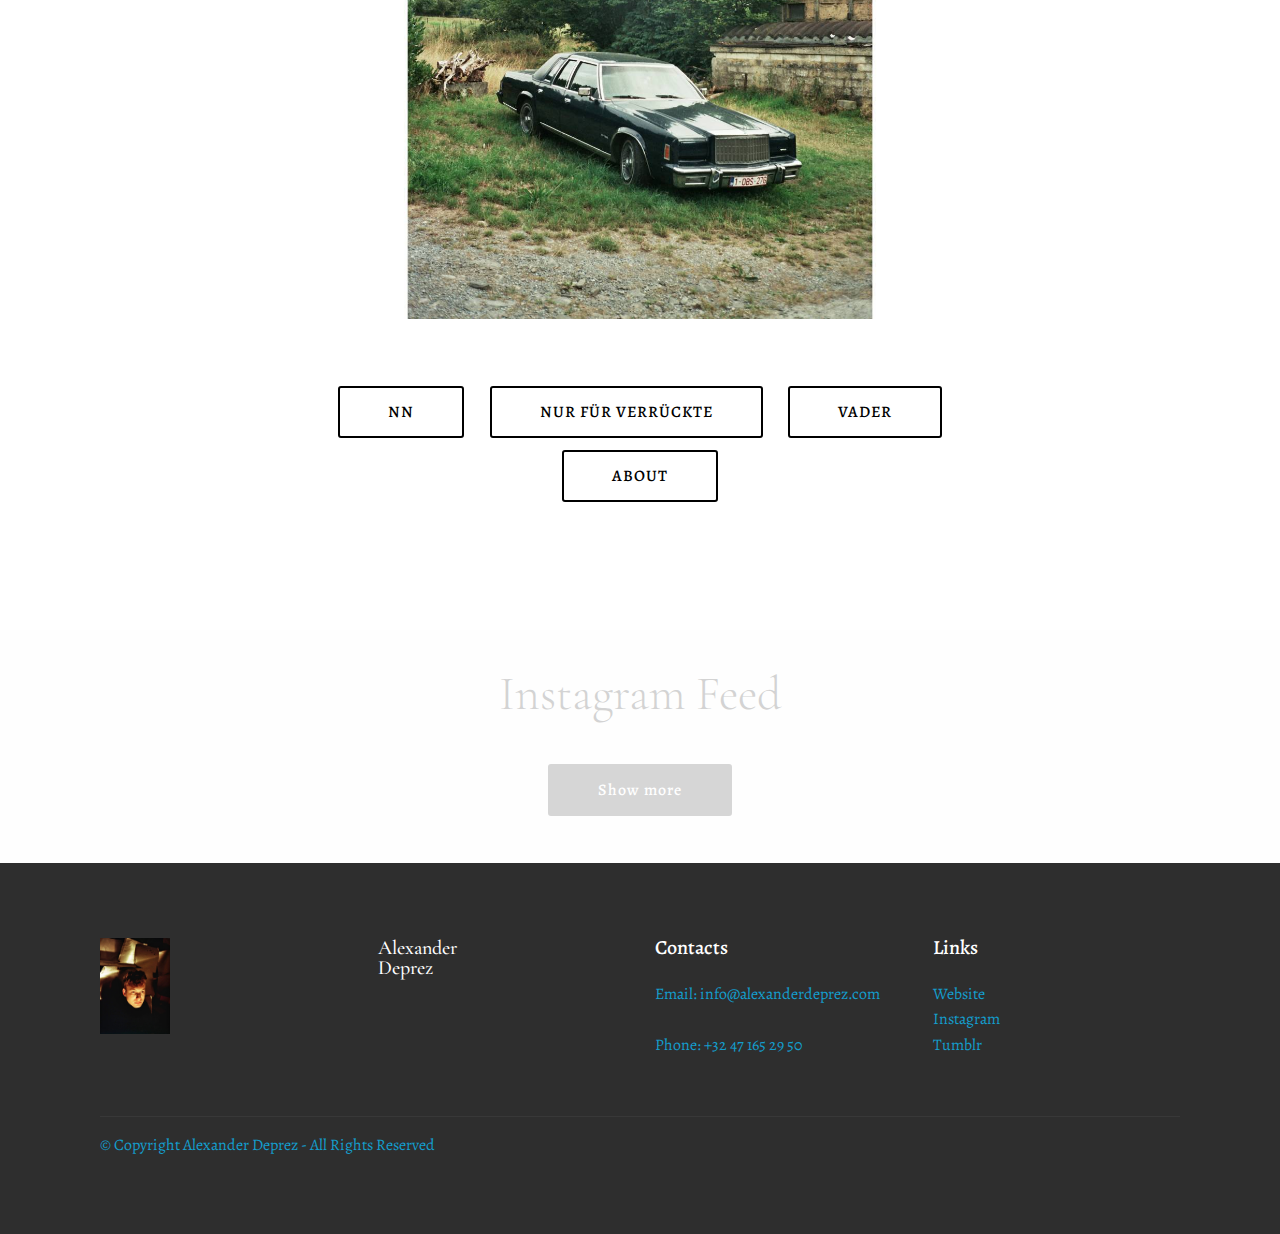
==== commit 7acab880: "create github pages" ====
--- a/index.html
+++ b/index.html
@@ -58,7 +58,7 @@
     
 </section>
 
-<section class="engine"><a href="https://mobirise.ws/l">free html web maker</a></section><section class="mbr-section article content3 cid-qCbAglZoJK" id="content3-o">
+<section class="engine"><a href="https://mobirise.ws/d">best free web software</a></section><section class="mbr-section article content3 cid-qCbAglZoJK" id="content3-o">
       
      
 
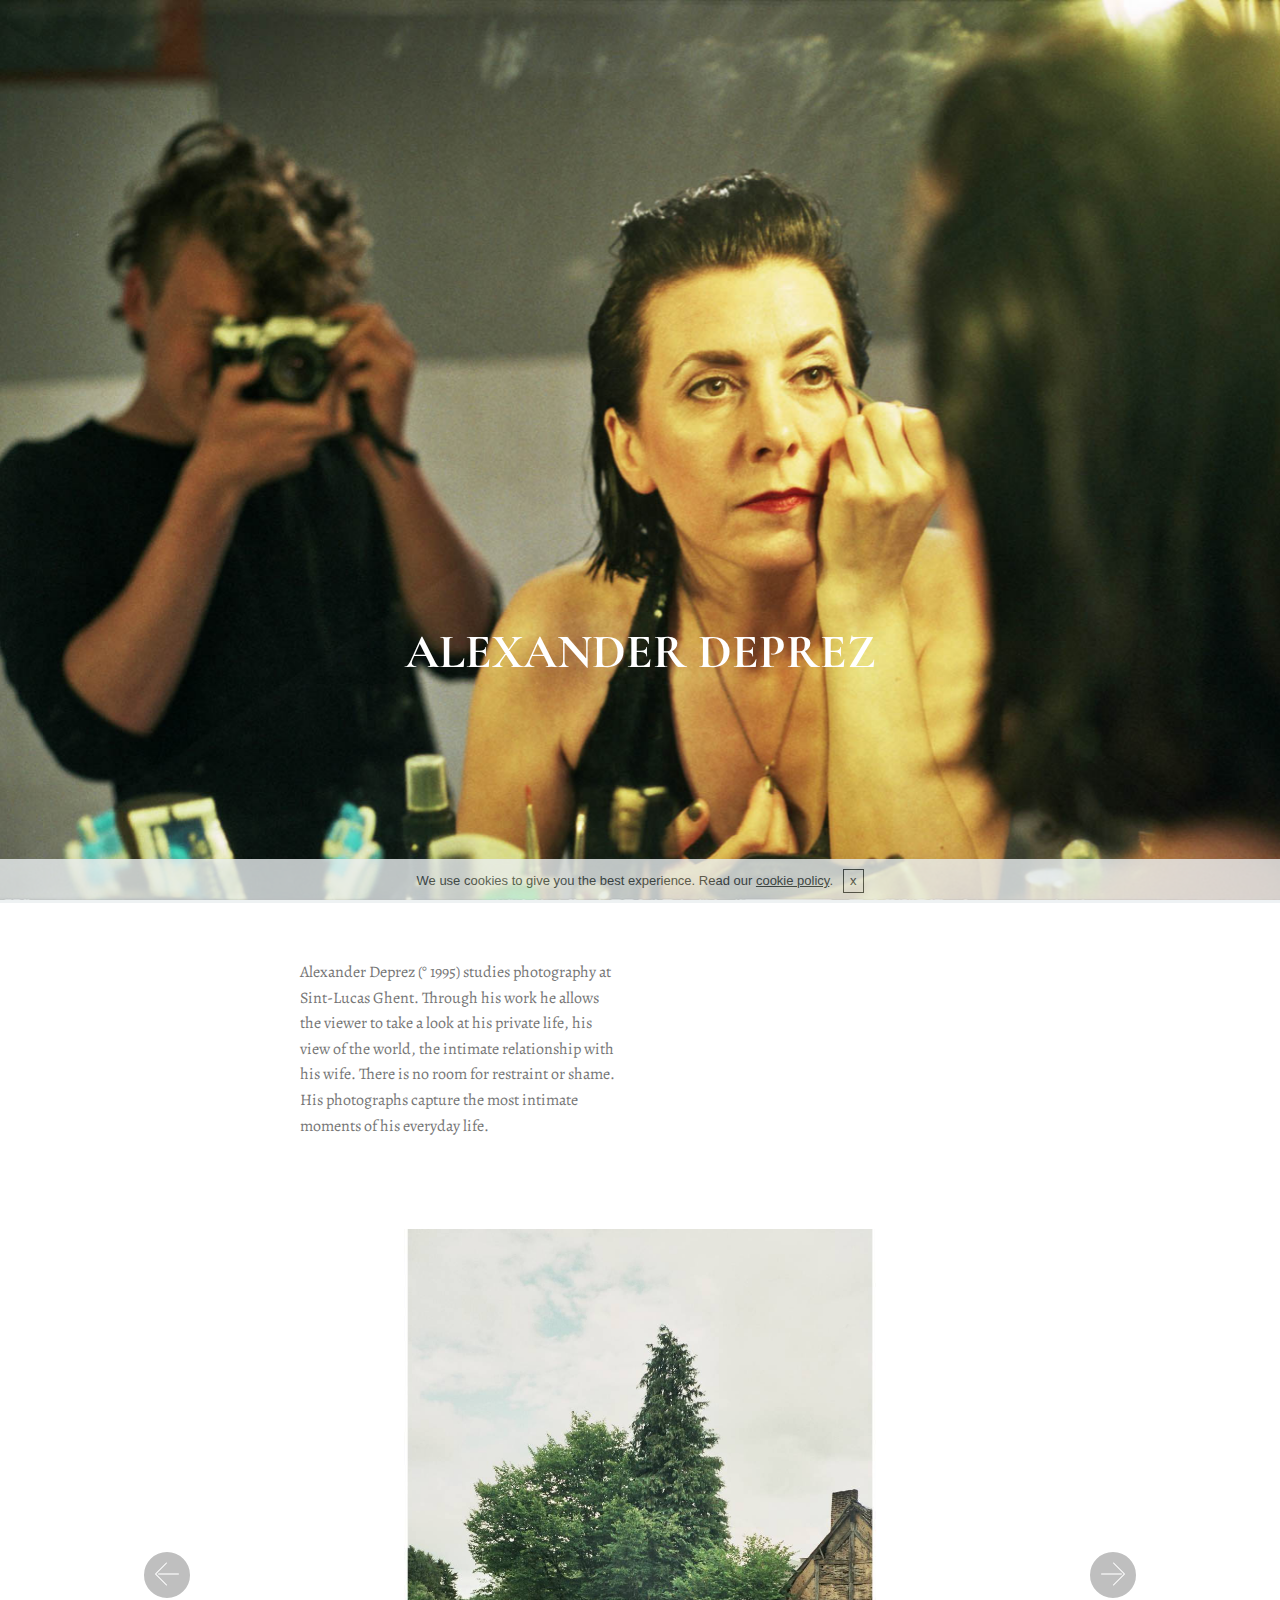
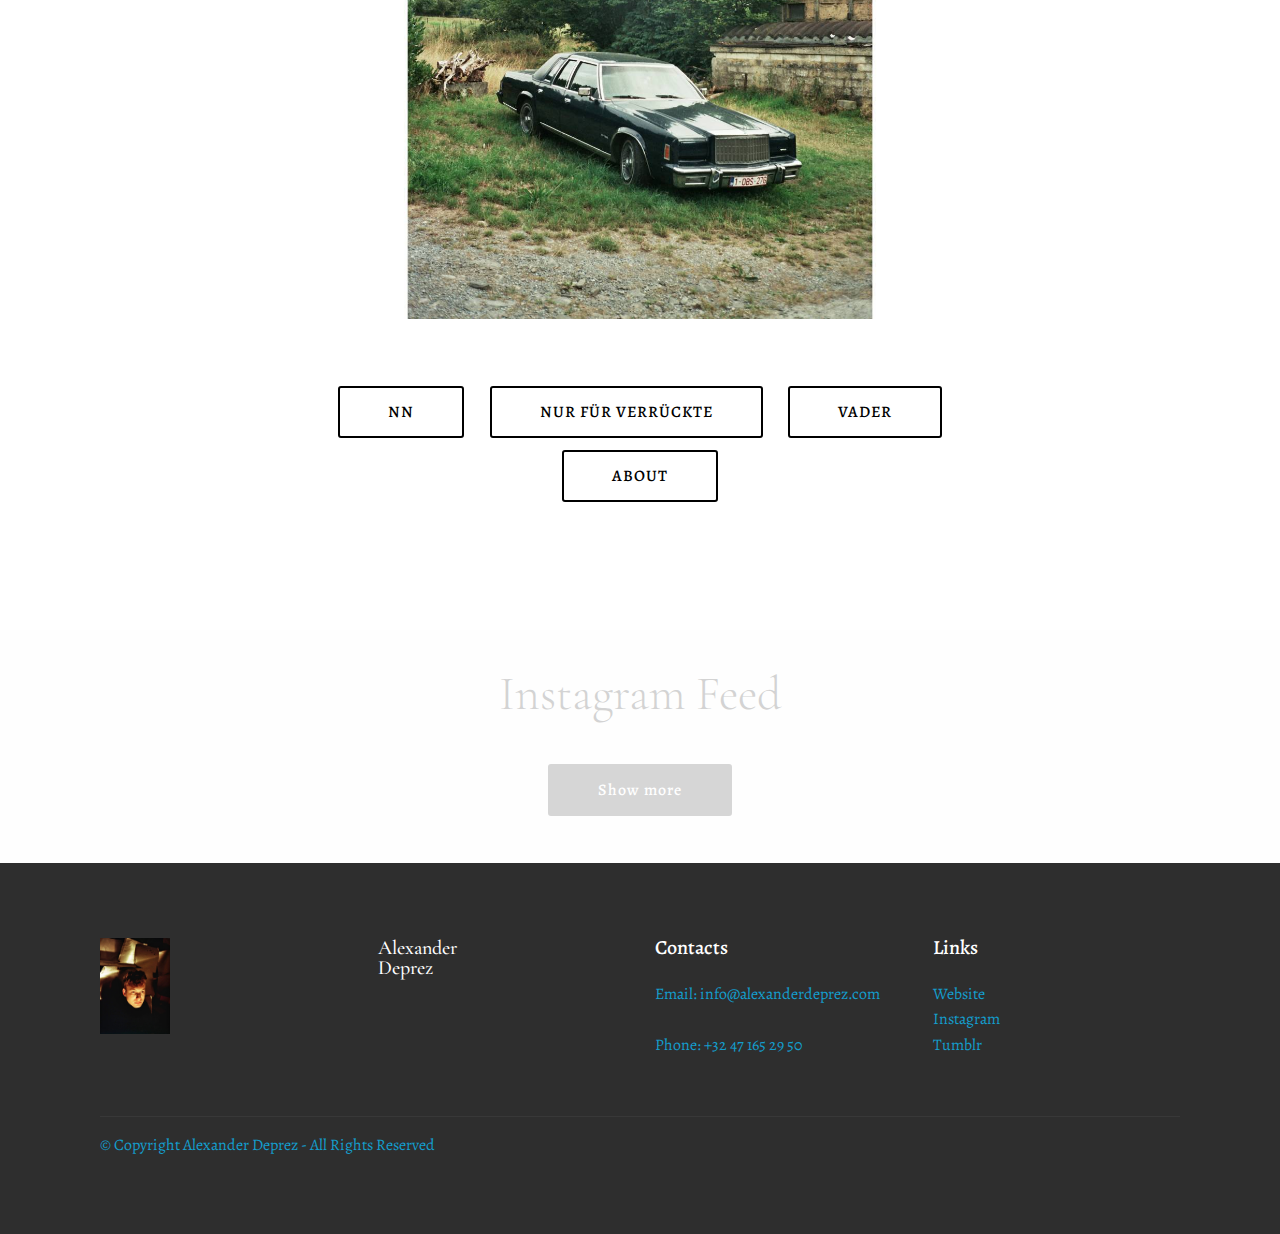
==== commit 35249320: "create github pages" ====
--- a/index.html
+++ b/index.html
@@ -58,7 +58,7 @@
     
 </section>
 
-<section class="engine"><a href="https://mobirise.ws/d">best free web software</a></section><section class="mbr-section article content3 cid-qCbAglZoJK" id="content3-o">
+<section class="engine"><a href="https://mobirise.ws/m">drag and drop site builder</a></section><section class="mbr-section article content3 cid-qCbAglZoJK" id="content3-o">
       
      
 
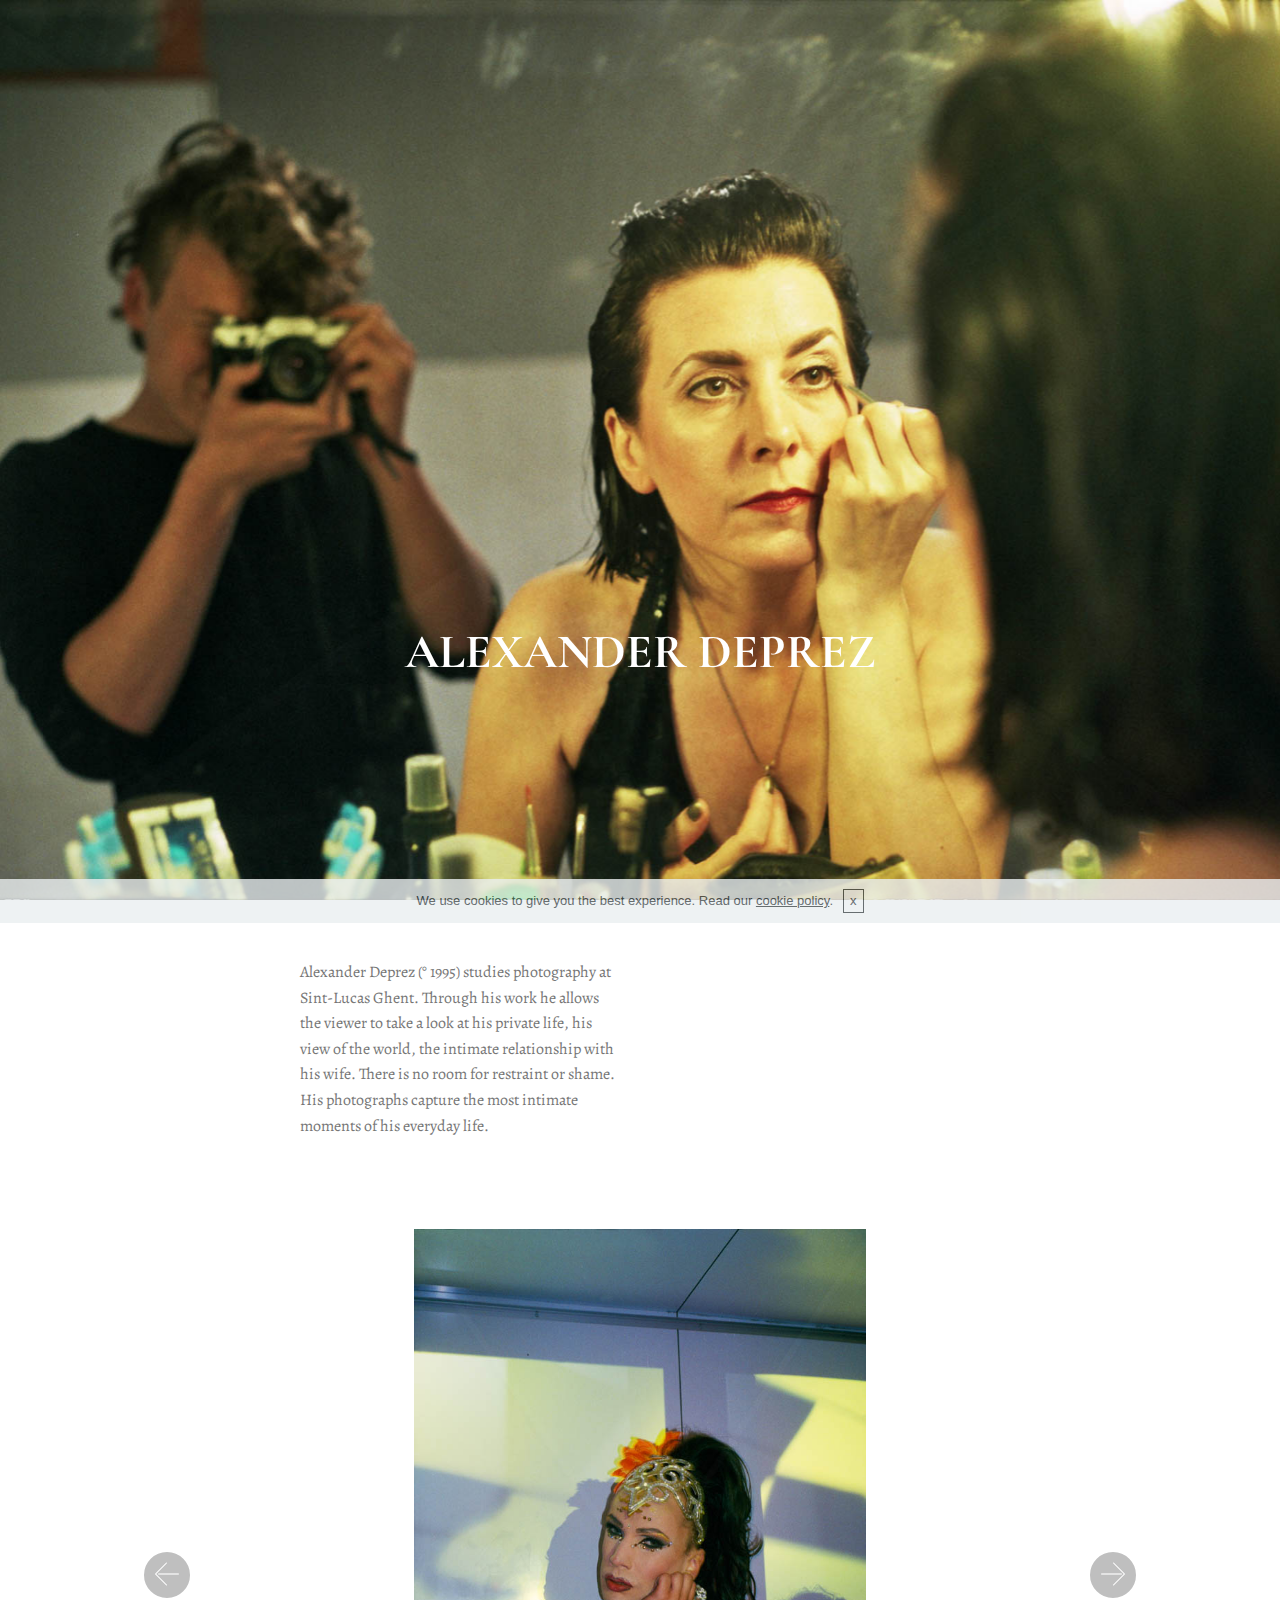
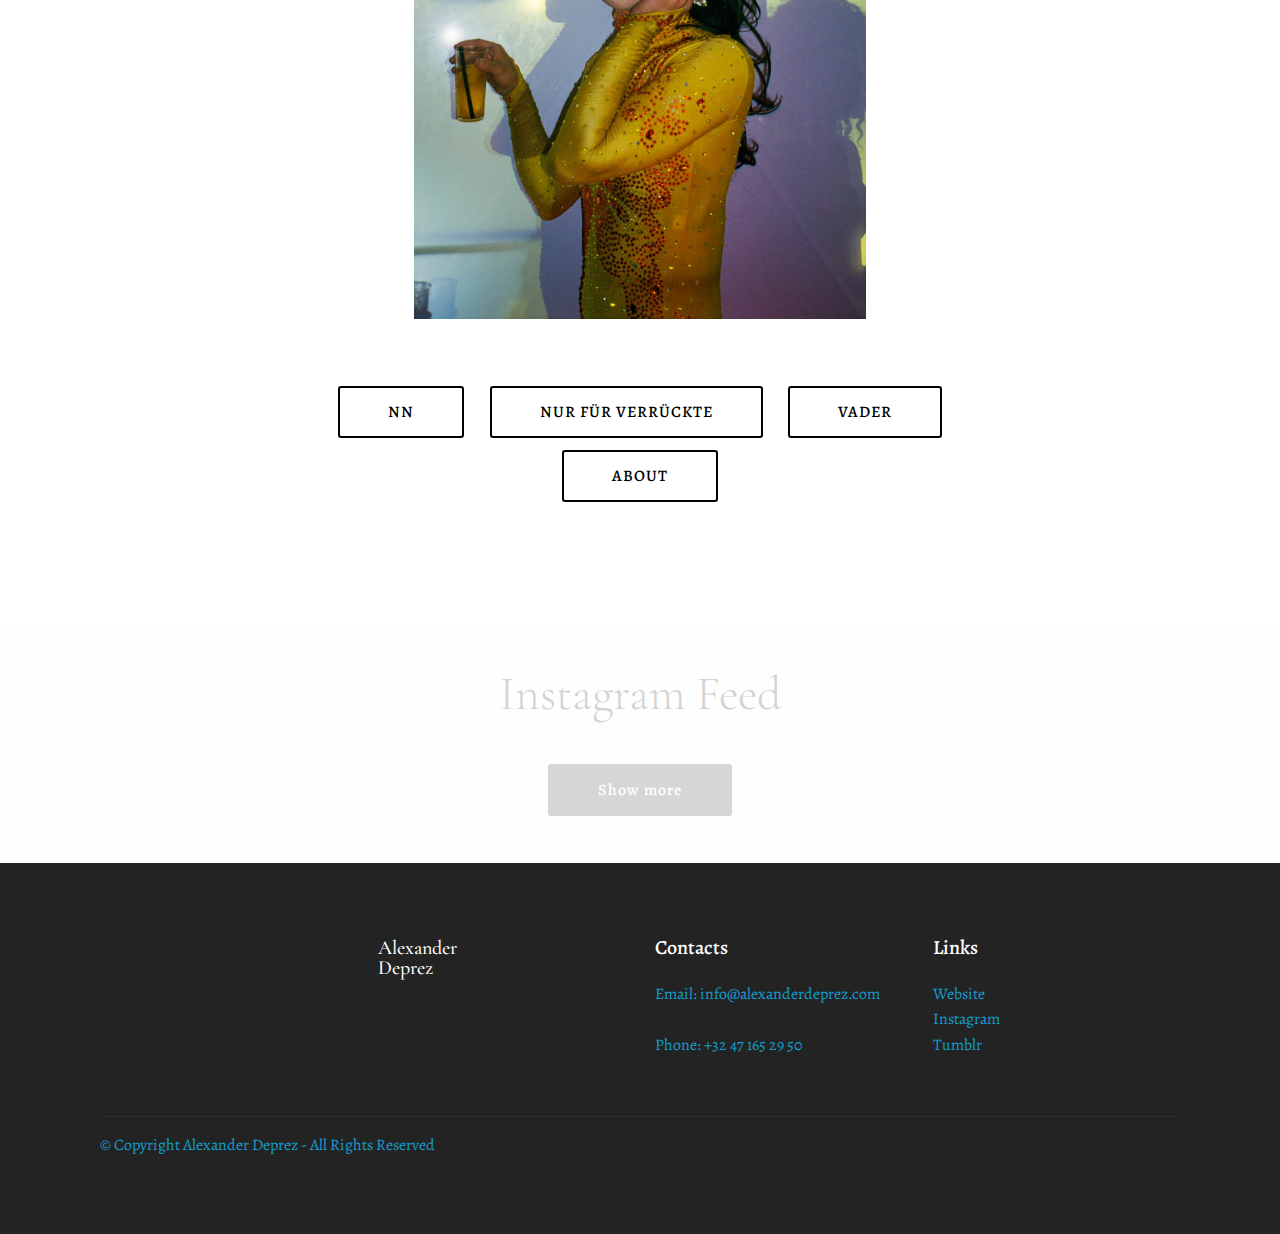
==== commit 4c6d0eaf: "create github pages" ====
--- a/index.html
+++ b/index.html
@@ -58,7 +58,7 @@
     
 </section>
 
-<section class="engine"><a href="https://mobirise.ws/m">drag and drop site builder</a></section><section class="mbr-section article content3 cid-qCbAglZoJK" id="content3-o">
+<section class="engine"><a href="https://mobirise.ws/n">mobile website builder app</a></section><section class="mbr-section article content3 cid-qCbAglZoJK" id="content3-o">
       
      
 
@@ -77,7 +77,7 @@
     
     <div class="container content-slider">
         <div class="content-slider-wrap">
-            <div><div class="mbr-slider slide carousel" data-pause="true" data-keyboard="false" data-ride="false" data-interval="false"><div class="carousel-inner" role="listbox"><div class="carousel-item slider-fullscreen-image" data-bg-video-slide="false" style="background-image: url(assets/images/4-2000x1347.jpg);"><div class="container container-slide"><div class="image_wrapper"><img src="assets/images/4-2000x1347.jpg"><div class="carousel-caption justify-content-center"><div class="col-10 align-center"></div></div></div></div></div><div class="carousel-item slider-fullscreen-image active" data-bg-video-slide="false" style="background-image: url(assets/images/naamloos-1-2000x1333.jpg);"><div class="container container-slide"><div class="image_wrapper"><img src="assets/images/naamloos-1-2000x1333.jpg"><div class="carousel-caption justify-content-center"><div class="col-10 align-center"></div></div></div></div></div><div class="carousel-item slider-fullscreen-image" data-bg-video-slide="false" style="background-image: url(assets/images/9-2000x1333.jpg);"><div class="container container-slide"><div class="image_wrapper"><img src="assets/images/9-2000x1333.jpg"><div class="carousel-caption justify-content-center"><div class="col-10 align-center"></div></div></div></div></div><div class="carousel-item slider-fullscreen-image" data-bg-video-slide="false" style="background-image: url(assets/images/1-2000x1333.jpg);"><div class="container container-slide"><div class="image_wrapper"><img src="assets/images/1-2000x1333.jpg"><div class="carousel-caption justify-content-center"><div class="col-10 align-center"></div></div></div></div></div><div class="carousel-item slider-fullscreen-image" data-bg-video-slide="false" style="background-image: url(assets/images/6-2000x1333.jpg);"><div class="container container-slide"><div class="image_wrapper"><img src="assets/images/6-2000x1333.jpg"><div class="carousel-caption justify-content-center"><div class="col-10 align-center"></div></div></div></div></div><div class="carousel-item slider-fullscreen-image" data-bg-video-slide="false" style="background-image: url(assets/images/7-2000x1333.jpg);"><div class="container container-slide"><div class="image_wrapper"><img src="assets/images/7-2000x1333.jpg"><div class="carousel-caption justify-content-center"><div class="col-10 align-center"></div></div></div></div></div><div class="carousel-item slider-fullscreen-image" data-bg-video-slide="false" style="background-image: url(assets/images/4-2000x1333.jpg);"><div class="container container-slide"><div class="image_wrapper"><img src="assets/images/4-2000x1333.jpg"><div class="carousel-caption justify-content-center"><div class="col-10 align-center"></div></div></div></div></div><div class="carousel-item slider-fullscreen-image" data-bg-video-slide="false" style="background-image: url(assets/images/5-2000x1333.jpg);"><div class="container container-slide"><div class="image_wrapper"><img src="assets/images/5-2000x1333.jpg"><div class="carousel-caption justify-content-center"><div class="col-10 align-center"></div></div></div></div></div><div class="carousel-item slider-fullscreen-image" data-bg-video-slide="false" style="background-image: url(assets/images/3-2000x1333.jpg);"><div class="container container-slide"><div class="image_wrapper"><img src="assets/images/3-2000x1333.jpg"><div class="carousel-caption justify-content-center"><div class="col-10 align-center"></div></div></div></div></div></div><a data-app-prevent-settings="" class="carousel-control carousel-control-prev" role="button" data-slide="prev" href="#slider2-1a"><span aria-hidden="true" class="mbri-left mbr-iconfont"></span><span class="sr-only">Previous</span></a><a data-app-prevent-settings="" class="carousel-control carousel-control-next" role="button" data-slide="next" href="#slider2-1a"><span aria-hidden="true" class="mbri-right mbr-iconfont"></span><span class="sr-only">Next</span></a></div></div> 
+            <div><div class="mbr-slider slide carousel" data-pause="true" data-keyboard="false" data-ride="false" data-interval="false"><div class="carousel-inner" role="listbox"><div class="carousel-item slider-fullscreen-image" data-bg-video-slide="false" style="background-image: url(assets/images/adp-1.jpg);"><div class="container container-slide"><div class="image_wrapper"><img src="assets/images/adp-1.jpg"><div class="carousel-caption justify-content-center"><div class="col-10 align-center"></div></div></div></div></div><div class="carousel-item slider-fullscreen-image" data-bg-video-slide="false" style="background-image: url(assets/images/naamloos-1.jpg);"><div class="container container-slide"><div class="image_wrapper"><img src="assets/images/naamloos-1.jpg"><div class="carousel-caption justify-content-center"><div class="col-10 align-center"></div></div></div></div></div><div class="carousel-item slider-fullscreen-image" data-bg-video-slide="false" style="background-image: url(assets/images/9.jpg);"><div class="container container-slide"><div class="image_wrapper"><img src="assets/images/9.jpg"><div class="carousel-caption justify-content-center"><div class="col-10 align-center"></div></div></div></div></div><div class="carousel-item slider-fullscreen-image" data-bg-video-slide="false" style="background-image: url(assets/images/1.jpg);"><div class="container container-slide"><div class="image_wrapper"><img src="assets/images/1.jpg"><div class="carousel-caption justify-content-center"><div class="col-10 align-center"></div></div></div></div></div><div class="carousel-item slider-fullscreen-image" data-bg-video-slide="false" style="background-image: url(assets/images/6.jpg);"><div class="container container-slide"><div class="image_wrapper"><img src="assets/images/6.jpg"><div class="carousel-caption justify-content-center"><div class="col-10 align-center"></div></div></div></div></div><div class="carousel-item slider-fullscreen-image" data-bg-video-slide="false" style="background-image: url(assets/images/7.jpg);"><div class="container container-slide"><div class="image_wrapper"><img src="assets/images/7.jpg"><div class="carousel-caption justify-content-center"><div class="col-10 align-center"></div></div></div></div></div><div class="carousel-item slider-fullscreen-image" data-bg-video-slide="false" style="background-image: url(assets/images/4.jpg);"><div class="container container-slide"><div class="image_wrapper"><img src="assets/images/4.jpg"><div class="carousel-caption justify-content-center"><div class="col-10 align-center"></div></div></div></div></div><div class="carousel-item slider-fullscreen-image" data-bg-video-slide="false" style="background-image: url(assets/images/5-1.jpg);"><div class="container container-slide"><div class="image_wrapper"><img src="assets/images/5-1.jpg"><div class="carousel-caption justify-content-center"><div class="col-10 align-center"></div></div></div></div></div><div class="carousel-item slider-fullscreen-image" data-bg-video-slide="false" style="background-image: url(assets/images/3.jpg);"><div class="container container-slide"><div class="image_wrapper"><img src="assets/images/3.jpg"><div class="carousel-caption justify-content-center"><div class="col-10 align-center"></div></div></div></div></div><div class="carousel-item slider-fullscreen-image" data-bg-video-slide="false" style="background-image: url(assets/images/5-2.jpg);"><div class="container container-slide"><div class="image_wrapper"><img src="assets/images/5-2.jpg"><div class="carousel-caption justify-content-center"><div class="col-10 align-center"></div></div></div></div></div><div class="carousel-item slider-fullscreen-image active" data-bg-video-slide="false" style="background-image: url(assets/images/adp-4.jpg);"><div class="container container-slide"><div class="image_wrapper"><img src="assets/images/adp-4.jpg"><div class="carousel-caption justify-content-center"><div class="col-10 align-center"></div></div></div></div></div></div><a data-app-prevent-settings="" class="carousel-control carousel-control-prev" role="button" data-slide="prev" href="#slider2-1a"><span aria-hidden="true" class="mbri-left mbr-iconfont"></span><span class="sr-only">Previous</span></a><a data-app-prevent-settings="" class="carousel-control carousel-control-next" role="button" data-slide="next" href="#slider2-1a"><span aria-hidden="true" class="mbri-right mbr-iconfont"></span><span class="sr-only">Next</span></a></div></div> 
         </div>
     </div>
 </section>
@@ -123,7 +123,7 @@
     </div>
 </section>
 
-<section class="mbr-instagram-feed" data-rows="3" data-per-row-slider="" data-spacing="18" data-full-width="" data-token="325593887.727bfe1.fb05ec764ca1406b9bca5557d190be5a" data-per-row-grid="3" id="instagram-feed-block-1c" data-rv-view="37" style="background-color: rgb(250, 250, 250); padding-top: 40px; padding-bottom: 40px;">
+<section class="mbr-instagram-feed" data-rows="3" data-per-row-slider="" data-spacing="18" data-full-width="" data-token="325593887.727bfe1.fb05ec764ca1406b9bca5557d190be5a" data-per-row-grid="3" id="instagram-feed-block-1c" data-rv-view="2" style="background-color: rgb(250, 250, 250); padding-top: 40px; padding-bottom: 40px;">
     
     <div class="container container_toggle">
         <div class="row">
@@ -148,9 +148,9 @@
         <div class="media-container-row content text-white">
             <div class="col-12 col-md-3">
                 <div class="media-wrap">
-                    <a href="http://alexanderdeprez.tumblr.com">
-                        <img src="assets/images/23757920-1615281675195262-739306890-o-1403x1920.jpg" alt="Mobirise" title="">
-                    </a>
+                    
+                        <img src="assets/images/schermafbeelding-2018-05-28-om-14.39.05.png" alt="Mobirise" title="">
+                    
                 </div>
             </div>
             <div class="col-12 col-md-3 mbr-fonts-style display-1">
--- a/assets/mobirise/css/mbr-additional.css
+++ b/assets/mobirise/css/mbr-additional.css
@@ -1595,7 +1595,7 @@
 .cid-qARVSk98fc {
   padding-top: 75px;
   padding-bottom: 60px;
-  background-color: #2e2e2e;
+  background-color: #232323;
 }
 @media (max-width: 767px) {
   .cid-qARVSk98fc .content {
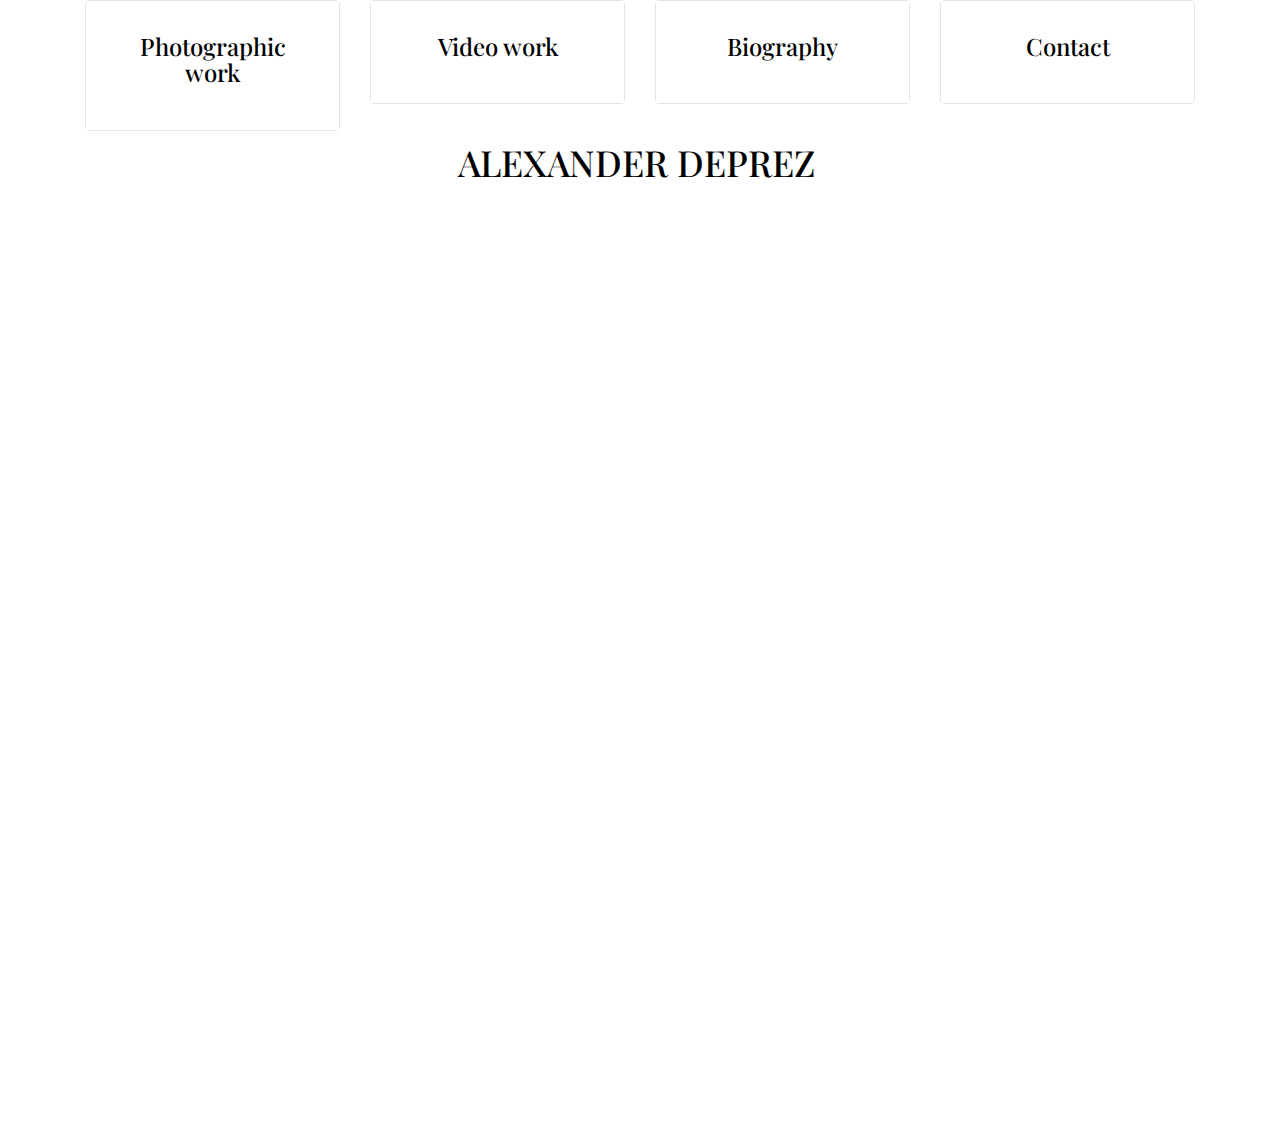
==== commit 64890de6: "create github pages" ====
--- a/index.html
+++ b/index.html
@@ -1,215 +1,107 @@
 <!DOCTYPE html>
 <html >
 <head>
-  <!-- Site made with Mobirise Website Builder v4.6.7, https://mobirise.com -->
+  <!-- Site made with Mobirise Website Builder v4.8.7, https://mobirise.com -->
   <meta charset="UTF-8">
   <meta http-equiv="X-UA-Compatible" content="IE=edge">
-  <meta name="generator" content="Mobirise v4.6.7, mobirise.com">
+  <meta name="generator" content="Mobirise v4.8.7, mobirise.com">
   <meta name="viewport" content="width=device-width, initial-scale=1, minimum-scale=1">
-  <link rel="shortcut icon" href="assets/images/1-0292-128x192.png" type="image/x-icon">
+  <link rel="shortcut icon" href="assets/images/logo.png" type="image/x-icon">
   <meta name="description" content="">
   <title>Home</title>
-  <link rel="stylesheet" href="assets/web/assets/mobirise-icons/mobirise-icons.css">
+  <link rel="stylesheet" href="https://fonts.googleapis.com/css?family=Playfair+Display:400,700&subset=latin,cyrillic">
+  <link rel="stylesheet" href="https://fonts.googleapis.com/css?family=Alegreya+Sans:400,700&subset=latin,vietnamese,latin-ext">
   <link rel="stylesheet" href="assets/tether/tether.min.css">
   <link rel="stylesheet" href="assets/bootstrap/css/bootstrap.min.css">
-  <link rel="stylesheet" href="assets/bootstrap/css/bootstrap-grid.min.css">
-  <link rel="stylesheet" href="assets/bootstrap/css/bootstrap-reboot.min.css">
-  <link rel="stylesheet" href="assets/socicon/css/styles.css">
-  <link rel="stylesheet" href="assets/style.css">
-  <link rel="stylesheet" href="assets/slick.css">
-  <link rel="stylesheet" href="assets/theme/css/style.css">
+  <link rel="stylesheet" href="assets/puritym/css/style.css">
   <link rel="stylesheet" href="assets/mobirise/css/mbr-additional.css" type="text/css">
   
   
   
 </head>
 <body>
-
-<!-- Google Analytics -->
-<!-- Global site tag (gtag.js) - Google Analytics -->
-<script async src="https://www.googletagmanager.com/gtag/js?id=UA-110276883-1"></script>
-<script>
-  window.dataLayer = window.dataLayer || [];
-  function gtag(){dataLayer.push(arguments);}
-  gtag('js', new Date());
-
-  gtag('config', 'UA-110276883-1');
-</script>
-
-<!-- /Google Analytics -->
-
-
-  <section class="cid-qBwxlmc8FU mbr-fullscreen mbr-parallax-background" id="header2-i">
-
+  <section class="mbr-section mbr-section-small" id="content4-1" data-rv-view="0" style="background-color: rgb(255, 255, 255); padding-top: 0rem; padding-bottom: 0rem;">
     
-
-    
-
-    <div class="container align-center">
-        <div class="row justify-content-md-center">
-            <div class="mbr-white col-md-10">
-                <h1 class="mbr-section-title mbr-bold pb-3 mbr-fonts-style display-2"><br><br><br><br><br><br><br><br>ALEXANDER DEPREZ</h1>
-                
-                <p class="mbr-text pb-3 mbr-fonts-style display-5"></p>
-                
+    <div class="container">
+        <div class="row">
+            <div class="col-sm-6 col-md-3">
+                <div class="card cart-block">
+                    <div class="card-block">
+                        <h4 class="card-title text-xs-center"><a href="page1.html" class="text-black">Photographic work</a></h4>
+                        
+                    </div>
+                </div>
             </div>
-        </div>
-    </div>
-    
-</section>
-
-<section class="engine"><a href="https://mobirise.ws/n">mobile website builder app</a></section><section class="mbr-section article content3 cid-qCbAglZoJK" id="content3-o">
-      
-     
-
-    <div class="container">
-        <div class="media-container-row">
-            <div class="row col-12 col-md-8">
-                <div class="col-12 col-md-6 pr-lg-4 mbr-text mbr-fonts-style display-7">Alexander Deprez (° 1995) studies photography at Sint-Lucas Ghent. Through his work he allows the viewer to take a look at his private life, his view of the world, the intimate relationship with his wife. There is no room for restraint or shame. His photographs capture the most intimate moments of his everyday life.</div>
-                <div class="col-12 col-md-6 pl-lg-4 mbr-text mbr-fonts-style display-7"></div>
+            <div class="col-sm-6 col-md-3">
+                <div class="card cart-block">
+                    <div class="card-block">
+                        <h4 class="card-title text-xs-center"><a href="page2.html" class="text-black">Video work</a></h4>
+                        
+                    </div>
+                </div>
             </div>
-        </div>
-    </div>
-</section>
-
-<section class="carousel slide cid-qN72ATC5OJ" data-interval="false" id="slider2-1a">
-
-    
-    <div class="container content-slider">
-        <div class="content-slider-wrap">
-            <div><div class="mbr-slider slide carousel" data-pause="true" data-keyboard="false" data-ride="false" data-interval="false"><div class="carousel-inner" role="listbox"><div class="carousel-item slider-fullscreen-image" data-bg-video-slide="false" style="background-image: url(assets/images/adp-1.jpg);"><div class="container container-slide"><div class="image_wrapper"><img src="assets/images/adp-1.jpg"><div class="carousel-caption justify-content-center"><div class="col-10 align-center"></div></div></div></div></div><div class="carousel-item slider-fullscreen-image" data-bg-video-slide="false" style="background-image: url(assets/images/naamloos-1.jpg);"><div class="container container-slide"><div class="image_wrapper"><img src="assets/images/naamloos-1.jpg"><div class="carousel-caption justify-content-center"><div class="col-10 align-center"></div></div></div></div></div><div class="carousel-item slider-fullscreen-image" data-bg-video-slide="false" style="background-image: url(assets/images/9.jpg);"><div class="container container-slide"><div class="image_wrapper"><img src="assets/images/9.jpg"><div class="carousel-caption justify-content-center"><div class="col-10 align-center"></div></div></div></div></div><div class="carousel-item slider-fullscreen-image" data-bg-video-slide="false" style="background-image: url(assets/images/1.jpg);"><div class="container container-slide"><div class="image_wrapper"><img src="assets/images/1.jpg"><div class="carousel-caption justify-content-center"><div class="col-10 align-center"></div></div></div></div></div><div class="carousel-item slider-fullscreen-image" data-bg-video-slide="false" style="background-image: url(assets/images/6.jpg);"><div class="container container-slide"><div class="image_wrapper"><img src="assets/images/6.jpg"><div class="carousel-caption justify-content-center"><div class="col-10 align-center"></div></div></div></div></div><div class="carousel-item slider-fullscreen-image" data-bg-video-slide="false" style="background-image: url(assets/images/7.jpg);"><div class="container container-slide"><div class="image_wrapper"><img src="assets/images/7.jpg"><div class="carousel-caption justify-content-center"><div class="col-10 align-center"></div></div></div></div></div><div class="carousel-item slider-fullscreen-image" data-bg-video-slide="false" style="background-image: url(assets/images/4.jpg);"><div class="container container-slide"><div class="image_wrapper"><img src="assets/images/4.jpg"><div class="carousel-caption justify-content-center"><div class="col-10 align-center"></div></div></div></div></div><div class="carousel-item slider-fullscreen-image" data-bg-video-slide="false" style="background-image: url(assets/images/5-1.jpg);"><div class="container container-slide"><div class="image_wrapper"><img src="assets/images/5-1.jpg"><div class="carousel-caption justify-content-center"><div class="col-10 align-center"></div></div></div></div></div><div class="carousel-item slider-fullscreen-image" data-bg-video-slide="false" style="background-image: url(assets/images/3.jpg);"><div class="container container-slide"><div class="image_wrapper"><img src="assets/images/3.jpg"><div class="carousel-caption justify-content-center"><div class="col-10 align-center"></div></div></div></div></div><div class="carousel-item slider-fullscreen-image" data-bg-video-slide="false" style="background-image: url(assets/images/5-2.jpg);"><div class="container container-slide"><div class="image_wrapper"><img src="assets/images/5-2.jpg"><div class="carousel-caption justify-content-center"><div class="col-10 align-center"></div></div></div></div></div><div class="carousel-item slider-fullscreen-image active" data-bg-video-slide="false" style="background-image: url(assets/images/adp-4.jpg);"><div class="container container-slide"><div class="image_wrapper"><img src="assets/images/adp-4.jpg"><div class="carousel-caption justify-content-center"><div class="col-10 align-center"></div></div></div></div></div></div><a data-app-prevent-settings="" class="carousel-control carousel-control-prev" role="button" data-slide="prev" href="#slider2-1a"><span aria-hidden="true" class="mbri-left mbr-iconfont"></span><span class="sr-only">Previous</span></a><a data-app-prevent-settings="" class="carousel-control carousel-control-next" role="button" data-slide="next" href="#slider2-1a"><span aria-hidden="true" class="mbri-right mbr-iconfont"></span><span class="sr-only">Next</span></a></div></div> 
-        </div>
-    </div>
-</section>
-
-<section class="mbr-section content8 cid-qCbIcO7bTJ" id="content8-v">
-
-    
-
-    <div class="container">
-        <div class="media-container-row title">
-            <div class="col-12 col-md-8">
-                <div class="mbr-section-btn align-center"><a class="btn btn-black-outline display-4" href="page1.html">NN</a>  
-                    <a class="btn btn-black-outline display-4" href="page2.html">NUR FÜR VERRÜCKTE</a> <a class="btn btn-black-outline display-4" href="page3.html">VADER</a></div>
+            <div class="col-sm-6 col-md-3">
+                <div class="card cart-block">
+                    <div class="card-block">
+                        <h4 class="card-title text-xs-center"><a href="page3.html" class="text-black">Biography</a></h4>
+                        
+                    </div>
+                </div>
             </div>
-        </div>
-    </div>
-</section>
-
-<section class="mbr-section content8 cid-qN70C7svws" id="content8-19">
-
-    
-
-    <div class="container">
-        <div class="media-container-row title">
-            <div class="col-12 col-md-8">
-                <div class="mbr-section-btn align-center"><a class="btn btn-black-outline display-4" href="page4.html">ABOUT</a></div>
-            </div>
-        </div>
-    </div>
-</section>
-
-<section class="mbr-section article content3 cid-qCbb4vfENj" id="content3-l">
-      
-     
-
-    <div class="container">
-        <div class="media-container-row">
-            <div class="row col-12 col-md-8">
-                <div class="col-12 col-md-6 pr-lg-4 mbr-text mbr-fonts-style display-7"></div>
-                <div class="col-12 col-md-6 pl-lg-4 mbr-text mbr-fonts-style display-7"></div>
-            </div>
-        </div>
-    </div>
-</section>
-
-<section class="mbr-instagram-feed" data-rows="3" data-per-row-slider="" data-spacing="18" data-full-width="" data-token="325593887.727bfe1.fb05ec764ca1406b9bca5557d190be5a" data-per-row-grid="3" id="instagram-feed-block-1c" data-rv-view="2" style="background-color: rgb(250, 250, 250); padding-top: 40px; padding-bottom: 40px;">
-    
-    <div class="container container_toggle">
-        <div class="row">
-            <div class="col">
-                <div class="inst">
-                    <h1 class="inst__title align-center mbr-fonts-style display-2">Instagram Feed</h1>
-                    <div class="inst__content"></div>
-                    <div class="inst__more mbr-section-btn align-center" buttons="0"><a class="btn btn-md display-4 btn-black" href="#" data-max-id="1717626116040110033_325593887">Show more</a></div>
+            <div class="col-sm-6 col-md-3">
+                <div class="card cart-block">
+                    <div class="card-block">
+                        <h4 class="card-title text-xs-center"><a href="page4.html" class="text-black">Contact</a></h4>
+                        
+                    </div>
                 </div>
             </div>
         </div>
     </div>
 </section>
 
-<section class="cid-qARVSk98fc" id="footer1-g">
-
-    
-
+<section class="mbr-section mbr-section-small" id="msg-box2-3" data-rv-view="3" style="background-color: rgb(255, 255, 255); padding-top: 0rem; padding-bottom: 3rem;">
     
 
     <div class="container">
-        <div class="media-container-row content text-white">
-            <div class="col-12 col-md-3">
-                <div class="media-wrap">
+        <div class="row">
+            
+            <div>
+
+                <div class="col-sm-8">
+                    <h2 class="mbr-section-title h1">ALEXANDER DEPREZ</h2>
                     
-                        <img src="assets/images/schermafbeelding-2018-05-28-om-14.39.05.png" alt="Mobirise" title="">
-                    
-                </div>
-            </div>
-            <div class="col-12 col-md-3 mbr-fonts-style display-1">
-                <h5 class="pb-3">Alexander<br>Deprez</h5>
-                <p class="mbr-text"></p>
-            </div>
-            <div class="col-12 col-md-3 mbr-fonts-style display-7">
-                <h5 class="pb-3">
-                    Contacts
-                </h5>
-                <p class="mbr-text">
-                    Email: info@alexanderdeprez.com &nbsp; &nbsp; &nbsp; &nbsp; &nbsp; &nbsp; &nbsp; &nbsp; &nbsp; &nbsp;<br>Phone: +32 47 165 29 50 &nbsp; &nbsp; &nbsp; &nbsp; &nbsp; &nbsp; &nbsp; &nbsp; &nbsp; &nbsp;<br><br></p>
-            </div>
-            <div class="col-12 col-md-3 mbr-fonts-style display-7">
-                <h5 class="pb-3">
-                    Links
-                </h5>
-                <p class="mbr-text">
-                    <a class="text-primary" href="https://www.alexanderdeprez.com" target="_blank">Website</a>&nbsp;<br><a class="text-primary" href="https://www.instagram.com/alexanderdeprez/">Instagram&nbsp;</a><br><a href="http://alexanderdeprez.tumblr.com" target="_blank">Tumblr</a></p>
-            </div>
-        </div>
-        <div class="footer-lower">
-            <div class="media-container-row">
-                <div class="col-sm-12">
-                    <hr>
-                </div>
-            </div>
-            <div class="media-container-row mbr-white">
-                <div class="col-sm-6 copyright">
-                    <p class="mbr-text mbr-fonts-style display-7">
-                        © Copyright Alexander Deprez - All Rights Reserved
-                    </p>
-                </div>
-                <div class="col-md-6">
-                    
-                </div>
+                </div>                
+                
             </div>
         </div>
     </div>
 </section>
 
+<section class="mbr-section mbr-section-full" id="header1-2" data-rv-view="6" style="background-image: url(assets/images/ryan-charlotte-kissing-2016-2000x1361.jpg);">
+    <div class="mbr-table-cell">
+        
+        <div class="container">
+            <div class="row">
+                <div class="col-md-8 col-md-offset-2 text-xs-center">
+
+                    
+                    
+                    
+                </div>
+            </div>
+        </div>
+        
+    </div>
+</section>
+
 
   <script src="assets/web/assets/jquery/jquery.min.js"></script>
-  <script src="assets/popper/popper.min.js"></script>
   <script src="assets/tether/tether.min.js"></script>
   <script src="assets/bootstrap/js/bootstrap.min.js"></script>
-  <script src="assets/smoothscroll/smooth-scroll.js"></script>
-  <script src="assets/cookies-alert-plugin/cookies-alert-core.js"></script>
-  <script src="assets/cookies-alert-plugin/cookies-alert-script.js"></script>
-  <script src="assets/ytplayer/jquery.mb.ytplayer.min.js"></script>
-  <script src="assets/vimeoplayer/jquery.mb.vimeo_player.js"></script>
-  <script src="assets/bootstrapcarouselswipe/bootstrap-carousel-swipe.js"></script>
-  <script src="assets/parallax/jarallax.min.js"></script>
-  <script src="assets/index.js"></script>
-  <script src="assets/slick.min.js"></script>
-  <script src="assets/theme/js/script.js"></script>
-  <script src="assets/slidervideo/script.js"></script>
+  <script src="assets/smooth-scroll/smooth-scroll.js"></script>
+  <script src="assets/puritym/js/script.js"></script>
   
   
-<input name="cookieData" type="hidden" data-cookie-text="We use cookies to give you the best experience. Read our <a href='privacy.html'>cookie policy</a>.">
-  </body>
+</body>
 </html>--- a/assets/puritym/css/style.css
+++ b/assets/puritym/css/style.css
@@ -0,0 +1,678 @@
+.engine {
+	position: absolute;
+	text-indent: -2400px;
+	text-align: center;
+	padding: 0;
+	top: 0;
+	left: -2400px;
+}/**
+ * BOOTSTRAP CUSTOM
+ */
+.container {
+  position: relative; }
+
+.btn {
+  margin-bottom: 0.5rem; }
+  .btn + .btn {
+    margin-left: 1rem; }
+
+.btn-white {
+  background: #fff;
+  color: inherit; }
+
+.btn-black {
+  background: #000;
+  color: #fff; }
+
+.btn-social,
+.btn-social:hover,
+.btn-social:active,
+.btn-social:focus {
+  color: #fff; }
+
+.display-1 {
+  font-size: 4.3rem;
+  margin-top: 3.9rem;
+  margin-bottom: 2.8rem; }
+
+.display-2 {
+  font-size: 3.5rem;
+  margin-top: 3.5rem;
+  margin-bottom: 2.5rem; }
+
+.display-3 {
+  font-size: 2.8rem;
+  margin-top: 3.2rem;
+  margin-bottom: 2rem; }
+
+.display-4 {
+  font-size: 2.3rem;
+  margin-top: 2.3rem;
+  margin-bottom: 1.8rem; }
+
+p.lead,
+.lead p {
+  margin-bottom: 2rem; }
+
+.card .card-img-top {
+  width: 100%; }
+
+.card-block {
+  background-color: #fff; }
+
+@media (min-width: 768px) {
+  .col-md-4:nth-of-type(3n+1) {
+    clear: left; } }
+@media (min-width: 544px) and (max-width: 767px) {
+  .col-md-4:nth-of-type(odd) {
+    clear: left; } }
+.row.no-gutter {
+  margin-left: 0;
+  margin-right: 0; }
+
+.row.no-gutter > [class*=col-]:not(:first-child),
+.row.no-gutter > [class*=col-]:not(:last-child) {
+  padding-right: 0;
+  padding-left: 0; }
+
+blockquote {
+  padding: .5rem 1rem;
+  margin: 0 0 1rem;
+  margin-bottom: 1rem;
+  font-size: 1.25rem;
+  border-left: .25rem solid #f1c050; }
+
+/**
+ * TYPOGRAPHY
+ */
+body {
+  font-family: "Alegreya Sans", sans-serif; }
+
+h1, h2, h3, h4, h5, h6,
+.h1, .h2, .h3, .h4, .h5, .h6,
+.display-1, .display-2, .display-3, .display-4 {
+  font-family: "Playfair Display", sans-serif; }
+
+/**
+ * MAPS
+ */
+@-webkit-keyframes mapCircleLoading {
+  from {
+    -webkit-transform: rotate(0deg); }
+  to {
+    -webkit-transform: rotate(359deg); } }
+@keyframes mapCircleLoading {
+  from {
+    transform: rotate(0deg); }
+  to {
+    transform: rotate(359deg); } }
+.mbr-map {
+  position: relative; }
+  .mbr-map iframe {
+    height: 100%;
+    width: 100%; }
+  .mbr-map [data-state-details] {
+    color: #6b6763;
+    font-family: "Alegreya Sans", sans-serif;
+    font-size: 1.25rem;
+    height: 1.5em;
+    margin-top: -0.75em;
+    padding-left: 20px;
+    padding-right: 20px;
+    position: absolute;
+    text-align: center;
+    top: 50%;
+    width: 100%; }
+  .mbr-map[data-state] {
+    background: #e9e5dc; }
+  .mbr-map[data-state="loading"] [data-state-details] {
+    display: none; }
+  .mbr-map[data-state="loading"]::after {
+    content: "";
+    -webkit-animation: mapCircleLoading .6s infinite linear;
+    animation: mapCircleLoading .6s infinite linear;
+    border-radius: 50%;
+    border: 6px rgba(255, 255, 255, 0.35) solid;
+    border-top-color: #fff;
+    height: 40px;
+    left: 50%;
+    margin-left: -20px;
+    margin-top: -20px;
+    position: absolute;
+    top: 50%;
+    width: 40px; }
+
+/**
+ * SECTIONS
+ */
+.mbr-section {
+  position: relative;
+  padding-top: 9rem;
+  padding-bottom: 9rem;
+  background-position: 50% 50%;
+  background-repeat: no-repeat;
+  background-size: cover; }
+
+.mbr-section-full {
+  display: table;
+  width: 100%;
+  height: 100vh;
+  padding-top: 0;
+  padding-bottom: 0; }
+
+.mbr-section-small {
+  padding-top: 4.5rem;
+  padding-bottom: 4.5rem; }
+
+.mbr-section-nopadding {
+  padding-top: 0;
+  padding-bottom: 0; }
+
+.mbr-section-title {
+  margin-top: 0; }
+
+.mbr-table {
+  display: table; }
+
+.mbr-table-cell {
+  position: relative;
+  display: table-cell;
+  vertical-align: middle;
+  padding-top: 9rem;
+  padding-bottom: 9rem; }
+
+.mbr-inner-padding {
+  padding: 4rem; }
+
+/* footer */
+.mbr-footer {
+  color: #fff; }
+  .mbr-footer .mbr-map,
+  .mbr-footer .mbr-google-map {
+    height: 300px; }
+  .mbr-footer .form-control {
+    color: #fff;
+    background-color: #26272c;
+    border-color: #1b1c20; }
+  .mbr-footer ul {
+    list-style-type: none;
+    padding: 0; }
+    .mbr-footer ul li {
+      position: relative;
+      padding-left: 1.2rem; }
+      .mbr-footer ul li:before {
+        content: '';
+        position: absolute;
+        margin-left: -1.2rem;
+        width: 10px;
+        height: 1px;
+        top: 50%;
+        background-color: #fff; }
+
+footer.mbr-footer {
+  padding-top: 3rem;
+  padding-bottom: 2rem; }
+
+/**
+ * NAVBAR
+ */
+.mbr-navbar {
+  position: absolute;
+  top: 0;
+  right: 0;
+  left: 0;
+  padding: 1.5rem 1rem;
+  background-color: #fff;
+  z-index: 1030; }
+  .mbr-navbar.navbar-fixed-top {
+    position: fixed; }
+  .mbr-navbar.navbar-transparent {
+    background-color: transparent; }
+  .mbr-navbar .navbar-logo {
+    margin-right: 1.5rem;
+    float: left; }
+  .mbr-navbar .navbar-logo,
+  .mbr-navbar .navbar-logo img {
+    height: 37px; }
+  .mbr-navbar .navbar-brand {
+    margin-right: 1.5rem; }
+  .mbr-navbar .navbar-divider,
+  .mbr-navbar .navbar-nav .nav-item + .nav-item,
+  .mbr-navbar .navbar-nav .nav-link + .nav-link {
+    margin-left: 1rem; }
+  .mbr-navbar .navbar-nav + .navbar-nav {
+    margin-right: 20px; }
+
+.mbr-navbar .hamburger-icon, .navbar-dropdown .hamburger-icon {
+  content: "";
+  width: 16px;
+  -webkit-box-shadow: 0 -6px 0 1px,0 0 0 1px,0 6px 0 1px;
+  -moz-box-shadow: 0 -6px 0 1px,0 0 0 1px,0 6px 0 1px;
+  box-shadow: 0 -6px 0 1px,0 0 0 1px,0 6px 0 1px; }
+
+/**
+ * HELPERS
+ */
+/* Colors */
+.text-white {
+  color: #fff !important; }
+
+.text-black {
+  color: #000 !important; }
+
+/**
+ * Mobirise Classes
+ */
+.mbr-after-navbar:before {
+  content: "";
+  display: block;
+  height: 54px; }
+
+.mbr-section__container--first {
+  padding-bottom: 1rem; }
+
+.mbr-section__container--middle {
+  padding-top: 1rem;
+  padding-bottom: 1rem; }
+
+.mbr-section__container--last {
+  padding-top: 1rem; }
+
+.mbr-overlay,
+.mbr-background-video,
+.mbr-background-video-preview {
+  position: absolute;
+  bottom: 0;
+  left: 0;
+  right: 0;
+  top: 0; }
+
+.mbr-overlay {
+  background-color: #fff;
+  opacity: 0.5;
+  z-index: 1; }
+  .mbr-overlay ~ * {
+    z-index: 2; }
+
+.mbr-background-video-preview {
+  z-index: 0 !important; }
+
+.mbr-figure {
+  display: block;
+  overflow: hidden;
+  position: relative;
+  width: 100%;
+  margin: 0; }
+  .mbr-figure img, .mbr-figure iframe {
+    display: block;
+    width: 100%; }
+  .mbr-figure .mbr-figure-caption {
+    width: 100%;
+    padding: 1.5rem 0;
+    background-color: #FFF8E0; }
+  .mbr-figure .mbr-figure-caption-over {
+    position: absolute;
+    bottom: 0;
+    background-color: rgba(255, 255, 255, 0.5); }
+
+.mbr-map,
+.mbr-google-map {
+  height: 400px; }
+
+.mbr-arrow {
+  position: absolute;
+  text-align: center;
+  font-size: 35px;
+  bottom: 71px;
+  left: 50%;
+  width: 30px;
+  margin-left: -15px;
+  line-height: 1px;
+  padding: 0 20px;
+  -webkit-animation: floating-arrow 1.6s infinite ease-in-out 0s;
+  -o-animation: floating-arrow 1.6s infinite ease-in-out 0s;
+  animation: floating-arrow 1.6s infinite ease-in-out 0s; }
+  .mbr-arrow, .mbr-arrow:hover, .mbr-arrow:focus {
+    color: inherit; }
+
+@-webkit-keyframes floating-arrow {
+  from {
+    -webkit-transform: translateY(0);
+    transform: translateY(0); }
+  65% {
+    -webkit-transform: translateY(11px);
+    transform: translateY(11px); }
+  to {
+    -webkit-transform: translateY(0);
+    transform: translateY(0); } }
+@-o-keyframes floating-arrow {
+  from {
+    -webkit-transform: translateY(0);
+    transform: translateY(0); }
+  65% {
+    -webkit-transform: translateY(11px);
+    transform: translateY(11px); }
+  to {
+    -webkit-transform: translateY(0);
+    transform: translateY(0); } }
+@keyframes floating-arrow {
+  from {
+    -webkit-transform: translateY(0);
+    transform: translateY(0); }
+  65% {
+    -webkit-transform: translateY(11px);
+    transform: translateY(11px); }
+  to {
+    -webkit-transform: translateY(0);
+    transform: translateY(0); } }
+@media (max-width: 767px) {
+  .mbr-arrow {
+    bottom: 41px; } }
+@media (max-width: 320px) {
+  .mbr-arrow {
+    bottom: 21px;
+    text-align: center; } }
+@media all and (device-width: 320px) and (device-height: 568px) and (orientation: portrait) {
+  .mbr-arrow {
+    bottom: 31px; } }
+/*-------
+
+   Slider
+
+-------*/
+.mbr-slider .carousel-inner > .active,
+.mbr-slider .carousel-inner > .next,
+.mbr-slider .carousel-inner > .prev {
+  display: table; }
+
+.mbr-slider .carousel-control {
+  background-image: none;
+  width: 54px;
+  height: 54px;
+  top: 50%;
+  margin-top: -27px;
+  line-height: 54px;
+  border-radius: 27px;
+  color: inherit;
+  background: #fff;
+  border: 1px solid #000;
+  opacity: 1;
+  text-shadow: none;
+  z-index: 5;
+  -webkit-transition: all 0.2s ease-in-out 0s;
+  -o-transition: all 0.2s ease-in-out 0s;
+  transition: all 0.2s ease-in-out 0s; }
+
+.mbr-slider .carousel-control .icon-next,
+.mbr-slider .carousel-control .icon-prev {
+  margin-top: -18px;
+  font-size: 30px; }
+
+.mbr-slider .carousel-control.left {
+  margin-left: 2rem; }
+
+.mbr-slider .carousel-control.right {
+  margin-right: 2rem; }
+
+.mbr-slider .carousel-control:hover {
+  background: #000;
+  color: #fff; }
+
+.mbr-slider .carousel-indicators {
+  bottom: 0; }
+
+.mbr-slider .carousel-indicators li,
+.mbr-slider .carousel-indicators .active {
+  width: 15px;
+  height: 15px;
+  margin: 3px;
+  border: 1px solid #000; }
+
+.mbr-slider .carousel-indicators .active {
+  background-color: #000; }
+
+.mbr-slider .mbr-overlay {
+  z-index: 0; }
+
+@media (max-width: 767px) {
+  .mbr-slider .carousel-control {
+    top: auto;
+    bottom: 20px; }
+
+  .mbr-slider > .container .carousel-control {
+    margin-bottom: 0px; } }
+/* boxed slider */
+.mbr-slider > .boxed-slider {
+  position: relative;
+  padding: 93px 0; }
+
+.mbr-slider > .boxed-slider > div {
+  position: relative; }
+
+.mbr-slider > .container img {
+  width: 100%; }
+
+.mbr-slider > .container img + .row {
+  position: absolute;
+  top: 50%;
+  left: 0;
+  right: 0;
+  -webkit-transform: translateY(-50%);
+  -moz-transform: translateY(-50%);
+  transform: translateY(-50%); }
+
+.mbr-slider .mbr-section {
+  padding: 0;
+  background-attachment: scroll; }
+
+.mbr-slider .mbr-table-cell {
+  padding: 0; }
+
+.mbr-slider > .container .carousel-indicators {
+  margin-bottom: 3px; }
+
+/* article slider */
+.mbr-slider > .article-slider .mbr-section,
+.mbr-slider > .article-slider .mbr-section .mbr-table-cell {
+  padding-top: 0;
+  padding-bottom: 0; }
+
+/*-------
+
+   Gallery
+
+-------*/
+.mbr-gallery .mbr-gallery-item {
+  position: relative;
+  display: inline-block;
+  width: 25%; }
+  @media (max-width: 768px) {
+    .mbr-gallery .mbr-gallery-item {
+      width: 50%; } }
+  @media (max-width: 400px) {
+    .mbr-gallery .mbr-gallery-item {
+      width: 100%; } }
+
+.mbr-gallery .mbr-gallery-item > a {
+  position: relative;
+  display: block;
+  background: #fff;
+  outline: none; }
+
+.mbr-gallery .mbr-gallery-item img {
+  width: 100%;
+  opacity: 1;
+  -webkit-transition: .2s opacity ease-in-out;
+  transition: .2s opacity ease-in-out; }
+
+.mbr-gallery .mbr-gallery-item > a:hover img {
+  opacity: 0.9; }
+
+.mbr-gallery .mbr-gallery-item .icon {
+  position: absolute;
+  font-size: 30px;
+  top: 50%;
+  left: 50%;
+  color: #000;
+  opacity: 0;
+  -webkit-transform: translateX(-50%) translateY(-50%);
+  transform: translateX(-50%) translateY(-50%);
+  -webkit-transition: .2s opacity ease-in-out;
+  transition: .2s opacity ease-in-out; }
+
+.mbr-gallery .mbr-gallery-item > a:hover .icon {
+  opacity: 1; }
+
+/* remove spacing */
+.mbr-gallery .mbr-gallery-row.no-gutter {
+  margin: 0; }
+
+.mbr-gallery .mbr-gallery-row.no-gutter .mbr-gallery-item {
+  padding: 0; }
+
+/* container */
+.mbr-gallery .container.mbr-gallery-layout-default {
+  padding: 93px 0; }
+
+/* fix horizontal scrollbar */
+.mbr-gallery .mbr-gallery-layout-default,
+.mbr-gallery .mbr-gallery-layout-article {
+  overflow: hidden; }
+
+/* lightbox */
+.mbr-gallery .modal {
+  position: fixed;
+  overflow: hidden;
+  padding-right: 0 !important; }
+
+.mbr-gallery .modal-body {
+  padding: 0; }
+
+.mbr-gallery .modal-body img {
+  width: 100%; }
+
+.mbr-gallery .modal .close {
+  position: absolute;
+  background-image: none;
+  font-size: 20px;
+  width: 54px;
+  height: 54px;
+  border-radius: 27px;
+  color: #000;
+  top: 2rem;
+  right: 2rem;
+  line-height: 54px;
+  opacity: 1;
+  border: 1px solid #000;
+  text-align: center;
+  text-shadow: none;
+  z-index: 5;
+  -webkit-transition: all 0.2s ease-in-out 0s;
+  -o-transition: all 0.2s ease-in-out 0s;
+  transition: all 0.2s ease-in-out 0s; }
+
+.mbr-gallery .modal .close:hover {
+  background: #000;
+  color: #fff; }
+
+/* modal back color opacity */
+.modal-backdrop.in {
+  opacity: 0.8;
+  filter: alpha(opacity=80); }
+
+@media (max-width: 768px) {
+  .mbr-gallery .modal-dialog {
+    margin: 10px auto; }
+
+  .mbr-gallery .carousel-indicators,
+  .mbr-gallery .carousel-control,
+  .mbr-gallery .modal .close {
+    position: fixed; } }
+/* fix fade in effect */
+.mbr-gallery .modal.fade .modal-dialog {
+  margin-top: -100px;
+  -webkit-transition: margin-top 0.3s ease-out;
+  -moz-transition: margin-top 0.3s ease-out;
+  -o-transition: margin-top 0.3s ease-out;
+  transition: margin-top 0.3s ease-out; }
+
+.mbr-gallery .modal.in .modal-dialog,
+.mbr-gallery .modal.fade .modal-dialog {
+  -webkit-transform: none;
+  -ms-transform: none;
+  -o-transform: none;
+  transform: none; }
+
+.mbr-gallery .modal.in .modal-dialog {
+  margin-top: 30px; }
+
+/* iconfont default styling */
+/* for buttons */
+.mbr-iconfont.mbr-iconfont-btn,
+.mbr-buttons__btn .mbr-iconfont {
+  padding-right: 0.3em;
+  font-size: 1.5em;
+  line-height: 0.5em;
+  vertical-align: text-bottom;
+  position: relative;
+  top: -0.1em;
+  text-decoration: none; }
+
+/* menu links */
+.mbr-iconfont.mbr-iconfont-btn-parent,
+.mbr-buttons__link .mbr-iconfont {
+  padding-right: 0.3em;
+  font-size: 1.3em;
+  top: -0.2em;
+  position: relative;
+  vertical-align: middle; }
+
+/* msg-box4 */
+.mbr-iconfont.mbr-iconfont-msg-box4,
+.mbr-iconfont.mbr-iconfont-msg-box5 {
+  font-size: 357px;
+  text-decoration: none;
+  color: #000; }
+
+/*menu logo */
+.mbr-iconfont.mbr-iconfont-menu,
+.mbr-iconfont.mbr-iconfont-ext__menu {
+  font-size: 37px;
+  text-decoration: none;
+  color: rgba(0, 0, 0, 0.8); }
+
+/* contacts1 */
+.mbr-iconfont.mbr-iconfont-contacts1 {
+  font-size: 119px;
+  text-decoration: none;
+  color: #9C9C9C; }
+
+.mbr-iconfont.mbr-iconfont-features1 {
+  font-size: 140px;
+  text-decoration: none;
+  text-align: center;
+  display: block;
+  margin-top: 0.2em; }
+
+.mbr-table-cell-lg {
+  position: relative;
+  display: table-cell;
+  vertical-align: middle;
+  padding-top: 0;
+  padding-bottom: 0;
+  float: none; }
+
+@media (max-width: 991px) {
+  .mbr-table-cell-lg {
+    display: block; } }
+/*image-resize*/
+.image-size .mbr-figure {
+  text-align: center; }
+
+@media (max-width: 991px) {
+  .image-size {
+    width: 100% !important; }
+    .image-size .mbr-iconfont {
+      font-size: 260px !important; } }
+
+/*# sourceMappingURL=style.css.map */
--- a/assets/mobirise/css/mbr-additional.css
+++ b/assets/mobirise/css/mbr-additional.css
@@ -1,2597 +1,41 @@
-@import url(https://fonts.googleapis.com/css?family=Cormorant+Garamond:300,300i,400,400i,500,500i,600,600i,700,700i);
-@import url(https://fonts.googleapis.com/css?family=Alegreya:400,400i,500,500i,700,700i,800,800i,900,900i);
+@import url(https://fonts.googleapis.com/css?family=Playfair+Display:400,700&subset=latin,cyrillic);
+@import url(https://fonts.googleapis.com/css?family=Droid+Serif:400,700);
+#msg-box2-3 H2 {
+  font-size: 36px;
+  text-align: right;
+}
+
+#msg-box5-e .mbr-section-title {
+  text-align: left;
+  font-size: 24px;
+}
+#msg-box5-e .lead {
+  font-size: 12px;
+  font-family: 'Playfair Display', sans-serif;
+}
+#content4-g H4 {
+  font-size: 18px;
+}
 
 
-
-
-
-body {
-  font-style: normal;
-  line-height: 1.5;
+#msg-box4-h .lead P {
+  text-align: left;
+  font-family: 'Droid Serif', serif;
+  font-size: 13px;
 }
-.mbr-section-title {
-  font-style: normal;
-  line-height: 1.2;
-}
-.mbr-section-subtitle {
-  line-height: 1.3;
-}
-.mbr-text {
-  font-style: normal;
-  line-height: 1.6;
-}
-.display-1 {
-  font-family: 'Cormorant Garamond', serif;
-  font-size: 4.25rem;
-}
-.display-1 > .mbr-iconfont {
-  font-size: 6.8rem;
-}
-.display-2 {
-  font-family: 'Cormorant Garamond', serif;
-  font-size: 3rem;
-}
-.display-2 > .mbr-iconfont {
-  font-size: 4.8rem;
-}
-.display-4 {
-  font-family: 'Alegreya', serif;
-  font-size: 1rem;
-}
-.display-4 > .mbr-iconfont {
-  font-size: 1.6rem;
-}
-.display-5 {
-  font-family: 'Alegreya', serif;
-  font-size: 1.5rem;
-}
-.display-5 > .mbr-iconfont {
-  font-size: 2.4rem;
-}
-.display-7 {
-  font-family: 'Alegreya', serif;
-  font-size: 1rem;
-}
-.display-7 > .mbr-iconfont {
-  font-size: 1.6rem;
-}
-/* ---- Fluid typography for mobile devices ---- */
-/* 1.4 - font scale ratio ( bootstrap == 1.42857 ) */
-/* 100vw - current viewport width */
-/* (48 - 20)  48 == 48rem == 768px, 20 == 20rem == 320px(minimal supported viewport) */
-/* 0.65 - min scale variable, may vary */
-@media (max-width: 768px) {
-  .display-1 {
-    font-size: 3.4rem;
-    font-size: calc( 2.1374999999999997rem + (4.25 - 2.1374999999999997) * ((100vw - 20rem) / (48 - 20)));
-    line-height: calc( 1.4 * (2.1374999999999997rem + (4.25 - 2.1374999999999997) * ((100vw - 20rem) / (48 - 20))));
-  }
-  .display-2 {
-    font-size: 2.4rem;
-    font-size: calc( 1.7rem + (3 - 1.7) * ((100vw - 20rem) / (48 - 20)));
-    line-height: calc( 1.4 * (1.7rem + (3 - 1.7) * ((100vw - 20rem) / (48 - 20))));
-  }
-  .display-4 {
-    font-size: 0.8rem;
-    font-size: calc( 1rem + (1 - 1) * ((100vw - 20rem) / (48 - 20)));
-    line-height: calc( 1.4 * (1rem + (1 - 1) * ((100vw - 20rem) / (48 - 20))));
-  }
-  .display-5 {
-    font-size: 1.2rem;
-    font-size: calc( 1.175rem + (1.5 - 1.175) * ((100vw - 20rem) / (48 - 20)));
-    line-height: calc( 1.4 * (1.175rem + (1.5 - 1.175) * ((100vw - 20rem) / (48 - 20))));
-  }
-}
-/* Buttons */
-.btn {
-  font-weight: 500;
-  border-width: 2px;
-  font-style: normal;
-  letter-spacing: 1px;
-  margin: .4rem .8rem;
-  white-space: normal;
-  -webkit-transition: all 0.3s ease-in-out;
-  -moz-transition: all 0.3s ease-in-out;
-  transition: all 0.3s ease-in-out;
-  padding: 1rem 3rem;
-  border-radius: 3px;
-  display: inline-flex;
-  align-items: center;
-  justify-content: center;
-  word-break: break-word;
-}
-.btn-sm {
-  font-weight: 500;
-  letter-spacing: 1px;
-  -webkit-transition: all 0.3s ease-in-out;
-  -moz-transition: all 0.3s ease-in-out;
-  transition: all 0.3s ease-in-out;
-  padding: 0.6rem 1.5rem;
-  border-radius: 3px;
-}
-.btn-md {
-  font-weight: 500;
-  letter-spacing: 1px;
-  margin: .4rem .8rem !important;
-  -webkit-transition: all 0.3s ease-in-out;
-  -moz-transition: all 0.3s ease-in-out;
-  transition: all 0.3s ease-in-out;
-  padding: 1rem 3rem;
-  border-radius: 3px;
-}
-.btn-lg {
-  font-weight: 500;
-  letter-spacing: 1px;
-  margin: .4rem .8rem !important;
-  -webkit-transition: all 0.3s ease-in-out;
-  -moz-transition: all 0.3s ease-in-out;
-  transition: all 0.3s ease-in-out;
-  padding: 1.2rem 3.2rem;
-  border-radius: 3px;
-}
-.bg-primary {
-  background-color: #149dcc !important;
-}
-.bg-success {
-  background-color: #f7ed4a !important;
-}
-.bg-info {
-  background-color: #82786e !important;
-}
-.bg-warning {
-  background-color: #879a9f !important;
-}
-.bg-danger {
-  background-color: #b1a374 !important;
-}
-.btn-primary,
-.btn-primary:active {
-  background-color: #149dcc !important;
-  border-color: #149dcc !important;
-  color: #ffffff !important;
-}
-.btn-primary:hover,
-.btn-primary:focus,
-.btn-primary.focus,
-.btn-primary.active {
-  color: #ffffff !important;
-  background-color: #0d6786 !important;
-  border-color: #0d6786 !important;
-}
-.btn-primary.disabled,
-.btn-primary:disabled {
-  color: #ffffff !important;
-  background-color: #0d6786 !important;
-  border-color: #0d6786 !important;
-}
-.btn-secondary,
-.btn-secondary:active {
-  background-color: #ff3366 !important;
-  border-color: #ff3366 !important;
-  color: #ffffff !important;
-}
-.btn-secondary:hover,
-.btn-secondary:focus,
-.btn-secondary.focus,
-.btn-secondary.active {
-  color: #ffffff !important;
-  background-color: #e50039 !important;
-  border-color: #e50039 !important;
-}
-.btn-secondary.disabled,
-.btn-secondary:disabled {
-  color: #ffffff !important;
-  background-color: #e50039 !important;
-  border-color: #e50039 !important;
-}
-.btn-info,
-.btn-info:active {
-  background-color: #82786e !important;
-  border-color: #82786e !important;
-  color: #ffffff !important;
-}
-.btn-info:hover,
-.btn-info:focus,
-.btn-info.focus,
-.btn-info.active {
-  color: #ffffff !important;
-  background-color: #59524b !important;
-  border-color: #59524b !important;
-}
-.btn-info.disabled,
-.btn-info:disabled {
-  color: #ffffff !important;
-  background-color: #59524b !important;
-  border-color: #59524b !important;
-}
-.btn-success,
-.btn-success:active {
-  background-color: #f7ed4a !important;
-  border-color: #f7ed4a !important;
-  color: #3f3c03 !important;
-}
-.btn-success:hover,
-.btn-success:focus,
-.btn-success.focus,
-.btn-success.active {
-  color: #3f3c03 !important;
-  background-color: #eadd0a !important;
-  border-color: #eadd0a !important;
-}
-.btn-success.disabled,
-.btn-success:disabled {
-  color: #3f3c03 !important;
-  background-color: #eadd0a !important;
-  border-color: #eadd0a !important;
-}
-.btn-warning,
-.btn-warning:active {
-  background-color: #879a9f !important;
-  border-color: #879a9f !important;
-  color: #ffffff !important;
-}
-.btn-warning:hover,
-.btn-warning:focus,
-.btn-warning.focus,
-.btn-warning.active {
-  color: #ffffff !important;
-  background-color: #617479 !important;
-  border-color: #617479 !important;
-}
-.btn-warning.disabled,
-.btn-warning:disabled {
-  color: #ffffff !important;
-  background-color: #617479 !important;
-  border-color: #617479 !important;
-}
-.btn-danger,
-.btn-danger:active {
-  background-color: #b1a374 !important;
-  border-color: #b1a374 !important;
-  color: #ffffff !important;
-}
-.btn-danger:hover,
-.btn-danger:focus,
-.btn-danger.focus,
-.btn-danger.active {
-  color: #ffffff !important;
-  background-color: #8b7d4e !important;
-  border-color: #8b7d4e !important;
-}
-.btn-danger.disabled,
-.btn-danger:disabled {
-  color: #ffffff !important;
-  background-color: #8b7d4e !important;
-  border-color: #8b7d4e !important;
-}
-.btn-white {
-  color: #333333 !important;
-}
-.btn-white,
-.btn-white:active {
-  background-color: #ffffff !important;
-  border-color: #ffffff !important;
-  color: #808080 !important;
-}
-.btn-white:hover,
-.btn-white:focus,
-.btn-white.focus,
-.btn-white.active {
-  color: #808080 !important;
-  background-color: #d9d9d9 !important;
-  border-color: #d9d9d9 !important;
-}
-.btn-white.disabled,
-.btn-white:disabled {
-  color: #808080 !important;
-  background-color: #d9d9d9 !important;
-  border-color: #d9d9d9 !important;
-}
-.btn-black,
-.btn-black:active {
-  background-color: #333333 !important;
-  border-color: #333333 !important;
-  color: #ffffff !important;
-}
-.btn-black:hover,
-.btn-black:focus,
-.btn-black.focus,
-.btn-black.active {
-  color: #ffffff !important;
-  background-color: #0d0d0d !important;
-  border-color: #0d0d0d !important;
-}
-.btn-black.disabled,
-.btn-black:disabled {
-  color: #ffffff !important;
-  background-color: #0d0d0d !important;
-  border-color: #0d0d0d !important;
-}
-.btn-primary-outline,
-.btn-primary-outline:active {
-  background: none;
-  border-color: #0b566f;
-  color: #0b566f;
-}
-.btn-primary-outline:hover,
-.btn-primary-outline:focus,
-.btn-primary-outline.focus,
-.btn-primary-outline.active {
-  color: #ffffff;
-  background-color: #149dcc;
-  border-color: #149dcc;
-}
-.btn-primary-outline.disabled,
-.btn-primary-outline:disabled {
-  color: #ffffff !important;
-  background-color: #149dcc !important;
-  border-color: #149dcc !important;
-}
-.btn-secondary-outline,
-.btn-secondary-outline:active {
-  background: none;
-  border-color: #cc0033;
-  color: #cc0033;
-}
-.btn-secondary-outline:hover,
-.btn-secondary-outline:focus,
-.btn-secondary-outline.focus,
-.btn-secondary-outline.active {
-  color: #ffffff;
-  background-color: #ff3366;
-  border-color: #ff3366;
-}
-.btn-secondary-outline.disabled,
-.btn-secondary-outline:disabled {
-  color: #ffffff !important;
-  background-color: #ff3366 !important;
-  border-color: #ff3366 !important;
-}
-.btn-info-outline,
-.btn-info-outline:active {
-  background: none;
-  border-color: #4b453f;
-  color: #4b453f;
-}
-.btn-info-outline:hover,
-.btn-info-outline:focus,
-.btn-info-outline.focus,
-.btn-info-outline.active {
-  color: #ffffff;
-  background-color: #82786e;
-  border-color: #82786e;
-}
-.btn-info-outline.disabled,
-.btn-info-outline:disabled {
-  color: #ffffff !important;
-  background-color: #82786e !important;
-  border-color: #82786e !important;
-}
-.btn-success-outline,
-.btn-success-outline:active {
-  background: none;
-  border-color: #d2c609;
-  color: #d2c609;
-}
-.btn-success-outline:hover,
-.btn-success-outline:focus,
-.btn-success-outline.focus,
-.btn-success-outline.active {
-  color: #3f3c03;
-  background-color: #f7ed4a;
-  border-color: #f7ed4a;
-}
-.btn-success-outline.disabled,
-.btn-success-outline:disabled {
-  color: #3f3c03 !important;
-  background-color: #f7ed4a !important;
-  border-color: #f7ed4a !important;
-}
-.btn-warning-outline,
-.btn-warning-outline:active {
-  background: none;
-  border-color: #55666b;
-  color: #55666b;
-}
-.btn-warning-outline:hover,
-.btn-warning-outline:focus,
-.btn-warning-outline.focus,
-.btn-warning-outline.active {
-  color: #ffffff;
-  background-color: #879a9f;
-  border-color: #879a9f;
-}
-.btn-warning-outline.disabled,
-.btn-warning-outline:disabled {
-  color: #ffffff !important;
-  background-color: #879a9f !important;
-  border-color: #879a9f !important;
-}
-.btn-danger-outline,
-.btn-danger-outline:active {
-  background: none;
-  border-color: #7a6e45;
-  color: #7a6e45;
-}
-.btn-danger-outline:hover,
-.btn-danger-outline:focus,
-.btn-danger-outline.focus,
-.btn-danger-outline.active {
-  color: #ffffff;
-  background-color: #b1a374;
-  border-color: #b1a374;
-}
-.btn-danger-outline.disabled,
-.btn-danger-outline:disabled {
-  color: #ffffff !important;
-  background-color: #b1a374 !important;
-  border-color: #b1a374 !important;
-}
-.btn-black-outline,
-.btn-black-outline:active {
-  background: none;
-  border-color: #000000;
+#content1-i DIV {
+  text-align: left;
+  font-family: 'Droid Serif', serif;
+  font-size: 12px;
   color: #000000;
 }
-.btn-black-outline:hover,
-.btn-black-outline:focus,
-.btn-black-outline.focus,
-.btn-black-outline.active {
-  color: #ffffff;
-  background-color: #333333;
-  border-color: #333333;
+
+#content1-9 DIV {
+  font-family: 'Playfair Display', sans-serif;
+  font-size: 12px;
 }
-.btn-black-outline.disabled,
-.btn-black-outline:disabled {
-  color: #ffffff !important;
-  background-color: #333333 !important;
-  border-color: #333333 !important;
+
+#content1-d P {
+  font-family: 'Playfair Display', sans-serif;
+  font-size: 12px;
 }
-.btn-white-outline,
-.btn-white-outline:active,
-.btn-white-outline.active {
-  background: none;
-  border-color: #ffffff;
-  color: #ffffff;
-}
-.btn-white-outline:hover,
-.btn-white-outline:focus,
-.btn-white-outline.focus {
-  color: #333333;
-  background-color: #ffffff;
-  border-color: #ffffff;
-}
-.text-primary {
-  color: #149dcc !important;
-}
-.text-secondary {
-  color: #ff3366 !important;
-}
-.text-success {
-  color: #f7ed4a !important;
-}
-.text-info {
-  color: #82786e !important;
-}
-.text-warning {
-  color: #879a9f !important;
-}
-.text-danger {
-  color: #b1a374 !important;
-}
-.text-white {
-  color: #ffffff !important;
-}
-.text-black {
-  color: #000000 !important;
-}
-a.text-primary:hover,
-a.text-primary:focus {
-  color: #0b566f !important;
-}
-a.text-secondary:hover,
-a.text-secondary:focus {
-  color: #cc0033 !important;
-}
-a.text-success:hover,
-a.text-success:focus {
-  color: #d2c609 !important;
-}
-a.text-info:hover,
-a.text-info:focus {
-  color: #4b453f !important;
-}
-a.text-warning:hover,
-a.text-warning:focus {
-  color: #55666b !important;
-}
-a.text-danger:hover,
-a.text-danger:focus {
-  color: #7a6e45 !important;
-}
-a.text-white:hover,
-a.text-white:focus {
-  color: #b3b3b3 !important;
-}
-a.text-black:hover,
-a.text-black:focus {
-  color: #4d4d4d !important;
-}
-.alert-success {
-  background-color: #70c770;
-}
-.alert-info {
-  background-color: #82786e;
-}
-.alert-warning {
-  background-color: #879a9f;
-}
-.alert-danger {
-  background-color: #b1a374;
-}
-.mbr-section-btn a.btn:not(.btn-form):hover,
-.mbr-section-btn a.btn:not(.btn-form):focus {
-  box-shadow: none !important;
-}
-.mbr-gallery-filter li.active .btn {
-  background-color: #149dcc;
-  border-color: #149dcc;
-  color: #ffffff;
-}
-.mbr-gallery-filter li.active .btn:focus {
-  box-shadow: none;
-}
-.btn-form {
-  border-radius: 0;
-}
-.btn-form:hover {
-  cursor: pointer;
-}
-a,
-a:hover {
-  color: #149dcc;
-}
-.mbr-plan-header.bg-primary .mbr-plan-subtitle,
-.mbr-plan-header.bg-primary .mbr-plan-price-desc {
-  color: #b4e6f8;
-}
-.mbr-plan-header.bg-success .mbr-plan-subtitle,
-.mbr-plan-header.bg-success .mbr-plan-price-desc {
-  color: #ffffff;
-}
-.mbr-plan-header.bg-info .mbr-plan-subtitle,
-.mbr-plan-header.bg-info .mbr-plan-price-desc {
-  color: #beb8b2;
-}
-.mbr-plan-header.bg-warning .mbr-plan-subtitle,
-.mbr-plan-header.bg-warning .mbr-plan-price-desc {
-  color: #ced6d8;
-}
-.mbr-plan-header.bg-danger .mbr-plan-subtitle,
-.mbr-plan-header.bg-danger .mbr-plan-price-desc {
-  color: #dfd9c6;
-}
-/* Scroll to top button*/
-.scrollToTop_wraper {
-  display: none;
-}
-#scrollToTop a i:before {
-  content: '';
-  position: absolute;
-  height: 40%;
-  top: 25%;
-  background: #fff;
-  width: 2px;
-  left: calc(50% - 1px);
-}
-#scrollToTop a i:after {
-  content: '';
-  position: absolute;
-  display: block;
-  border-top: 2px solid #fff;
-  border-right: 2px solid #fff;
-  width: 40%;
-  height: 40%;
-  left: 30%;
-  bottom: 30%;
-  transform: rotate(135deg);
-}
-/* Others*/
-.note-check a[data-value=Rubik] {
-  font-style: normal;
-}
-.mbr-arrow a {
-  color: #ffffff;
-}
-@media (max-width: 767px) {
-  .mbr-arrow {
-    display: none;
-  }
-}
-.form-control-label {
-  position: relative;
-  cursor: pointer;
-  margin-bottom: .357em;
-  padding: 0;
-}
-.alert {
-  color: #ffffff;
-  border-radius: 0;
-  border: 0;
-  font-size: .875rem;
-  line-height: 1.5;
-  margin-bottom: 1.875rem;
-  padding: 1.25rem;
-  position: relative;
-}
-.alert.alert-form::after {
-  background-color: inherit;
-  bottom: -7px;
-  content: "";
-  display: block;
-  height: 14px;
-  left: 50%;
-  margin-left: -7px;
-  position: absolute;
-  transform: rotate(45deg);
-  width: 14px;
-}
-.form-control {
-  background-color: #f5f5f5;
-  box-shadow: none;
-  color: #565656;
-  font-family: 'Alegreya', serif;
-  font-size: 1rem;
-  line-height: 1.43;
-  min-height: 3.5em;
-  padding: 1.07em .5em;
-}
-.form-control > .mbr-iconfont {
-  font-size: 1.6rem;
-}
-.form-control,
-.form-control:focus {
-  border: 1px solid #e8e8e8;
-}
-.form-active .form-control:invalid {
-  border-color: red;
-}
-.mbr-overlay {
-  background-color: #000;
-  bottom: 0;
-  left: 0;
-  opacity: .5;
-  position: absolute;
-  right: 0;
-  top: 0;
-  z-index: 0;
-}
-blockquote {
-  font-style: italic;
-  padding: 10px 0 10px 20px;
-  font-size: 1.09rem;
-  position: relative;
-  border-color: #149dcc;
-  border-width: 3px;
-}
-ul,
-ol,
-pre,
-blockquote {
-  margin-bottom: 2.3125rem;
-}
-pre {
-  background: #f4f4f4;
-  padding: 10px 24px;
-  white-space: pre-wrap;
-}
-.inactive {
-  -webkit-user-select: none;
-  -moz-user-select: none;
-  -ms-user-select: none;
-  user-select: none;
-  pointer-events: none;
-  -webkit-user-drag: none;
-  user-drag: none;
-}
-.mbr-section__comments .row {
-  justify-content: center;
-}
-/* Forms */
-.mbr-form .btn {
-  margin: .4rem 0;
-}
-@media (max-width: 767px) {
-  .btn {
-    font-size: .75rem !important;
-  }
-  .btn .mbr-iconfont {
-    font-size: 1rem !important;
-  }
-}
-/* Social block */
-.btn-social {
-  font-size: 20px;
-  border-radius: 50%;
-  padding: 0;
-  width: 44px;
-  height: 44px;
-  line-height: 44px;
-  text-align: center;
-  position: relative;
-  border: 2px solid #c0a375;
-  border-color: #149dcc;
-  color: #232323;
-  cursor: pointer;
-}
-.btn-social i {
-  top: 0;
-  line-height: 44px;
-  width: 44px;
-}
-.btn-social:hover {
-  color: #fff;
-  background: #149dcc;
-}
-.btn-social + .btn {
-  margin-left: .1rem;
-}
-/* Footer */
-.mbr-footer-content li::before,
-.mbr-footer .mbr-contacts li::before {
-  background: #149dcc;
-}
-.mbr-footer-content li a:hover,
-.mbr-footer .mbr-contacts li a:hover {
-  color: #149dcc;
-}
-/* Headers*/
-.offset-1 {
-  margin-left: 8.33333%;
-}
-.offset-2 {
-  margin-left: 16.66667%;
-}
-.offset-3 {
-  margin-left: 25%;
-}
-.offset-4 {
-  margin-left: 33.33333%;
-}
-.offset-5 {
-  margin-left: 41.66667%;
-}
-.offset-6 {
-  margin-left: 50%;
-}
-.offset-7 {
-  margin-left: 58.33333%;
-}
-.offset-8 {
-  margin-left: 66.66667%;
-}
-.offset-9 {
-  margin-left: 75%;
-}
-.offset-10 {
-  margin-left: 83.33333%;
-}
-.offset-11 {
-  margin-left: 91.66667%;
-}
-@media (min-width: 576px) {
-  .offset-sm-0 {
-    margin-left: 0%;
-  }
-  .offset-sm-1 {
-    margin-left: 8.33333%;
-  }
-  .offset-sm-2 {
-    margin-left: 16.66667%;
-  }
-  .offset-sm-3 {
-    margin-left: 25%;
-  }
-  .offset-sm-4 {
-    margin-left: 33.33333%;
-  }
-  .offset-sm-5 {
-    margin-left: 41.66667%;
-  }
-  .offset-sm-6 {
-    margin-left: 50%;
-  }
-  .offset-sm-7 {
-    margin-left: 58.33333%;
-  }
-  .offset-sm-8 {
-    margin-left: 66.66667%;
-  }
-  .offset-sm-9 {
-    margin-left: 75%;
-  }
-  .offset-sm-10 {
-    margin-left: 83.33333%;
-  }
-  .offset-sm-11 {
-    margin-left: 91.66667%;
-  }
-}
-@media (min-width: 768px) {
-  .offset-md-0 {
-    margin-left: 0%;
-  }
-  .offset-md-1 {
-    margin-left: 8.33333%;
-  }
-  .offset-md-2 {
-    margin-left: 16.66667%;
-  }
-  .offset-md-3 {
-    margin-left: 25%;
-  }
-  .offset-md-4 {
-    margin-left: 33.33333%;
-  }
-  .offset-md-5 {
-    margin-left: 41.66667%;
-  }
-  .offset-md-6 {
-    margin-left: 50%;
-  }
-  .offset-md-7 {
-    margin-left: 58.33333%;
-  }
-  .offset-md-8 {
-    margin-left: 66.66667%;
-  }
-  .offset-md-9 {
-    margin-left: 75%;
-  }
-  .offset-md-10 {
-    margin-left: 83.33333%;
-  }
-  .offset-md-11 {
-    margin-left: 91.66667%;
-  }
-}
-@media (min-width: 992px) {
-  .offset-lg-0 {
-    margin-left: 0%;
-  }
-  .offset-lg-1 {
-    margin-left: 8.33333%;
-  }
-  .offset-lg-2 {
-    margin-left: 16.66667%;
-  }
-  .offset-lg-3 {
-    margin-left: 25%;
-  }
-  .offset-lg-4 {
-    margin-left: 33.33333%;
-  }
-  .offset-lg-5 {
-    margin-left: 41.66667%;
-  }
-  .offset-lg-6 {
-    margin-left: 50%;
-  }
-  .offset-lg-7 {
-    margin-left: 58.33333%;
-  }
-  .offset-lg-8 {
-    margin-left: 66.66667%;
-  }
-  .offset-lg-9 {
-    margin-left: 75%;
-  }
-  .offset-lg-10 {
-    margin-left: 83.33333%;
-  }
-  .offset-lg-11 {
-    margin-left: 91.66667%;
-  }
-}
-@media (min-width: 1200px) {
-  .offset-xl-0 {
-    margin-left: 0%;
-  }
-  .offset-xl-1 {
-    margin-left: 8.33333%;
-  }
-  .offset-xl-2 {
-    margin-left: 16.66667%;
-  }
-  .offset-xl-3 {
-    margin-left: 25%;
-  }
-  .offset-xl-4 {
-    margin-left: 33.33333%;
-  }
-  .offset-xl-5 {
-    margin-left: 41.66667%;
-  }
-  .offset-xl-6 {
-    margin-left: 50%;
-  }
-  .offset-xl-7 {
-    margin-left: 58.33333%;
-  }
-  .offset-xl-8 {
-    margin-left: 66.66667%;
-  }
-  .offset-xl-9 {
-    margin-left: 75%;
-  }
-  .offset-xl-10 {
-    margin-left: 83.33333%;
-  }
-  .offset-xl-11 {
-    margin-left: 91.66667%;
-  }
-}
-.navbar-toggler {
-  -webkit-align-self: flex-start;
-  -ms-flex-item-align: start;
-  align-self: flex-start;
-  padding: 0.25rem 0.75rem;
-  font-size: 1.25rem;
-  line-height: 1;
-  background: transparent;
-  border: 1px solid transparent;
-  -webkit-border-radius: 0.25rem;
-  border-radius: 0.25rem;
-}
-.navbar-toggler:focus,
-.navbar-toggler:hover {
-  text-decoration: none;
-}
-.navbar-toggler-icon {
-  display: inline-block;
-  width: 1.5em;
-  height: 1.5em;
-  vertical-align: middle;
-  content: "";
-  background: no-repeat center center;
-  -webkit-background-size: 100% 100%;
-  -o-background-size: 100% 100%;
-  background-size: 100% 100%;
-}
-.navbar-toggler-left {
-  position: absolute;
-  left: 1rem;
-}
-.navbar-toggler-right {
-  position: absolute;
-  right: 1rem;
-}
-@media (max-width: 575px) {
-  .navbar-toggleable .navbar-nav .dropdown-menu {
-    position: static;
-    float: none;
-  }
-  .navbar-toggleable > .container {
-    padding-right: 0;
-    padding-left: 0;
-  }
-}
-@media (min-width: 576px) {
-  .navbar-toggleable {
-    -webkit-box-orient: horizontal;
-    -webkit-box-direction: normal;
-    -webkit-flex-direction: row;
-    -ms-flex-direction: row;
-    flex-direction: row;
-    -webkit-flex-wrap: nowrap;
-    -ms-flex-wrap: nowrap;
-    flex-wrap: nowrap;
-    -webkit-box-align: center;
-    -webkit-align-items: center;
-    -ms-flex-align: center;
-    align-items: center;
-  }
-  .navbar-toggleable .navbar-nav {
-    -webkit-box-orient: horizontal;
-    -webkit-box-direction: normal;
-    -webkit-flex-direction: row;
-    -ms-flex-direction: row;
-    flex-direction: row;
-  }
-  .navbar-toggleable .navbar-nav .nav-link {
-    padding-right: .5rem;
-    padding-left: .5rem;
-  }
-  .navbar-toggleable > .container {
-    display: -webkit-box;
-    display: -webkit-flex;
-    display: -ms-flexbox;
-    display: flex;
-    -webkit-flex-wrap: nowrap;
-    -ms-flex-wrap: nowrap;
-    flex-wrap: nowrap;
-    -webkit-box-align: center;
-    -webkit-align-items: center;
-    -ms-flex-align: center;
-    align-items: center;
-  }
-  .navbar-toggleable .navbar-collapse {
-    display: -webkit-box !important;
-    display: -webkit-flex !important;
-    display: -ms-flexbox !important;
-    display: flex !important;
-    width: 100%;
-  }
-  .navbar-toggleable .navbar-toggler {
-    display: none;
-  }
-}
-@media (max-width: 767px) {
-  .navbar-toggleable-sm .navbar-nav .dropdown-menu {
-    position: static;
-    float: none;
-  }
-  .navbar-toggleable-sm > .container {
-    padding-right: 0;
-    padding-left: 0;
-  }
-}
-@media (min-width: 768px) {
-  .navbar-toggleable-sm {
-    -webkit-box-orient: horizontal;
-    -webkit-box-direction: normal;
-    -webkit-flex-direction: row;
-    -ms-flex-direction: row;
-    flex-direction: row;
-    -webkit-flex-wrap: nowrap;
-    -ms-flex-wrap: nowrap;
-    flex-wrap: nowrap;
-    -webkit-box-align: center;
-    -webkit-align-items: center;
-    -ms-flex-align: center;
-    align-items: center;
-  }
-  .navbar-toggleable-sm .navbar-nav {
-    -webkit-box-orient: horizontal;
-    -webkit-box-direction: normal;
-    -webkit-flex-direction: row;
-    -ms-flex-direction: row;
-    flex-direction: row;
-  }
-  .navbar-toggleable-sm .navbar-nav .nav-link {
-    padding-right: .5rem;
-    padding-left: .5rem;
-  }
-  .navbar-toggleable-sm > .container {
-    display: -webkit-box;
-    display: -webkit-flex;
-    display: -ms-flexbox;
-    display: flex;
-    -webkit-flex-wrap: nowrap;
-    -ms-flex-wrap: nowrap;
-    flex-wrap: nowrap;
-    -webkit-box-align: center;
-    -webkit-align-items: center;
-    -ms-flex-align: center;
-    align-items: center;
-  }
-  .navbar-toggleable-sm .navbar-collapse {
-    display: -webkit-box !important;
-    display: -webkit-flex !important;
-    display: -ms-flexbox !important;
-    display: flex !important;
-    width: 100%;
-  }
-  .navbar-toggleable-sm .navbar-toggler {
-    display: none;
-  }
-}
-@media (max-width: 991px) {
-  .navbar-toggleable-md .navbar-nav .dropdown-menu {
-    position: static;
-    float: none;
-  }
-  .navbar-toggleable-md > .container {
-    padding-right: 0;
-    padding-left: 0;
-  }
-}
-@media (min-width: 992px) {
-  .navbar-toggleable-md {
-    -webkit-box-orient: horizontal;
-    -webkit-box-direction: normal;
-    -webkit-flex-direction: row;
-    -ms-flex-direction: row;
-    flex-direction: row;
-    -webkit-flex-wrap: nowrap;
-    -ms-flex-wrap: nowrap;
-    flex-wrap: nowrap;
-    -webkit-box-align: center;
-    -webkit-align-items: center;
-    -ms-flex-align: center;
-    align-items: center;
-  }
-  .navbar-toggleable-md .navbar-nav {
-    -webkit-box-orient: horizontal;
-    -webkit-box-direction: normal;
-    -webkit-flex-direction: row;
-    -ms-flex-direction: row;
-    flex-direction: row;
-  }
-  .navbar-toggleable-md .navbar-nav .nav-link {
-    padding-right: .5rem;
-    padding-left: .5rem;
-  }
-  .navbar-toggleable-md > .container {
-    display: -webkit-box;
-    display: -webkit-flex;
-    display: -ms-flexbox;
-    display: flex;
-    -webkit-flex-wrap: nowrap;
-    -ms-flex-wrap: nowrap;
-    flex-wrap: nowrap;
-    -webkit-box-align: center;
-    -webkit-align-items: center;
-    -ms-flex-align: center;
-    align-items: center;
-  }
-  .navbar-toggleable-md .navbar-collapse {
-    display: -webkit-box !important;
-    display: -webkit-flex !important;
-    display: -ms-flexbox !important;
-    display: flex !important;
-    width: 100%;
-  }
-  .navbar-toggleable-md .navbar-toggler {
-    display: none;
-  }
-}
-@media (max-width: 1199px) {
-  .navbar-toggleable-lg .navbar-nav .dropdown-menu {
-    position: static;
-    float: none;
-  }
-  .navbar-toggleable-lg > .container {
-    padding-right: 0;
-    padding-left: 0;
-  }
-}
-@media (min-width: 1200px) {
-  .navbar-toggleable-lg {
-    -webkit-box-orient: horizontal;
-    -webkit-box-direction: normal;
-    -webkit-flex-direction: row;
-    -ms-flex-direction: row;
-    flex-direction: row;
-    -webkit-flex-wrap: nowrap;
-    -ms-flex-wrap: nowrap;
-    flex-wrap: nowrap;
-    -webkit-box-align: center;
-    -webkit-align-items: center;
-    -ms-flex-align: center;
-    align-items: center;
-  }
-  .navbar-toggleable-lg .navbar-nav {
-    -webkit-box-orient: horizontal;
-    -webkit-box-direction: normal;
-    -webkit-flex-direction: row;
-    -ms-flex-direction: row;
-    flex-direction: row;
-  }
-  .navbar-toggleable-lg .navbar-nav .nav-link {
-    padding-right: .5rem;
-    padding-left: .5rem;
-  }
-  .navbar-toggleable-lg > .container {
-    display: -webkit-box;
-    display: -webkit-flex;
-    display: -ms-flexbox;
-    display: flex;
-    -webkit-flex-wrap: nowrap;
-    -ms-flex-wrap: nowrap;
-    flex-wrap: nowrap;
-    -webkit-box-align: center;
-    -webkit-align-items: center;
-    -ms-flex-align: center;
-    align-items: center;
-  }
-  .navbar-toggleable-lg .navbar-collapse {
-    display: -webkit-box !important;
-    display: -webkit-flex !important;
-    display: -ms-flexbox !important;
-    display: flex !important;
-    width: 100%;
-  }
-  .navbar-toggleable-lg .navbar-toggler {
-    display: none;
-  }
-}
-.navbar-toggleable-xl {
-  -webkit-box-orient: horizontal;
-  -webkit-box-direction: normal;
-  -webkit-flex-direction: row;
-  -ms-flex-direction: row;
-  flex-direction: row;
-  -webkit-flex-wrap: nowrap;
-  -ms-flex-wrap: nowrap;
-  flex-wrap: nowrap;
-  -webkit-box-align: center;
-  -webkit-align-items: center;
-  -ms-flex-align: center;
-  align-items: center;
-}
-.navbar-toggleable-xl .navbar-nav .dropdown-menu {
-  position: static;
-  float: none;
-}
-.navbar-toggleable-xl > .container {
-  padding-right: 0;
-  padding-left: 0;
-}
-.navbar-toggleable-xl .navbar-nav {
-  -webkit-box-orient: horizontal;
-  -webkit-box-direction: normal;
-  -webkit-flex-direction: row;
-  -ms-flex-direction: row;
-  flex-direction: row;
-}
-.navbar-toggleable-xl .navbar-nav .nav-link {
-  padding-right: .5rem;
-  padding-left: .5rem;
-}
-.navbar-toggleable-xl > .container {
-  display: -webkit-box;
-  display: -webkit-flex;
-  display: -ms-flexbox;
-  display: flex;
-  -webkit-flex-wrap: nowrap;
-  -ms-flex-wrap: nowrap;
-  flex-wrap: nowrap;
-  -webkit-box-align: center;
-  -webkit-align-items: center;
-  -ms-flex-align: center;
-  align-items: center;
-}
-.navbar-toggleable-xl .navbar-collapse {
-  display: -webkit-box !important;
-  display: -webkit-flex !important;
-  display: -ms-flexbox !important;
-  display: flex !important;
-  width: 100%;
-}
-.navbar-toggleable-xl .navbar-toggler {
-  display: none;
-}
-.card-img {
-  width: auto;
-}
-.menu .navbar.collapsed:not(.beta-menu) {
-  flex-direction: column;
-}
-.carousel-item.active,
-.carousel-item-next,
-.carousel-item-prev {
-  display: -webkit-box;
-  display: -webkit-flex;
-  display: -ms-flexbox;
-  display: flex;
-}
-.note-air-layout .dropup .dropdown-menu,
-.note-air-layout .navbar-fixed-bottom .dropdown .dropdown-menu {
-  bottom: initial !important;
-}
-html,
-body {
-  height: auto;
-  min-height: 100vh;
-}
-.dropup .dropdown-toggle::after {
-  display: none;
-}
-.cid-qBwxlmc8FU {
-  background-image: url("../../../assets/images/5.jpg");
-}
-.cid-qCbAglZoJK {
-  padding-top: 60px;
-  padding-bottom: 60px;
-  background-color: #ffffff;
-}
-.cid-qCbAglZoJK .mbr-text {
-  color: #767676;
-}
-.cid-qN72ATC5OJ {
-  padding-top: 30px;
-  padding-bottom: 60px;
-  background-color: #ffffff;
-}
-.cid-qN72ATC5OJ .content-slider {
-  display: flex;
-  justify-content: center;
-}
-.cid-qN72ATC5OJ .modal-body .close {
-  background: #1b1b1b;
-}
-.cid-qN72ATC5OJ .modal-body .close span {
-  font-style: normal;
-}
-.cid-qN72ATC5OJ .carousel-inner > .active,
-.cid-qN72ATC5OJ .carousel-inner > .next,
-.cid-qN72ATC5OJ .carousel-inner > .prev {
-  display: flex;
-}
-.cid-qN72ATC5OJ .carousel-control .icon-next,
-.cid-qN72ATC5OJ .carousel-control .icon-prev {
-  margin-top: -18px;
-  font-size: 40px;
-  line-height: 27px;
-}
-.cid-qN72ATC5OJ .carousel-control:hover {
-  background: #1b1b1b;
-  color: #fff;
-  opacity: 1;
-}
-@media (max-width: 767px) {
-  .cid-qN72ATC5OJ .container .carousel-control {
-    margin-bottom: 0;
-  }
-  .cid-qN72ATC5OJ .content-slider-wrap {
-    width: 100%!important;
-  }
-}
-.cid-qN72ATC5OJ .boxed-slider {
-  position: relative;
-  padding: 93px 0;
-}
-.cid-qN72ATC5OJ .boxed-slider > div {
-  position: relative;
-}
-.cid-qN72ATC5OJ .container img {
-  width: 100%;
-}
-.cid-qN72ATC5OJ .container img + .row {
-  position: absolute;
-  top: 50%;
-  left: 0;
-  right: 0;
-  -webkit-transform: translateY(-50%);
-  -moz-transform: translateY(-50%);
-  transform: translateY(-50%);
-  z-index: 2;
-}
-.cid-qN72ATC5OJ .mbr-section {
-  padding: 0;
-  background-attachment: scroll;
-}
-.cid-qN72ATC5OJ .mbr-table-cell {
-  padding: 0;
-}
-.cid-qN72ATC5OJ .container .carousel-indicators {
-  margin-bottom: 3px;
-}
-.cid-qN72ATC5OJ .carousel-caption {
-  top: 50%;
-  right: 0;
-  bottom: auto;
-  left: 0;
-  display: flex;
-  align-items: center;
-  -webkit-transform: translateY(-50%);
-  transform: translateY(-50%);
-}
-.cid-qN72ATC5OJ .mbr-overlay {
-  z-index: 1;
-}
-.cid-qN72ATC5OJ .container-slide.container {
-  width: 100%;
-  min-height: 100vh;
-  padding: 0;
-}
-.cid-qN72ATC5OJ .carousel-item {
-  background-position: 50% 50%;
-  background-repeat: no-repeat;
-  background-size: cover;
-  -o-transition: -o-transform 0.6s ease-in-out;
-  -webkit-transition: -webkit-transform 0.6s ease-in-out;
-  transition: transform 0.6s ease-in-out, -webkit-transform 0.6s ease-in-out, -o-transform 0.6s ease-in-out;
-  -webkit-backface-visibility: hidden;
-  backface-visibility: hidden;
-  -webkit-perspective: 1000px;
-  perspective: 1000px;
-}
-@media (max-width: 576px) {
-  .cid-qN72ATC5OJ .carousel-item .container {
-    width: 100%;
-  }
-}
-.cid-qN72ATC5OJ .carousel-item-next.carousel-item-left,
-.cid-qN72ATC5OJ .carousel-item-prev.carousel-item-right {
-  -webkit-transform: translate3d(0, 0, 0);
-  transform: translate3d(0, 0, 0);
-}
-.cid-qN72ATC5OJ .active.carousel-item-right,
-.cid-qN72ATC5OJ .carousel-item-next {
-  -webkit-transform: translate3d(100%, 0, 0);
-  transform: translate3d(100%, 0, 0);
-}
-.cid-qN72ATC5OJ .active.carousel-item-left,
-.cid-qN72ATC5OJ .carousel-item-prev {
-  -webkit-transform: translate3d(-100%, 0, 0);
-  transform: translate3d(-100%, 0, 0);
-}
-.cid-qN72ATC5OJ .mbr-slider .carousel-control {
-  top: 50%;
-  width: 50px;
-  height: 50px;
-  margin-top: -1.5rem;
-  font-size: 35px;
-  background-color: rgba(0, 0, 0, 0.5);
-  border: 2px solid #fff;
-  border-radius: 50%;
-  transition: all .3s;
-}
-.cid-qN72ATC5OJ .mbr-slider .carousel-control.carousel-control-prev {
-  left: 0;
-  margin-left: 2.5rem;
-}
-.cid-qN72ATC5OJ .mbr-slider .carousel-control.carousel-control-next {
-  right: 0;
-  margin-right: 2.5rem;
-}
-.cid-qN72ATC5OJ .mbr-slider .carousel-control .mbr-iconfont {
-  font-size: 1.5rem;
-}
-@media (max-width: 767px) {
-  .cid-qN72ATC5OJ .mbr-slider .carousel-control {
-    top: auto;
-    bottom: 1rem;
-  }
-}
-.cid-qN72ATC5OJ .mbr-slider .carousel-indicators {
-  position: absolute;
-  bottom: 0;
-  margin-bottom: 1.5rem !important;
-}
-.cid-qN72ATC5OJ .mbr-slider .carousel-indicators li {
-  max-width: 15px;
-  height: 15px;
-  max-height: 15px;
-  margin: 3px;
-  background-color: rgba(0, 0, 0, 0.5);
-  border: 2px solid #fff;
-  border-radius: 50%;
-  opacity: .5;
-  transition: all .3s;
-}
-.cid-qN72ATC5OJ .mbr-slider .carousel-indicators li.active,
-.cid-qN72ATC5OJ .mbr-slider .carousel-indicators li:hover {
-  opacity: .9;
-}
-.cid-qN72ATC5OJ .mbr-slider .carousel-indicators li::after,
-.cid-qN72ATC5OJ .mbr-slider .carousel-indicators li::before {
-  content: none;
-}
-.cid-qN72ATC5OJ .mbr-slider .carousel-indicators